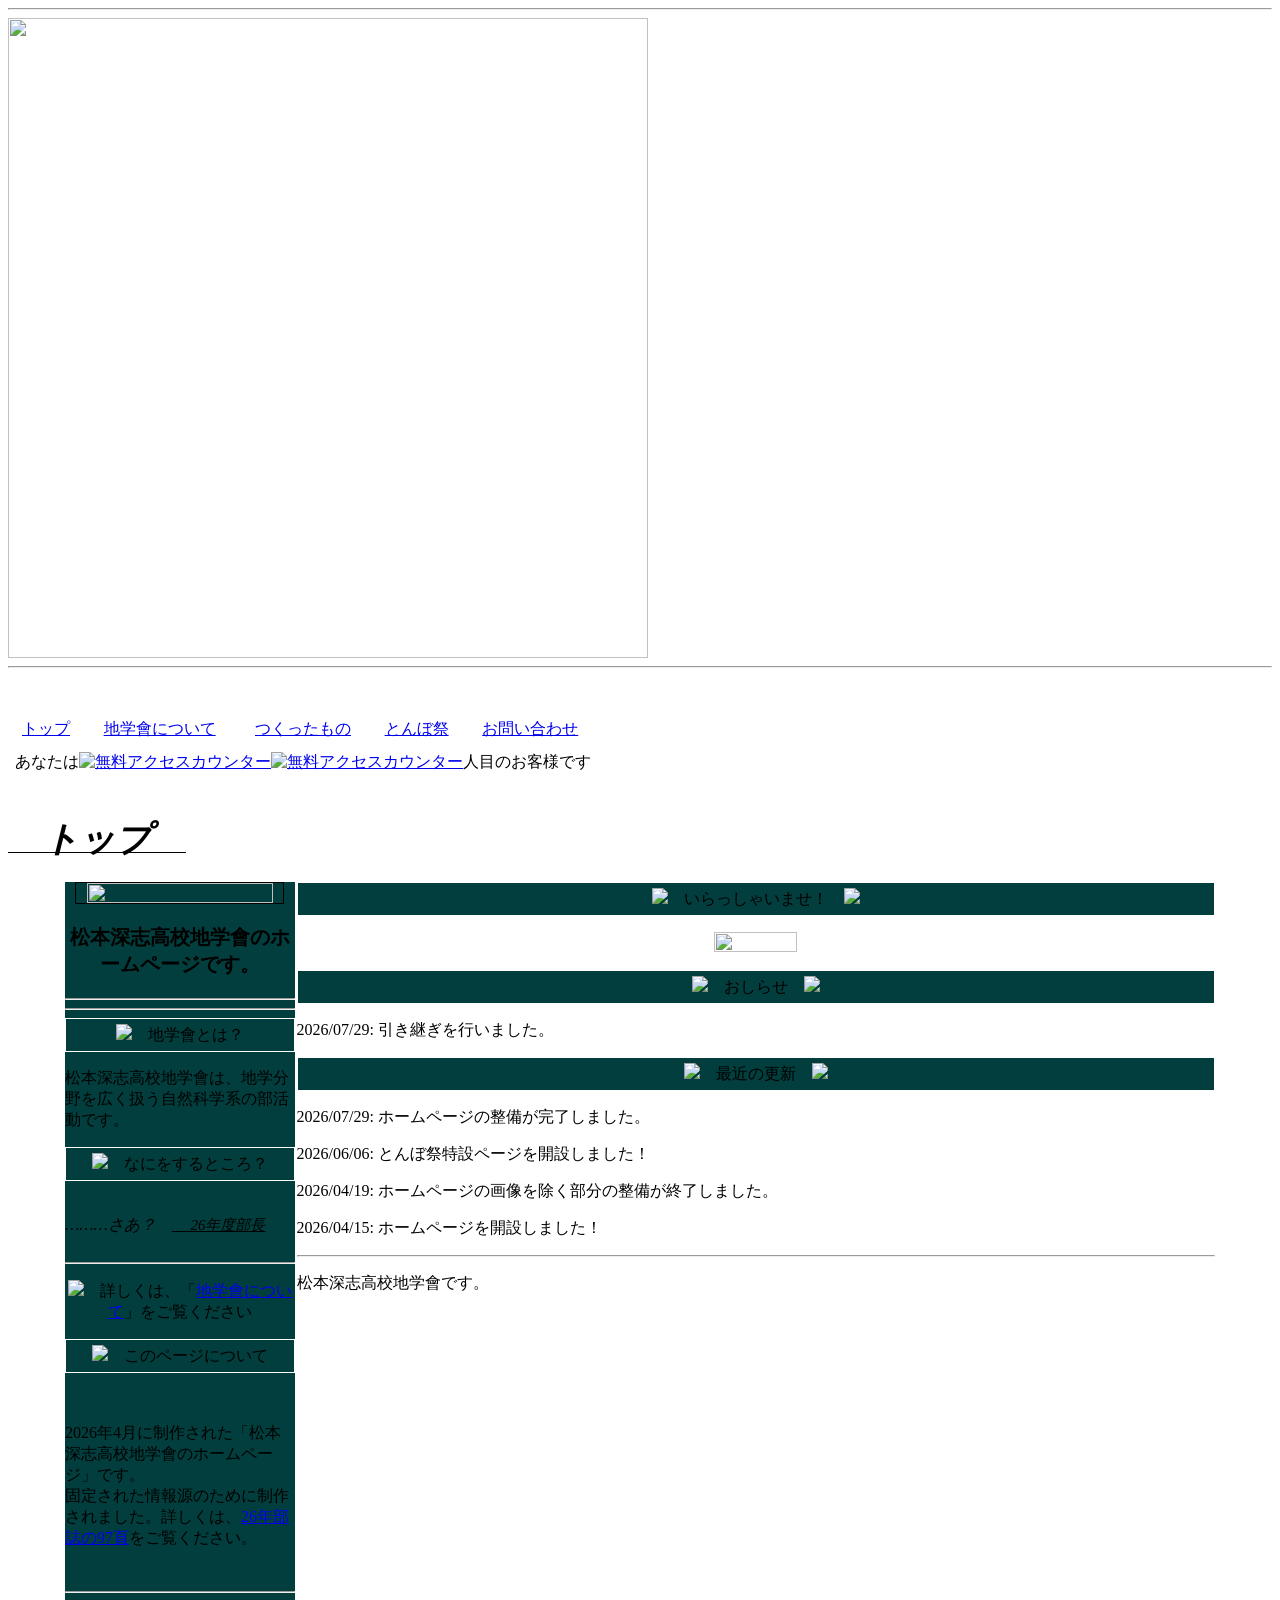
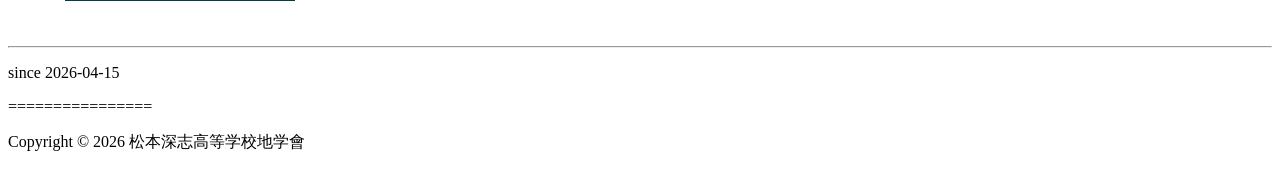
==== index.htm @ d639c9b3 "mark as inherited, add about "about this page"" ====
<!DOCTYPE htm>
<html lang="ja">
<head>
    <link rel="shortcut icon" href="favicon.png">
    <meta charset="UTF-8">
    <title>松本深志高校地学會のホームページ</title>
    <link rel="stylesheet" href="style.css" type="text/css">
</head>
<!-- Google tag (gtag.js) -->
<script async src="https://www.googletagmanager.com/gtag/js?id=G-NJ1BKL1EBQ"></script>
<script>
  window.dataLayer = window.dataLayer || [];
  function gtag(){dataLayer.push(arguments);}
  gtag('js', new Date());

  gtag('config', 'G-NJ1BKL1EBQ');
</script>
<body>
    <hr>
    <a href="./index.htm"><img src="./img/title.png" style="width:50vw;box-shadow"></a><br>


    <hr>
    <br><br>

    <table id="border_table">
        <tr>
            <td style="padding:5px;text-align:center;"><a href="./index.htm">トップ</a></td>
            <td style="padding:5px;text-align:center;"><a href="./about.htm">地学會について</a></td>
            <td style="padding:5px;text-align:center;"><a href="./result.htm">つくったもの</a></td>
            <td style="padding:5px;text-align:center;"><a href="./fes.htm">とんぼ祭</a></td>
            <td style="padding:5px;text-align:center;"><a href="./contact.htm">お問い合わせ</a></td>
        </tr>
        <tr>
            <td style="padding:5px;" colspan="6"><nobr style="display:inline;"><i><table id="noborder_table" cellspacing="0" cellpadding="0"><tbody><tr><td>あなたは<td><a href="https://ctr.stylemap.co.jp/"><img src="https://www.f-counter.net/ani1/67/1776341783/" alt="無料アクセスカウンター" border="0" style="margin:0px; padding:0px; border:0px; vertical-align:bottom"></a></td><td><a href="https://ctr.stylemap.co.jp/"><img src="https://www.f-counter.net/ani2/67/1776341783/" alt="無料アクセスカウンター" border="0" style="margin:0px; padding:0px; border:0px; vertical-align:bottom"></a></td><td>人目のお客様です</td></tr></tbody></table></nobr></i></td>


        </tr>
    </table>
    </div>

    <br><br>
    <u><i style="font-weight:900; font-size:35px">　トップ　</i></u><br><br>

    <div style="width:90vw; display:flex;align-items: flex-start;margin:auto;">
        <div style="border:1px solid #fff; width:20%; text-align: center; background-color:#013e3d;">
            <img src="./img/multi_cof.gif" style="width:90%" border="1px">
            <p style="font-weight:700;font-size:20px">松本深志高校地学會のホームページです。</p>
            <hr>
            <hr>
            <p style="background-color:#013e3d; border:1px solid #fff; padding:5px; margin-top:0px;" class="yellow"><img src="./img/star.png">　地学會とは？　</p>
            <div style="text-align:left;">
                <p>松本深志高校地学會は、地学分野を広く扱う自然科学系の部活動です。</p>
            </div>
            <p style="background-color:#013e3d; border:1px solid #fff; padding:5px; margin-top:0px;" class="yellow"><img src="./img/star.png">　なにをするところ？　</p>
            <div style="text-align:left;">
                <br>
                <i>………さあ？　<u  style="font-size:15px;">　 26年度部長</u></i>
                <br>
                <br>
            </div>
            <hr>
            <p class="yellow"><img src="./img/star.png">　詳しくは、「<a href="./about.htm">地学會について</a>」をご覧ください　</p>

            <p style="background-color:#013e3d; border:1px solid #fff; padding:5px; margin-top:0px;" class="yellow"><img src="./img/star.png">　このページについて　</p>
            <div style="text-align:left;">
                <br>
                <p>2026年4月に制作された「松本深志高校地学會のホームページ」です。<br>
                固定された情報源のために制作されました。詳しくは、<a href="./doc/m45_2026_2.pdf#page=98" target="_blank" rel="noopener">26年部誌の97頁</a>をご覧ください。</p>
                <br>
            </div>
            <hr>
            
        </div>


        <div style="border:1px solid #fff; width:80%; text-align: center;">
            <p style="background-color:#013e3d; border:1px solid #fff; padding:5px; margin-top:0px;" class="yellow">
            <img src="./img/star.gif">　いらっしゃいませ！　<img src="./img/star.gif"></p>

            <img src="./img/dome.png" style="width:30%"><br><br>


            <p style="background-color:#013e3d; border:1px solid #fff; padding:5px; margin-top:0px;" class="yellow">
            <img src="./img/star.gif">　おしらせ　<img src="./img/star.gif"></p>
            <div style="text-align:left;">
                <p class="yellow">2026/07/29: 引き継ぎを行いました。</p>
                <!-- p class="yellow" でかく -->
            </div>


            <p style="background-color:#013e3d; border:1px solid #fff; padding:5px;" class="yellow"><img src="./img/star.gif">　最近の更新　<img src="./img/star.gif"></p>
            <div style="text-align:left;">
                <p class="yellow">2026/07/29: ホームページの整備が完了しました。</p>
                <p class="yellow">2026/06/06: とんぼ祭特設ページを開設しました！</p>
                <p class="yellow">2026/04/19: ホームページの画像を除く部分の整備が終了しました。</p>
                <p class="yellow">2026/04/15: ホームページを開設しました！</p>
            <hr>

            <p> 松本深志高校地学會です。</p>
            </div>
        </div>
    </div>
    <br><br>

    <hr>
        <p>since 2026-04-15</p>

        <p>================</p>
        <p>Copyright © 2026 松本深志高等学校地学會</p>

    <script>
        console.log(" ");
        console.log(" ");
        console.log(" ");
        console.log(" ");
        console.log("[=======　こんにちは！入部してほしいなぁ　=======]");
        console.log(" ");
        console.log(" ");
        console.log(" ");
        console.log(" ");
    </script>

</body>
</html>
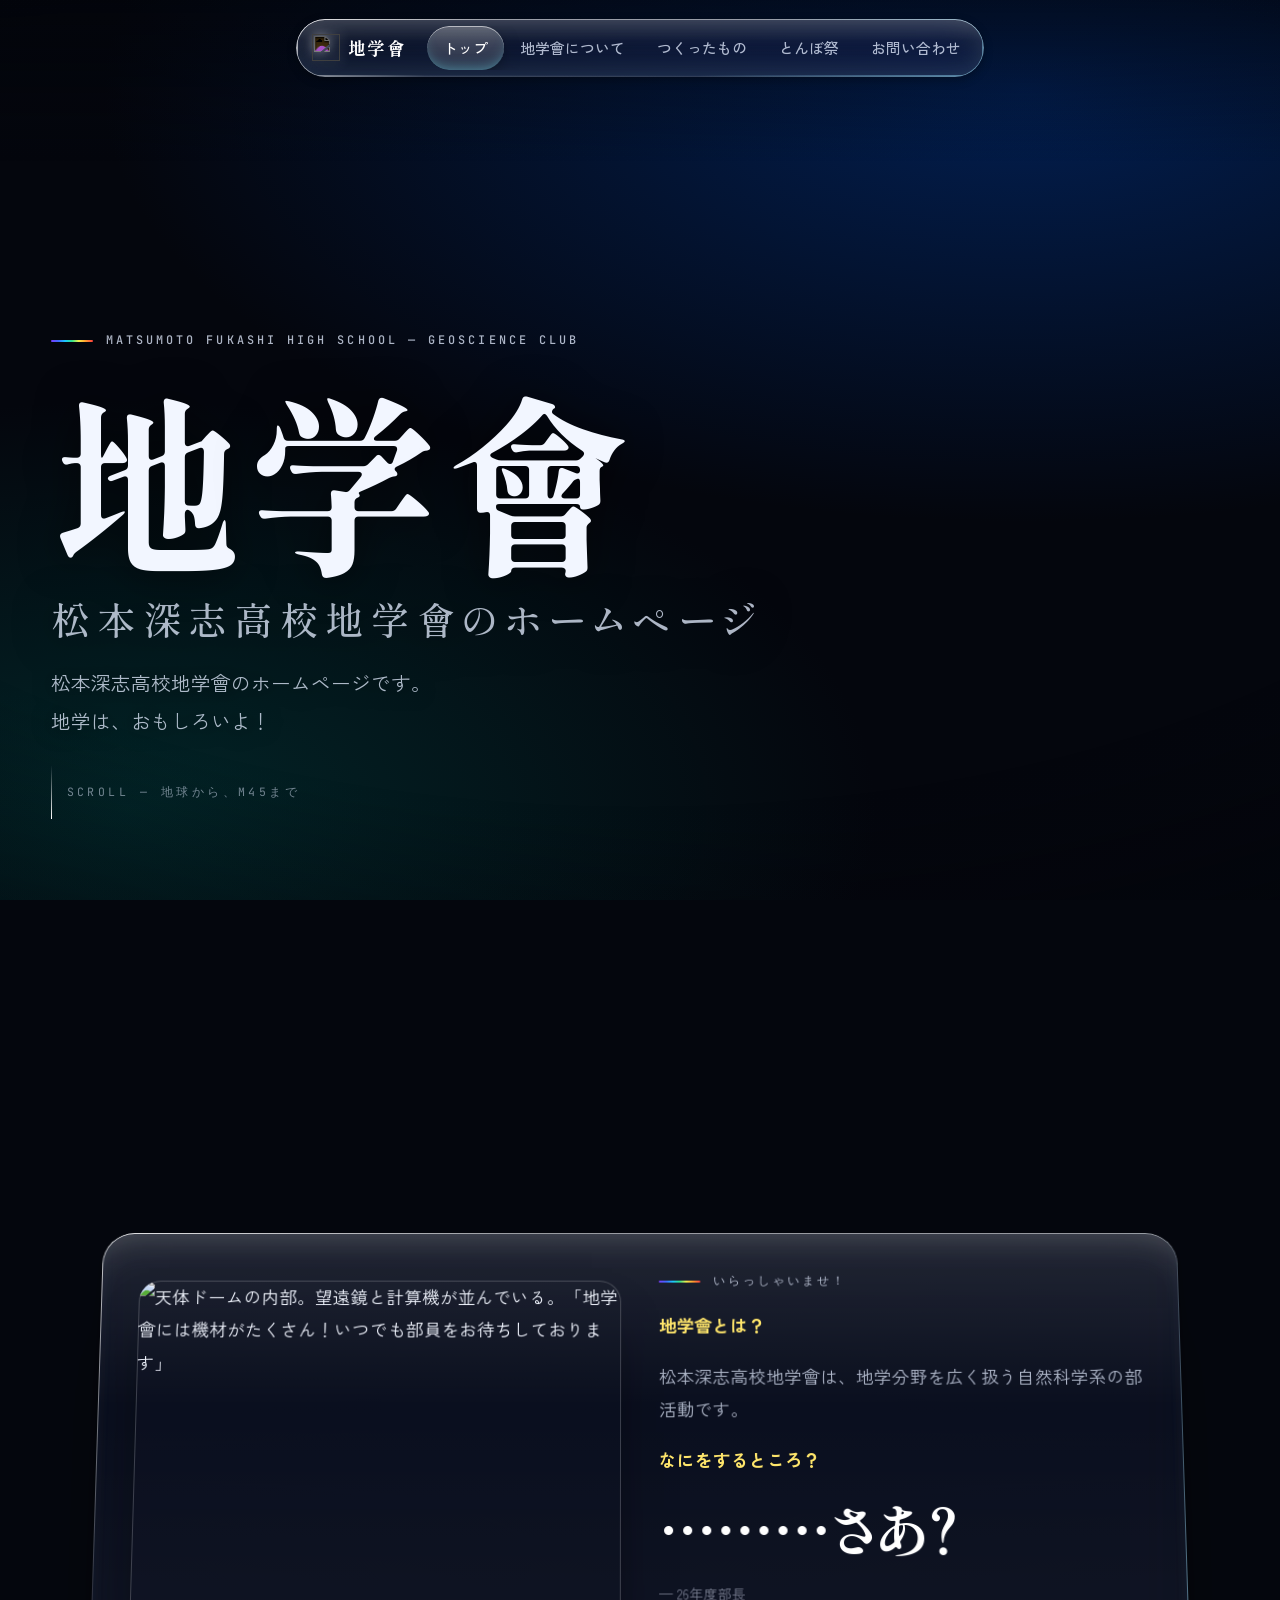
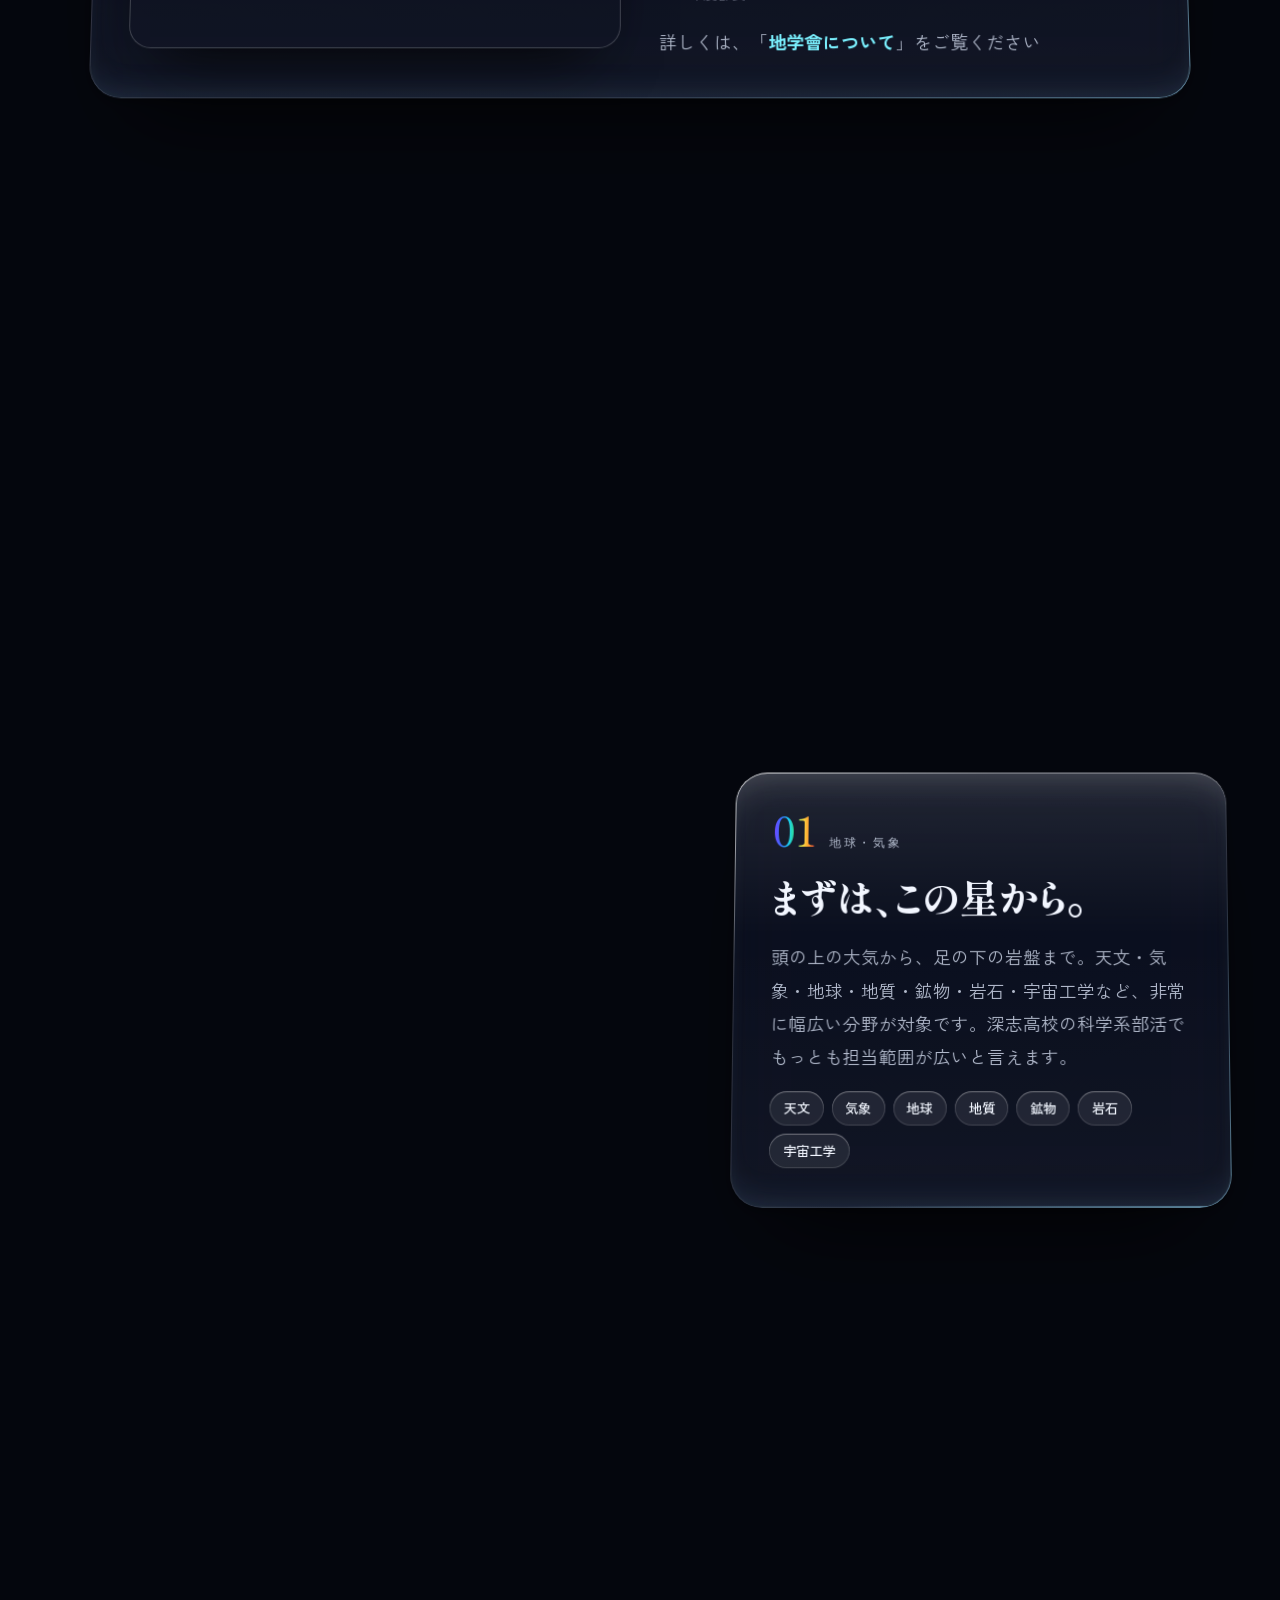
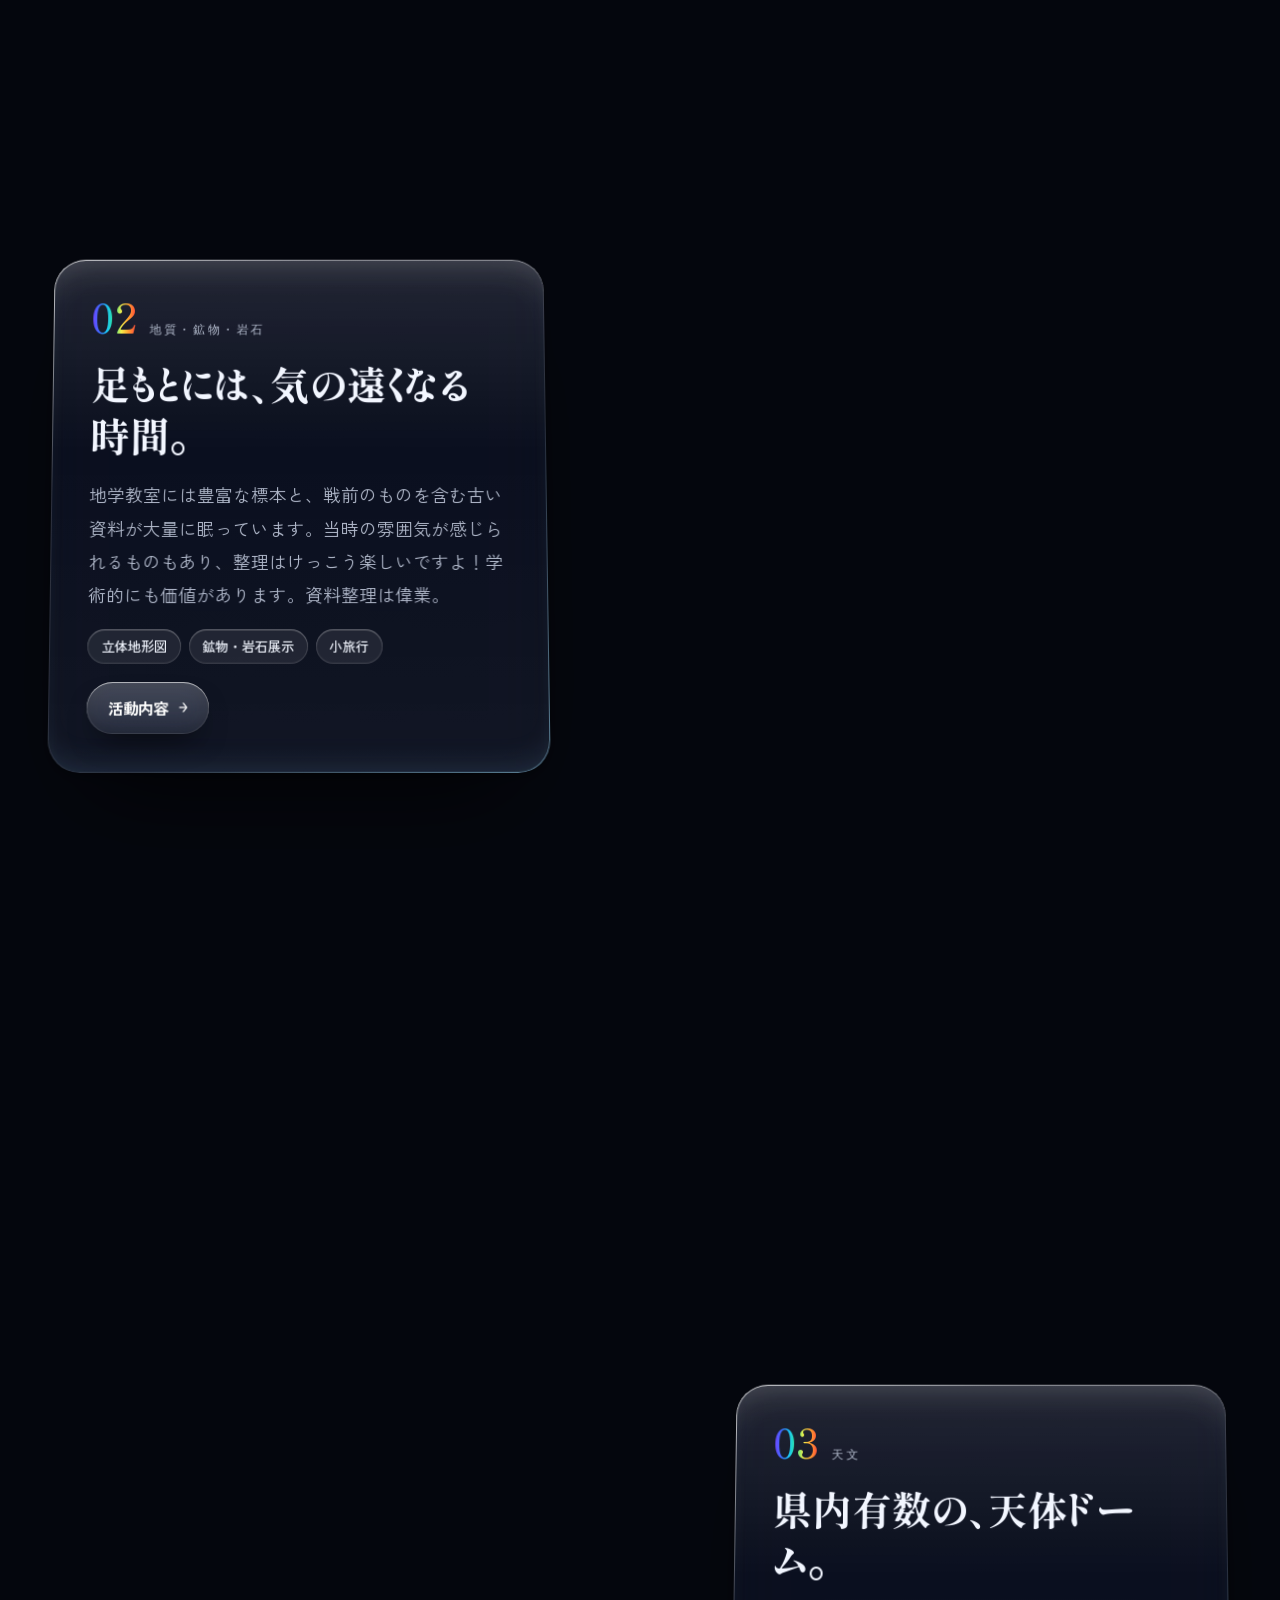
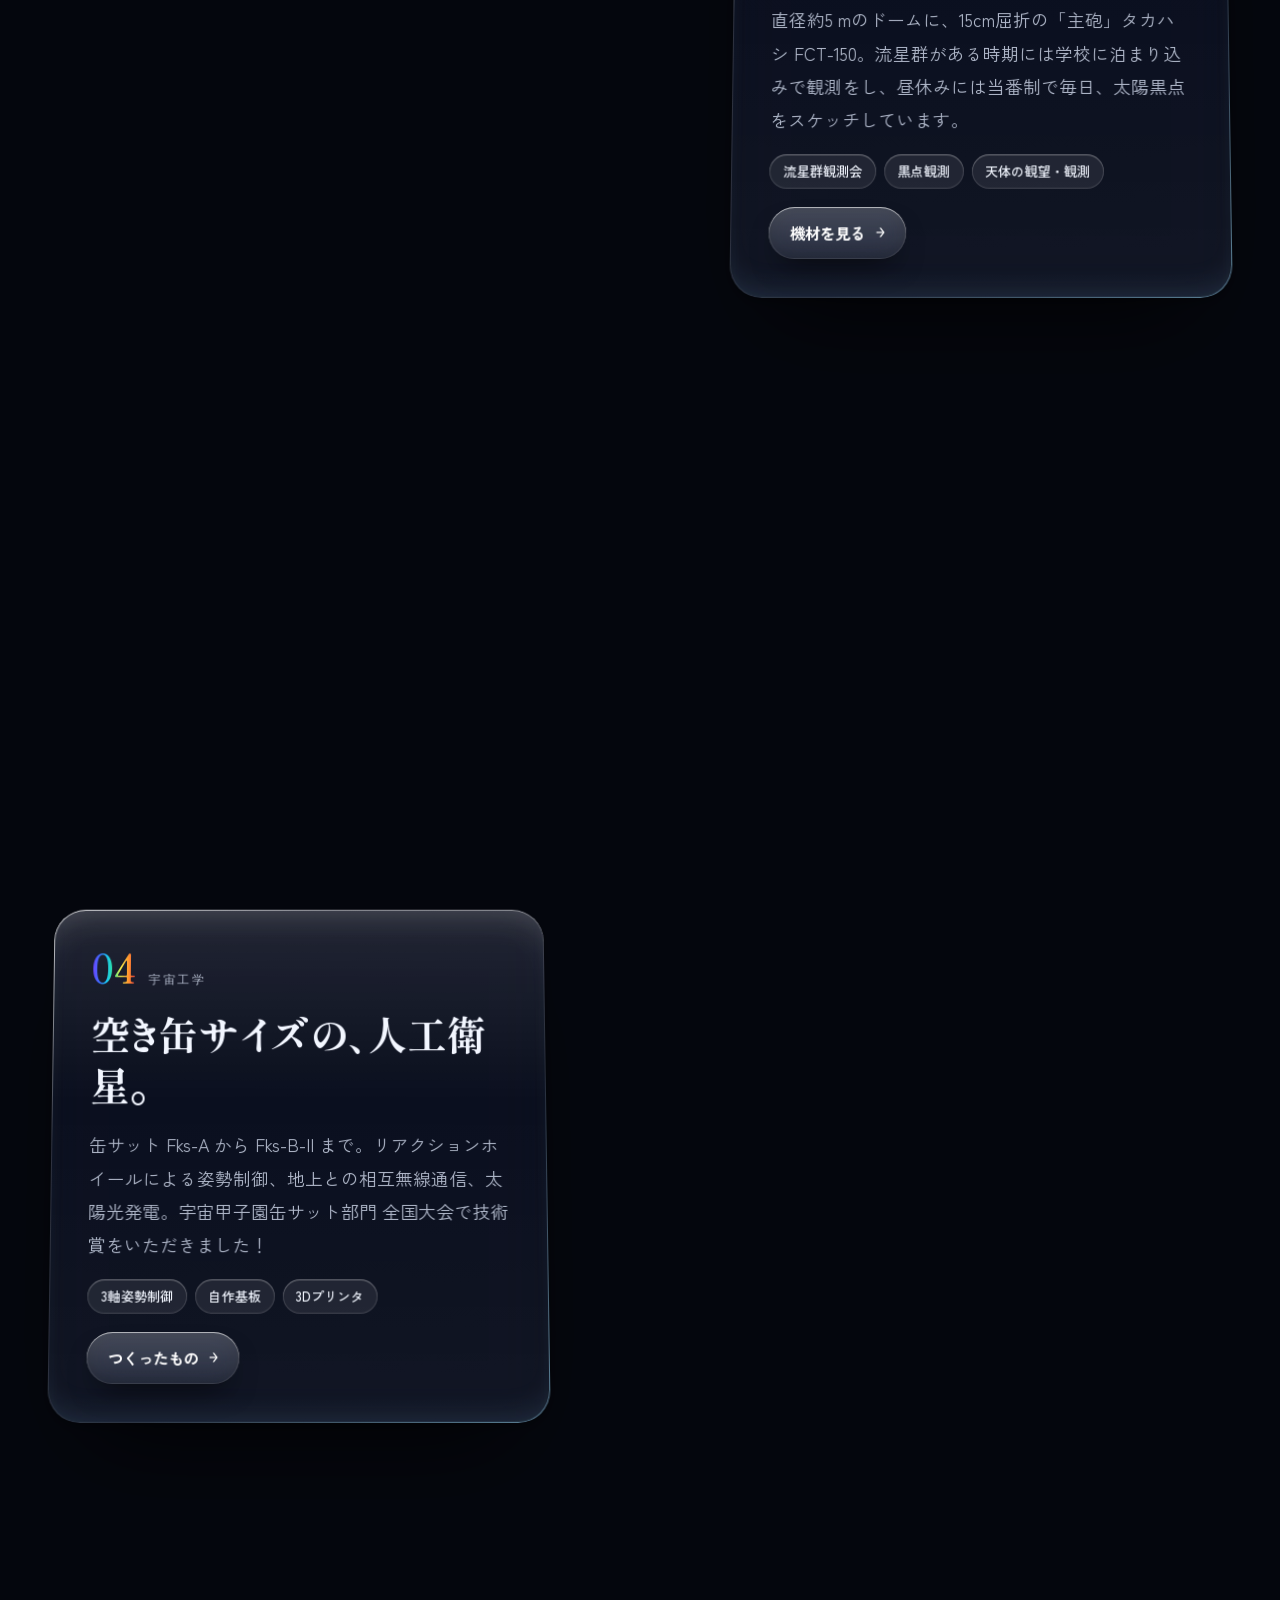
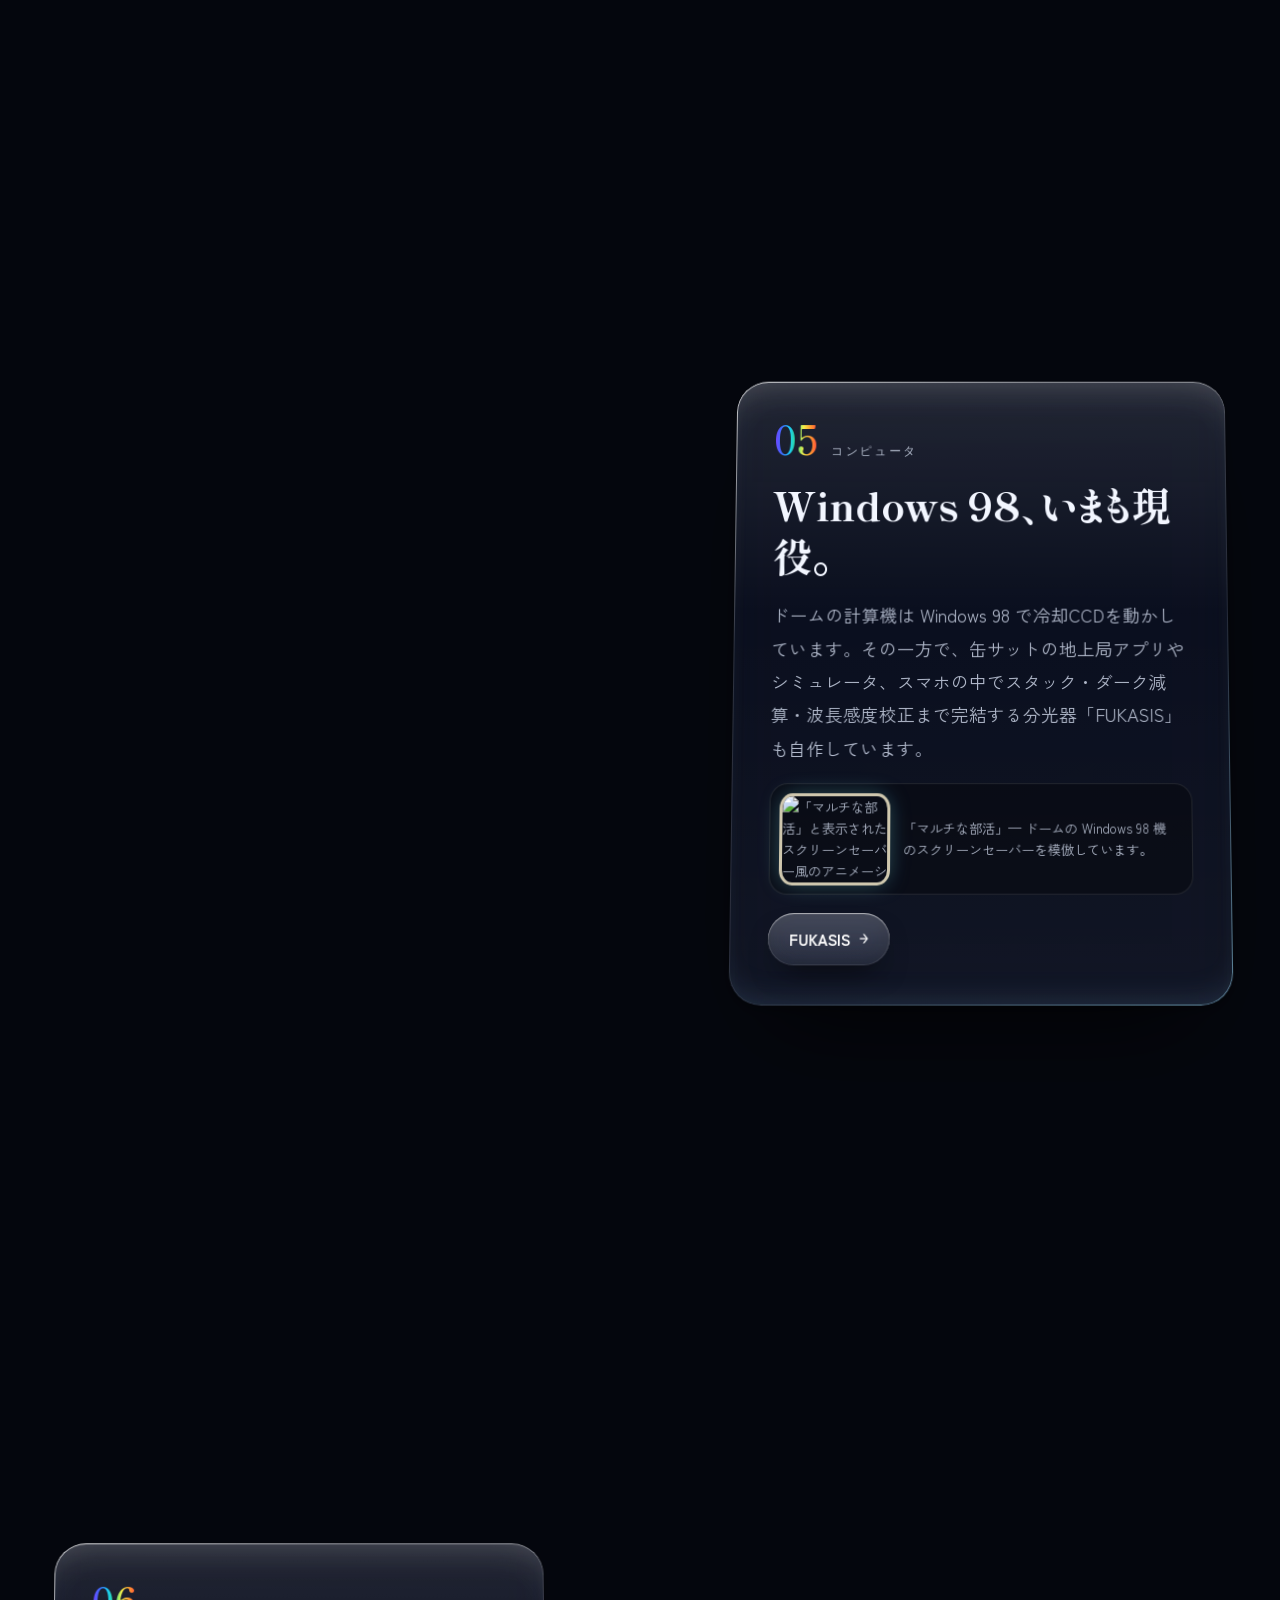
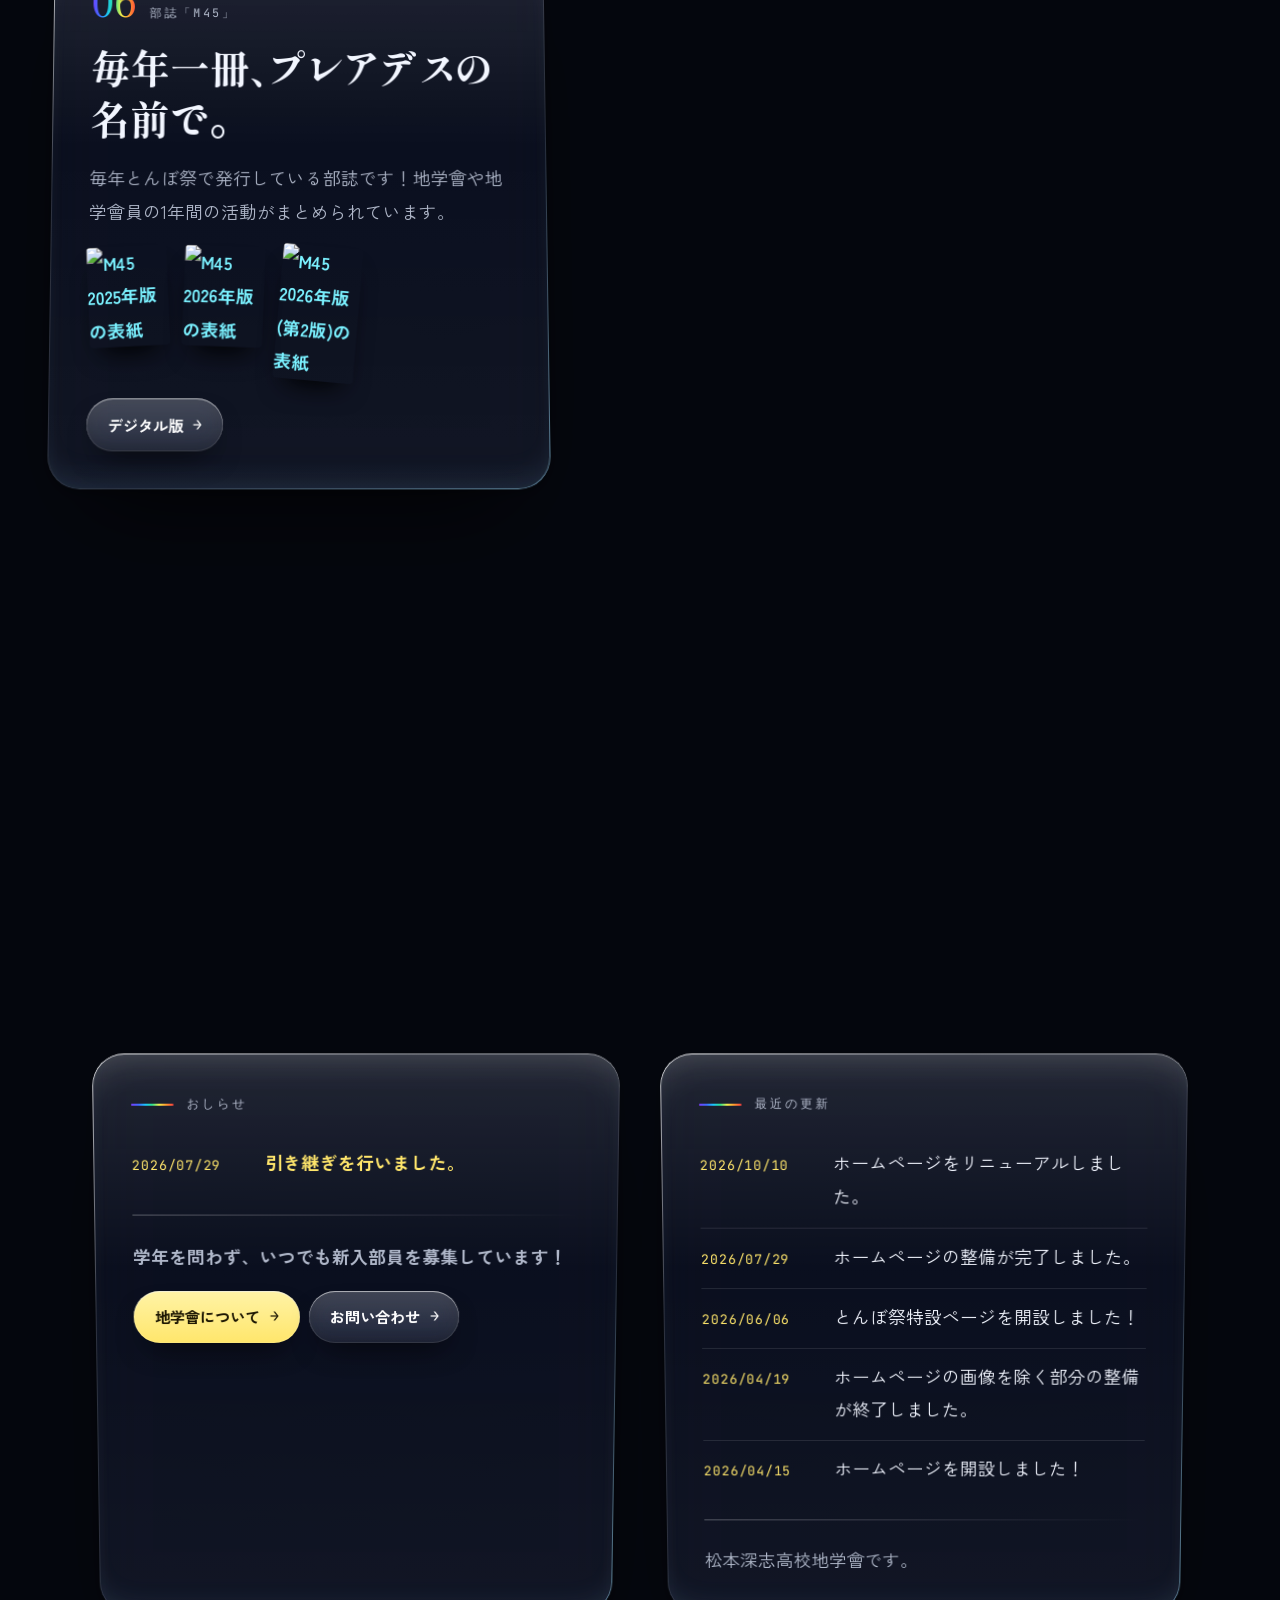
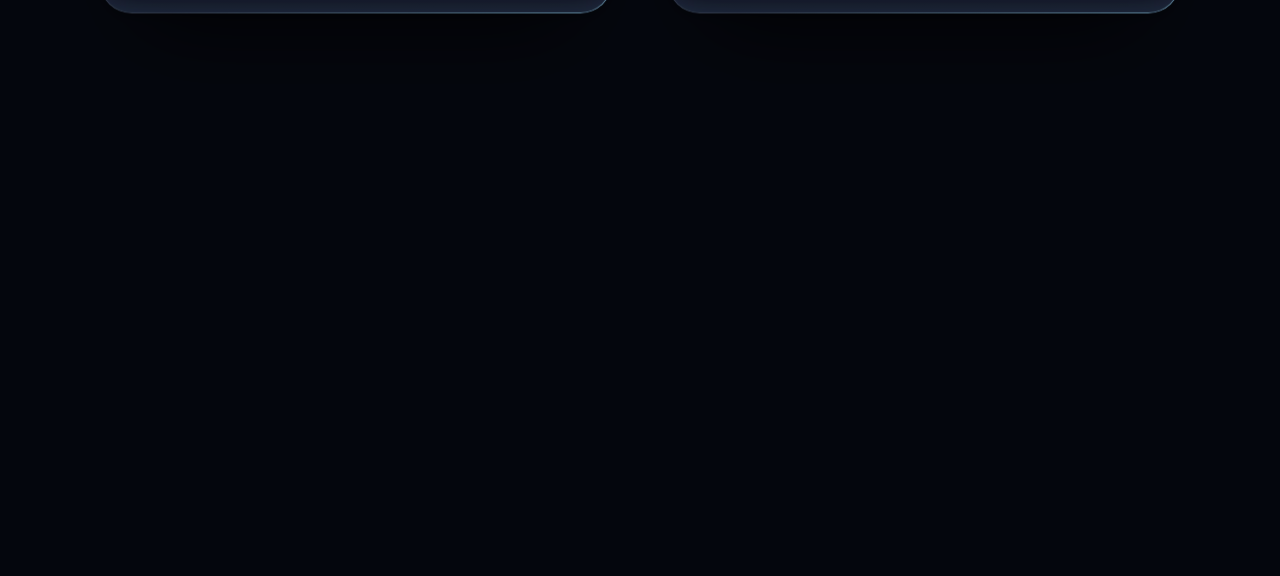
==== commit e71979d3: "サイトを3D・リキッドグラス調にリニューアル - 背景を Three.js の3D宇宙に変更（地球、地層と鉱物の浮島＋天体ドーム、   缶サット、Windows 98機、プリズム、十二面体投影機、M4" ====
--- a/index.htm
+++ b/index.htm
@@ -1,113 +1,206 @@
-<!DOCTYPE htm>
+<!DOCTYPE html>
 <html lang="ja">
 <head>
+    <meta charset="UTF-8">
+    <meta name="viewport" content="width=device-width, initial-scale=1">
+    <title>松本深志高校地学會のホームページ</title>
+    <meta name="description" content="松本深志高校地学會は、天文・気象・地球・地質・鉱物・岩石・宇宙工学まで、地学分野を広く扱う自然科学系の部活動です。">
+    <meta name="theme-color" content="#04060d">
     <link rel="shortcut icon" href="favicon.png">
-    <meta charset="UTF-8">
-    <title>松本深志高校地学會のホームページ</title>
+    <link rel="preconnect" href="https://fonts.googleapis.com">
+    <link rel="preconnect" href="https://fonts.gstatic.com" crossorigin>
+    <link href="https://fonts.googleapis.com/css2?family=JetBrains+Mono:wght@400;500&family=Shippori+Mincho+B1:wght@500;700;800&family=Zen+Kaku+Gothic+New:wght@400;500;700;900&display=swap" rel="stylesheet">
     <link rel="stylesheet" href="style.css" type="text/css">
+    <script>document.documentElement.classList.add('js');</script>
+    <!-- Google tag (gtag.js) -->
+    <script async src="https://www.googletagmanager.com/gtag/js?id=G-NJ1BKL1EBQ"></script>
+    <script>
+      window.dataLayer = window.dataLayer || [];
+      function gtag(){dataLayer.push(arguments);}
+      gtag('js', new Date());
+
+      gtag('config', 'G-NJ1BKL1EBQ');
+    </script>
+    <script type="importmap">
+    { "imports": {
+        "three": "https://cdn.jsdelivr.net/npm/three@0.170.0/build/three.module.js",
+        "three/addons/": "https://cdn.jsdelivr.net/npm/three@0.170.0/examples/jsm/"
+    } }
+    </script>
+    <script type="module" src="./js/sky.js"></script>
+    <script defer src="./js/site.js"></script>
 </head>
-<!-- Google tag (gtag.js) -->
-<script async src="https://www.googletagmanager.com/gtag/js?id=G-NJ1BKL1EBQ"></script>
-<script>
-  window.dataLayer = window.dataLayer || [];
-  function gtag(){dataLayer.push(arguments);}
-  gtag('js', new Date());
-
-  gtag('config', 'G-NJ1BKL1EBQ');
-</script>
 <body>
-    <hr>
-    <a href="./index.htm"><img src="./img/title.png" style="width:50vw;box-shadow"></a><br>
-
-
-    <hr>
-    <br><br>
-
-    <table id="border_table">
-        <tr>
-            <td style="padding:5px;text-align:center;"><a href="./index.htm">トップ</a></td>
-            <td style="padding:5px;text-align:center;"><a href="./about.htm">地学會について</a></td>
-            <td style="padding:5px;text-align:center;"><a href="./result.htm">つくったもの</a></td>
-            <td style="padding:5px;text-align:center;"><a href="./fes.htm">とんぼ祭</a></td>
-            <td style="padding:5px;text-align:center;"><a href="./contact.htm">お問い合わせ</a></td>
-        </tr>
-        <tr>
-            <td style="padding:5px;" colspan="6"><nobr style="display:inline;"><i><table id="noborder_table" cellspacing="0" cellpadding="0"><tbody><tr><td>あなたは<td><a href="https://ctr.stylemap.co.jp/"><img src="https://www.f-counter.net/ani1/67/1776341783/" alt="無料アクセスカウンター" border="0" style="margin:0px; padding:0px; border:0px; vertical-align:bottom"></a></td><td><a href="https://ctr.stylemap.co.jp/"><img src="https://www.f-counter.net/ani2/67/1776341783/" alt="無料アクセスカウンター" border="0" style="margin:0px; padding:0px; border:0px; vertical-align:bottom"></a></td><td>人目のお客様です</td></tr></tbody></table></nobr></i></td>
-
-
-        </tr>
-    </table>
-    </div>
-
-    <br><br>
-    <u><i style="font-weight:900; font-size:35px">　トップ　</i></u><br><br>
-
-    <div style="width:90vw; display:flex;align-items: flex-start;margin:auto;">
-        <div style="border:1px solid #fff; width:20%; text-align: center; background-color:#013e3d;">
-            <img src="./img/multi_cof.gif" style="width:90%" border="1px">
-            <p style="font-weight:700;font-size:20px">松本深志高校地学會のホームページです。</p>
-            <hr>
-            <hr>
-            <p style="background-color:#013e3d; border:1px solid #fff; padding:5px; margin-top:0px;" class="yellow"><img src="./img/star.png">　地学會とは？　</p>
-            <div style="text-align:left;">
+    <canvas id="sky" aria-hidden="true"></canvas>
+    <div class="veil" aria-hidden="true"></div>
+    <div class="progress" aria-hidden="true"><i></i></div>
+
+    <header class="nav glass">
+        <a class="nav__brand" href="./index.htm"><img src="./favicon.png" alt=""><span>地学會</span></a>
+        <nav class="nav__links" aria-label="メインメニュー">
+            <a href="./index.htm" aria-current="page">トップ</a>
+            <a href="./about.htm">地学會について</a>
+            <a href="./result.htm">つくったもの</a>
+            <a href="./fes.htm">とんぼ祭</a>
+            <a href="./contact.htm">お問い合わせ</a>
+        </nav>
+    </header>
+
+    <main>
+        <section class="hero" data-shot="earth-hero">
+            <p class="eyebrow">Matsumoto Fukashi High School — Geoscience Club</p>
+            <h1 class="display"><span data-split>地学會</span><small>松本深志高校地学會のホームページ</small></h1>
+            <p class="hero__copy lead">松本深志高校地学會のホームページです。<br>地学は、おもしろいよ！</p>
+            <p class="hero__scroll">SCROLL — 地球から、M45まで</p>
+        </section>
+
+        <!-- いらっしゃいませ -->
+        <section class="stage stage--center" data-shot="earth-rise">
+            <article class="glass card intro" data-tilt data-reveal>
+                <figure class="photo"><img src="./img/dome.png" alt="天体ドームの内部。望遠鏡と計算機が並んでいる。「地学會には機材がたくさん！いつでも部員をお待ちしております」" width="980" height="744"></figure>
+                <div class="card" style="padding:0">
+                    <p class="eyebrow">いらっしゃいませ！</p>
+                    <h3>地学會とは？</h3>
+                    <p>松本深志高校地学會は、地学分野を広く扱う自然科学系の部活動です。</p>
+                    <h3>なにをするところ？</h3>
+                    <blockquote class="quote">………さあ？</blockquote>
+                    <cite>26年度部長</cite>
+                    <p>詳しくは、「<a href="./about.htm">地学會について</a>」をご覧ください</p>
+                </div>
+            </article>
+        </section>
+
+        <!-- 01 -->
+        <section class="stage stage--right" data-shot="earth-limb">
+            <article class="glass card" data-tilt data-reveal="right">
+                <p class="card__no"><b>01</b>地球・気象</p>
+                <h2>まずは、この星から。</h2>
+                <p>頭の上の大気から、足の下の岩盤まで。天文・気象・地球・地質・鉱物・岩石・宇宙工学など、非常に幅広い分野が対象です。深志高校の科学系部活でもっとも担当範囲が広いと言えます。</p>
+                <ul class="chips">
+                    <li>天文</li><li>気象</li><li>地球</li><li>地質</li><li>鉱物</li><li>岩石</li><li>宇宙工学</li>
+                </ul>
+            </article>
+        </section>
+
+        <!-- 02 -->
+        <section class="stage" data-shot="strata">
+            <article class="glass card" data-tilt data-reveal="left">
+                <p class="card__no"><b>02</b>地質・鉱物・岩石</p>
+                <h2>足もとには、気の遠くなる時間。</h2>
+                <p>地学教室には豊富な標本と、戦前のものを含む古い資料が大量に眠っています。当時の雰囲気が感じられるものもあり、整理はけっこう楽しいですよ！学術的にも価値があります。資料整理は偉業。</p>
+                <ul class="chips">
+                    <li>立体地形図</li><li>鉱物・岩石展示</li><li>小旅行</li>
+                </ul>
+                <div class="btns"><a class="btn" href="./about.htm#activity">活動内容</a></div>
+            </article>
+        </section>
+
+        <!-- 03 -->
+        <section class="stage stage--right" data-shot="dome">
+            <article class="glass card" data-tilt data-reveal="right">
+                <p class="card__no"><b>03</b>天文</p>
+                <h2>県内有数の、天体ドーム。</h2>
+                <p>直径約5 mのドームに、15cm屈折の「主砲」タカハシ FCT-150。流星群がある時期には学校に泊まり込みで観測をし、昼休みには当番制で毎日、太陽黒点をスケッチしています。</p>
+                <ul class="chips">
+                    <li>流星群観測会</li><li>黒点観測</li><li>天体の観望・観測</li>
+                </ul>
+                <div class="btns"><a class="btn" href="./about.htm#equipment">機材を見る</a></div>
+            </article>
+        </section>
+
+        <!-- 04 -->
+        <section class="stage" data-shot="cansat">
+            <article class="glass card" data-tilt data-reveal="left">
+                <p class="card__no"><b>04</b>宇宙工学</p>
+                <h2>空き缶サイズの、人工衛星。</h2>
+                <p>缶サット Fks-A から Fks-B-II まで。リアクションホイールによる姿勢制御、地上との相互無線通信、太陽光発電。宇宙甲子園缶サット部門 全国大会で技術賞をいただきました！</p>
+                <ul class="chips">
+                    <li>3軸姿勢制御</li><li>自作基板</li><li>3Dプリンタ</li>
+                </ul>
+                <div class="btns"><a class="btn" href="./result.htm#fks-a">つくったもの</a></div>
+            </article>
+        </section>
+
+        <!-- 05 -->
+        <section class="stage stage--right" data-shot="crt">
+            <article class="glass card" data-tilt data-reveal="right">
+                <p class="card__no"><b>05</b>コンピュータ</p>
+                <h2>Windows 98、いまも現役。</h2>
+                <p>ドームの計算機は Windows 98 で冷却CCDを動かしています。その一方で、缶サットの地上局アプリやシミュレータ、スマホの中でスタック・ダーク減算・波長感度校正まで完結する分光器「FUKASIS」も自作しています。</p>
+                <div class="crt">
+                    <img src="./img/multi_cof.gif" alt="「マルチな部活」と表示されたスクリーンセーバー風のアニメーション" width="352" height="288" loading="lazy">
+                    <span>「マルチな部活」— ドームの Windows 98 機のスクリーンセーバーを模倣しています。</span>
+                </div>
+                <div class="btns"><a class="btn" href="./result.htm#fukasis">FUKASIS</a></div>
+            </article>
+        </section>
+
+        <!-- 06 -->
+        <section class="stage" data-shot="m45">
+            <article class="glass card" data-tilt data-reveal="left">
+                <p class="card__no"><b>06</b>部誌「M45」</p>
+                <h2>毎年一冊、プレアデスの名前で。</h2>
+                <p>毎年とんぼ祭で発行している部誌です！地学會や地学會員の1年間の活動がまとめられています。</p>
+                <div class="covers">
+                    <a href="./doc/m45_2025.pdf" target="_blank" rel="noopener"><img src="./img/m45_2025.png" alt="M45 2025年版の表紙" loading="lazy"></a>
+                    <a href="./doc/m45_2026.pdf" target="_blank" rel="noopener"><img src="./img/m45_2026.png" alt="M45 2026年版の表紙" loading="lazy"></a>
+                    <a href="./doc/m45_2026_2.pdf" target="_blank" rel="noopener"><img src="./img/m45_2026_2.png" alt="M45 2026年版(第2版)の表紙" loading="lazy"></a>
+                </div>
+                <div class="btns"><a class="btn" href="./result.htm#m45">デジタル版</a></div>
+            </article>
+        </section>
+
+        <!-- おしらせ -->
+        <section class="stage stage--center" data-shot="far">
+            <div class="split">
+                <article class="glass card" data-tilt data-reveal style="--i:0">
+                    <p class="eyebrow">おしらせ</p>
+                    <ul class="log">
+                        <li><time datetime="2026-07-29">2026/07/29</time><span class="hl">引き継ぎを行いました。</span></li>
+                        <!-- <li><time>日付</time><span class="hl">本文</span></li> でかく -->
+                    </ul>
+                    <hr class="rule">
+                    <p class="hl">学年を問わず、いつでも新入部員を募集しています！</p>
+                    <div class="btns">
+                        <a class="btn btn--star" href="./about.htm">地学會について</a>
+                        <a class="btn" href="./contact.htm">お問い合わせ</a>
+                    </div>
+                </article>
+                <article class="glass card" data-tilt data-reveal style="--i:1">
+                    <p class="eyebrow">最近の更新</p>
+                    <ul class="log">
+                        <li><time datetime="2026-10-10">2026/10/10</time><span>ホームページをリニューアルしました。</span></li>
+                        <li><time datetime="2026-07-29">2026/07/29</time><span>ホームページの整備が完了しました。</span></li>
+                        <li><time datetime="2026-06-06">2026/06/06</time><span>とんぼ祭特設ページを開設しました！</span></li>
+                        <li><time datetime="2026-04-19">2026/04/19</time><span>ホームページの画像を除く部分の整備が終了しました。</span></li>
+                        <li><time datetime="2026-04-15">2026/04/15</time><span>ホームページを開設しました！</span></li>
+                    </ul>
+                    <hr class="rule">
+                    <p>松本深志高校地学會です。</p>
+                </article>
+            </div>
+        </section>
+    </main>
+
+    <footer class="footer">
+        <div class="footer__inner glass" data-reveal>
+            <div>
+                <h2>地学會とは？</h2>
                 <p>松本深志高校地学會は、地学分野を広く扱う自然科学系の部活動です。</p>
-            </div>
-            <p style="background-color:#013e3d; border:1px solid #fff; padding:5px; margin-top:0px;" class="yellow"><img src="./img/star.png">　なにをするところ？　</p>
-            <div style="text-align:left;">
-                <br>
-                <i>………さあ？　<u  style="font-size:15px;">　 26年度部長</u></i>
-                <br>
-                <br>
-            </div>
-            <hr>
-            <p class="yellow"><img src="./img/star.png">　詳しくは、「<a href="./about.htm">地学會について</a>」をご覧ください　</p>
-
-            <p style="background-color:#013e3d; border:1px solid #fff; padding:5px; margin-top:0px;" class="yellow"><img src="./img/star.png">　このページについて　</p>
-            <div style="text-align:left;">
-                <br>
+                <p>詳しくは、「<a href="./about.htm">地学會について</a>」をご覧ください</p>
+            </div>
+            <div>
+                <h2>このページについて</h2>
                 <p>2026年4月に制作された「松本深志高校地学會のホームページ」です。<br>
                 固定された情報源のために制作されました。詳しくは、<a href="./doc/m45_2026_2.pdf#page=98" target="_blank" rel="noopener">26年部誌の97頁</a>をご覧ください。</p>
-                <br>
-            </div>
-            <hr>
-            
+            </div>
+            <div>
+                <h2>VISITOR</h2>
+                <p class="counter">あなたは<a href="https://ctr.stylemap.co.jp/"><img src="https://www.f-counter.net/ani1/67/1776341783/" alt="無料アクセスカウンター"></a><a href="https://ctr.stylemap.co.jp/"><img src="https://www.f-counter.net/ani2/67/1776341783/" alt="無料アクセスカウンター"></a>人目のお客様です</p>
+                <p class="footer__meta"><span>since 2026-04-15</span><span>Copyright © 2026 松本深志高等学校地学會</span></p>
+            </div>
         </div>
-
-
-        <div style="border:1px solid #fff; width:80%; text-align: center;">
-            <p style="background-color:#013e3d; border:1px solid #fff; padding:5px; margin-top:0px;" class="yellow">
-            <img src="./img/star.gif">　いらっしゃいませ！　<img src="./img/star.gif"></p>
-
-            <img src="./img/dome.png" style="width:30%"><br><br>
-
-
-            <p style="background-color:#013e3d; border:1px solid #fff; padding:5px; margin-top:0px;" class="yellow">
-            <img src="./img/star.gif">　おしらせ　<img src="./img/star.gif"></p>
-            <div style="text-align:left;">
-                <p class="yellow">2026/07/29: 引き継ぎを行いました。</p>
-                <!-- p class="yellow" でかく -->
-            </div>
-
-
-            <p style="background-color:#013e3d; border:1px solid #fff; padding:5px;" class="yellow"><img src="./img/star.gif">　最近の更新　<img src="./img/star.gif"></p>
-            <div style="text-align:left;">
-                <p class="yellow">2026/07/29: ホームページの整備が完了しました。</p>
-                <p class="yellow">2026/06/06: とんぼ祭特設ページを開設しました！</p>
-                <p class="yellow">2026/04/19: ホームページの画像を除く部分の整備が終了しました。</p>
-                <p class="yellow">2026/04/15: ホームページを開設しました！</p>
-            <hr>
-
-            <p> 松本深志高校地学會です。</p>
-            </div>
-        </div>
-    </div>
-    <br><br>
-
-    <hr>
-        <p>since 2026-04-15</p>
-
-        <p>================</p>
-        <p>Copyright © 2026 松本深志高等学校地学會</p>
+    </footer>
 
     <script>
         console.log(" ");
--- a/style.css
+++ b/style.css
@@ -0,0 +1,520 @@
+@charset "utf-8";
+
+/* ============================================================
+   松本深志高校 地学會
+   宇宙空間に浮かぶガラスの窓、というつくりです。
+   背景の3Dは js/sky.js、動きは js/site.js が担当します。
+   ============================================================ */
+
+:root{
+    --bg: #04060d;
+    --ink: #f2f6ff;
+    --ink-2: rgb(228 236 255 / .76);
+    --ink-3: rgb(228 236 255 / .5);
+    --star: #ffe66b;
+    --cyan: #7af1ff;
+    --teal: #19b3a6;
+    --tint: 9 16 36;
+
+    --font-display: "Shippori Mincho B1", "Hiragino Mincho ProN", "Yu Mincho", serif;
+    --font-body: "Zen Kaku Gothic New", "Hiragino Kaku Gothic ProN", "Yu Gothic", Meiryo, sans-serif;
+    --font-mono: "JetBrains Mono", ui-monospace, "SF Mono", Menlo, monospace;
+
+    /* 太陽スペクトル。分光器「FUKASIS」にちなんだアクセントです */
+    --spectrum: linear-gradient(90deg, #7a3cff, #3d6bff 18%, #19c8ff 34%, #2fe38a 50%, #f4ef4a 66%, #ff9d2e 82%, #ff3d3d);
+
+    --r: 32px;
+    --pad: clamp(1.1rem, 4vw, 4.5rem);
+    --ease: cubic-bezier(.2, .8, .2, 1);
+}
+
+*, *::before, *::after{ box-sizing: border-box; }
+
+html{
+    background: var(--bg);
+    color-scheme: dark;
+    scroll-behavior: smooth;
+    scroll-padding-top: 6.5rem;
+    -webkit-text-size-adjust: 100%;
+}
+
+body{
+    margin: 0;
+    min-height: 100vh;
+    color: var(--ink);
+    font-family: var(--font-body);
+    font-size: clamp(1rem, .95rem + .2vw, 1.1rem);
+    line-height: 1.9;
+    font-feature-settings: "palt";
+    -webkit-font-smoothing: antialiased;
+    overflow-x: hidden;
+    /* WebGLが使えないときの夜空 */
+    background:
+        radial-gradient(120% 80% at 80% 10%, rgb(2 33 87 / .9), transparent 60%),
+        radial-gradient(90% 70% at 10% 90%, rgb(1 62 61 / .55), transparent 65%),
+        var(--bg);
+    background-attachment: fixed;
+}
+
+img{ max-width: 100%; height: auto; display: block; }
+h1, h2, h3, h4, p, ul, ol, dl, dd, figure, blockquote{ margin: 0; padding: 0; }
+ul, ol{ list-style: none; }
+
+a{
+    color: var(--cyan);
+    text-decoration: none;
+    font-weight: 700;
+    text-underline-offset: .25em;
+    transition: color .25s, text-shadow .25s;
+}
+a:hover{ color: #fff; text-shadow: 0 0 18px rgb(122 241 255 / .8); }
+:focus-visible{ outline: 2px solid var(--star); outline-offset: 4px; border-radius: 8px; }
+
+strong{ font-weight: 700; color: #fff; }
+::selection{ background: var(--star); color: #111; }
+
+.sr-only{
+    position: absolute; width: 1px; height: 1px; overflow: hidden;
+    clip-path: inset(50%); white-space: nowrap;
+}
+
+/* ---------- 背景 ---------- */
+
+#sky{
+    position: fixed; inset: 0;
+    width: 100%; height: 100%;
+    z-index: 0;
+    opacity: 0;
+    transition: opacity 1.6s ease;
+}
+#sky.is-ready{ opacity: 1; }
+
+.veil{
+    position: fixed; inset: 0; z-index: 1; pointer-events: none;
+    background:
+        radial-gradient(130% 90% at 50% 40%, transparent 55%, rgb(2 4 10 / .7)),
+        linear-gradient(180deg, rgb(2 4 10 / .55), transparent 18%);
+}
+
+.progress{
+    position: fixed; inset: 0 0 auto 0; height: 3px; z-index: 60; pointer-events: none;
+}
+.progress i{
+    display: block; height: 100%;
+    background:
+        /* フラウンホーファー線 */
+        linear-gradient(90deg, transparent 0 16.5%, #000 16.5% 16.9%, transparent 16.9% 38.2%, #000 38.2% 38.5%, transparent 38.5% 52%, #000 52% 52.5%, transparent 52.5% 71.6%, #000 71.6% 72.1%, transparent 72.1% 88%, #000 88% 88.3%, transparent 88.3%),
+        var(--spectrum);
+    transform-origin: 0 50%;
+    transform: scaleX(var(--scroll, 0));
+    box-shadow: 0 0 18px rgb(122 241 255 / .5);
+}
+
+/* ---------- リキッドグラス ---------- */
+
+.glass{
+    position: relative;
+    isolation: isolate;
+    border-radius: var(--r);
+    background:
+        linear-gradient(180deg, rgb(255 255 255 / .11), rgb(255 255 255 / .015) 38%, rgb(255 255 255 / .045)),
+        rgb(var(--tint) / .46);
+    -webkit-backdrop-filter: blur(26px) saturate(175%) brightness(1.06);
+    backdrop-filter: blur(26px) saturate(175%) brightness(1.06);
+    box-shadow:
+        inset 0 1px 0 0 rgb(255 255 255 / .42),
+        inset 0 0 0 1px rgb(255 255 255 / .08),
+        inset 0 26px 44px -32px rgb(255 255 255 / .3),
+        inset 0 -22px 36px -26px rgb(140 200 255 / .22),
+        0 50px 90px -40px rgb(0 0 0 / .85),
+        0 3px 10px rgb(0 0 0 / .3);
+}
+/* ポインタを追う光沢 */
+.glass::before{
+    content: ""; position: absolute; inset: 0; z-index: -1;
+    border-radius: inherit; pointer-events: none;
+    background: radial-gradient(34rem circle at var(--mx, 50%) var(--my, 0%), rgb(255 255 255 / .17), transparent 55%);
+    opacity: var(--sheen, 0);
+    transition: opacity .5s;
+}
+/* ふちの屈折っぽいハイライト */
+.glass::after{
+    content: ""; position: absolute; inset: 0;
+    border-radius: inherit; padding: 1.2px; pointer-events: none;
+    background: linear-gradient(140deg, rgb(255 255 255 / .75), rgb(255 255 255 / .06) 26%, rgb(255 255 255 / .02) 62%, rgb(150 225 255 / .5));
+    -webkit-mask: linear-gradient(#000 0 0) content-box, linear-gradient(#000 0 0);
+    -webkit-mask-composite: xor;
+    mask: linear-gradient(#000 0 0) content-box, linear-gradient(#000 0 0);
+    mask-composite: exclude;
+}
+
+[data-tilt]{
+    transform:
+        perspective(1500px)
+        rotateX(calc(var(--sy, 0) * var(--amp, 1) * -5deg + var(--rx, 0deg)))
+        rotateY(var(--ry, 0deg));
+    transition: transform .6s var(--ease);
+    will-change: transform;
+}
+
+/* 出現アニメーション（transformとは別プロパティで動かす） */
+.js [data-reveal]{
+    opacity: 0;
+    translate: 0 3.5rem;
+    scale: .94;
+    transition: opacity 1s var(--ease), translate 1.2s var(--ease), scale 1.2s var(--ease);
+    transition-delay: calc(var(--i, 0) * 90ms);
+}
+.js [data-reveal="left"]{ translate: -4rem 0; }
+.js [data-reveal="right"]{ translate: 4rem 0; }
+.js [data-reveal].is-in{ opacity: 1; translate: 0 0; scale: 1; }
+
+/* ---------- ナビ ---------- */
+
+.nav{
+    position: fixed; z-index: 50;
+    top: clamp(.6rem, 1.6vw, 1.2rem); left: 0; right: 0;
+    margin-inline: auto;
+    width: fit-content;
+    max-width: calc(100vw - 1.2rem);
+    display: flex; align-items: center; gap: .4rem;
+    padding: .4rem;
+    --r: 999px;
+    --tint: 14 22 46;
+    transition: scale .5s var(--ease), background .4s;
+}
+.is-scrolled .nav{ scale: .96; }
+.nav__brand{
+    display: flex; align-items: center; gap: .55rem;
+    padding: .35rem .95rem .35rem .6rem;
+    font-family: var(--font-display); font-weight: 800; font-size: 1.1rem;
+    color: #fff; white-space: nowrap; letter-spacing: .06em;
+}
+.nav__brand img{ width: 1.7rem; height: 1.7rem; filter: invert(1) drop-shadow(0 0 6px rgb(255 255 255 / .5)); }
+.nav__links{
+    position: relative;
+    display: flex; align-items: center;
+    overflow-x: auto; scrollbar-width: none;
+    border-radius: 999px;
+}
+.nav__links::-webkit-scrollbar{ display: none; }
+.nav__links a{
+    position: relative; z-index: 1;
+    padding: .5rem 1rem;
+    border-radius: 999px;
+    font-size: .92rem; font-weight: 500; white-space: nowrap;
+    color: var(--ink-2);
+    transition: color .3s;
+}
+.nav__links a:hover, .nav__links a[aria-current="page"]{ color: #fff; text-shadow: none; }
+.nav__blob{
+    position: absolute; z-index: 0; top: 0; left: 0; height: 100%;
+    width: var(--bw, 0); translate: var(--bx, 0) 0;
+    border-radius: 999px;
+    background: linear-gradient(180deg, rgb(255 255 255 / .26), rgb(255 255 255 / .1));
+    box-shadow: inset 0 1px 0 rgb(255 255 255 / .55), inset 0 -8px 14px -8px rgb(122 241 255 / .5), 0 6px 20px -6px rgb(0 0 0 / .6);
+    opacity: var(--bo, 0);
+    transition: translate .55s var(--ease), width .55s var(--ease), opacity .3s;
+    pointer-events: none;
+}
+
+/* ---------- 共通パーツ ---------- */
+
+main, .footer{ position: relative; z-index: 2; }
+
+.eyebrow{
+    display: flex; align-items: center; gap: .8rem;
+    font-family: var(--font-mono); font-size: .74rem; font-weight: 500;
+    letter-spacing: .26em; text-transform: uppercase;
+    color: var(--ink-2);
+}
+.eyebrow::before{
+    content: ""; flex: none; width: 2.6rem; height: 2px; border-radius: 2px;
+    background: var(--spectrum);
+}
+
+.display{
+    font-family: var(--font-display); font-weight: 800;
+    line-height: 1.05; letter-spacing: .02em;
+    text-shadow: 0 2px 40px rgb(0 0 0 / .6);
+}
+.lead{ font-size: 1.12em; color: var(--ink); }
+.dim{ color: var(--ink-2); }
+.hl{ color: var(--star); font-weight: 700; }
+.mono{ font-family: var(--font-mono); letter-spacing: .04em; }
+
+.btn{
+    display: inline-flex; align-items: center; gap: .6rem;
+    padding: .7rem 1.3rem;
+    border-radius: 999px;
+    font-size: .95rem; font-weight: 700; color: #fff;
+    background: linear-gradient(180deg, rgb(255 255 255 / .22), rgb(255 255 255 / .07));
+    box-shadow: inset 0 1px 0 rgb(255 255 255 / .55), inset 0 0 0 1px rgb(255 255 255 / .1), 0 14px 30px -14px rgb(0 0 0 / .8);
+    -webkit-backdrop-filter: blur(14px) saturate(160%);
+    backdrop-filter: blur(14px) saturate(160%);
+    transition: translate .35s var(--ease), box-shadow .35s, background .35s;
+}
+.btn::after{ content: "→"; font-family: var(--font-mono); transition: translate .35s var(--ease); }
+.btn[target="_blank"]::after{ content: "↗"; }
+.btn:hover{
+    translate: 0 -3px; text-shadow: none;
+    background: linear-gradient(180deg, rgb(255 255 255 / .34), rgb(255 255 255 / .12));
+    box-shadow: inset 0 1px 0 rgb(255 255 255 / .7), inset 0 -10px 18px -10px rgb(122 241 255 / .6), 0 22px 40px -16px rgb(0 0 0 / .9);
+}
+.btn:hover::after{ translate: 4px 0; }
+.btn--star{ color: #1a1400; background: linear-gradient(180deg, #fff3a6, var(--star)); }
+.btn--star:hover{ color: #1a1400; background: linear-gradient(180deg, #fff9cf, #ffe98a); }
+.btn--sm{ padding: .35rem .85rem; font-size: .8rem; font-weight: 500; }
+.btn--sm::after{ content: none; }
+.btn--photo::after{ content: "＋"; font-size: .9em; }
+.btn--photo:hover::after{ translate: 0 0; rotate: 90deg; }
+.btns{ display: flex; flex-wrap: wrap; align-items: center; gap: .6rem; }
+
+.chips{ display: flex; flex-wrap: wrap; gap: .5rem; }
+.chips li{
+    padding: .28rem .85rem; border-radius: 999px;
+    font-size: .82rem; font-weight: 500; color: var(--ink);
+    background: rgb(255 255 255 / .08);
+    box-shadow: inset 0 0 0 1px rgb(255 255 255 / .14), inset 0 1px 0 rgb(255 255 255 / .25);
+}
+
+.bullets{ display: grid; gap: .55rem; }
+.bullets li{ position: relative; padding-left: 1.5rem; color: var(--ink-2); }
+.bullets li.hl{ color: var(--star); }
+.bullets li::before{
+    content: ""; position: absolute; left: .2rem; top: .78em;
+    width: .45rem; height: .45rem; rotate: 45deg;
+    background: var(--star); box-shadow: 0 0 10px var(--star);
+}
+
+/* ---------- ヒーロー ---------- */
+
+.hero{
+    min-height: 100vh; min-height: 100svh;
+    display: grid; align-content: end;
+    padding: 8rem var(--pad) clamp(3rem, 9vh, 6rem);
+    gap: 1.6rem;
+}
+.hero--sub{ min-height: 78vh; min-height: 78svh; }
+.hero h1{ font-size: clamp(3.6rem, 15vw, 12rem); }
+.hero--sub h1{ font-size: clamp(2.6rem, 8.5vw, 6.5rem); }
+.hero h1 small{
+    display: block; margin-top: .5em;
+    font-size: .2em; font-weight: 500; letter-spacing: .2em;
+    color: var(--ink-2);
+}
+.hero h1 .char{ display: inline-block; }
+.js .hero h1 .char{
+    opacity: 0; translate: 0 .5em; rotate: x 70deg; filter: blur(12px);
+    animation: char-in 1.3s var(--ease) forwards;
+    animation-delay: calc(.25s + var(--i) * 110ms);
+}
+@keyframes char-in{ to{ opacity: 1; translate: 0 0; rotate: x 0deg; filter: blur(0); } }
+.hero__copy{ max-width: 34rem; color: var(--ink-2); text-shadow: 0 1px 20px rgb(0 0 0 / .8); }
+.hero__scroll{
+    display: inline-flex; align-items: center; gap: .9rem;
+    font-family: var(--font-mono); font-size: .72rem; letter-spacing: .3em; color: var(--ink-3);
+}
+.hero__scroll::before{
+    content: ""; width: 1px; height: 3.4rem;
+    background: linear-gradient(180deg, transparent, #fff);
+    animation: drip 2.2s ease-in-out infinite;
+    transform-origin: top;
+}
+@keyframes drip{ 0%{ scale: 1 0; } 50%{ scale: 1 1; } 100%{ scale: 1 1; opacity: 0; } }
+
+/* ---------- トップ：分野ツアー ---------- */
+
+.stage{
+    min-height: 125vh;
+    display: grid; align-items: center;
+    padding: 12vh var(--pad);
+}
+.stage > *{ width: min(100%, 31rem); }
+.stage--right > *{ justify-self: end; }
+.stage--center > *{ justify-self: center; width: min(100%, 68rem); }
+
+.card{ padding: clamp(1.5rem, 3vw, 2.4rem); display: grid; gap: 1.1rem; align-content: start; }
+.card h2{ font-family: var(--font-display); font-weight: 800; font-size: clamp(1.7rem, 3.4vw, 2.5rem); line-height: 1.3; }
+.card h3{ font-size: 1.1rem; color: var(--star); }
+.card__no{
+    display: flex; align-items: baseline; gap: .8rem;
+    font-family: var(--font-mono); font-size: .74rem; letter-spacing: .22em; color: var(--ink-2);
+}
+.card__no b{
+    font-family: var(--font-display); font-size: 2.6rem; font-weight: 500; letter-spacing: 0; line-height: 1;
+    background: var(--spectrum); -webkit-background-clip: text; background-clip: text; color: transparent;
+}
+.card p{ color: var(--ink-2); }
+
+.intro{ display: grid; gap: clamp(1.5rem, 3vw, 2.5rem); grid-template-columns: repeat(auto-fit, minmax(min(100%, 19rem), 1fr)); align-items: center; }
+.photo{ border-radius: calc(var(--r) - 10px); overflow: hidden; box-shadow: 0 30px 60px -30px #000, inset 0 0 0 1px rgb(255 255 255 / .2); }
+.photo img{ width: 100%; }
+
+.quote{
+    font-family: var(--font-display); font-weight: 700;
+    font-size: clamp(2.2rem, 5vw, 3.6rem); line-height: 1.2; color: #fff;
+}
+.quote + cite{ font-style: normal; font-size: .85rem; color: var(--ink-3); }
+.quote + cite::before{ content: "— "; }
+
+.crt{
+    display: flex; gap: 1rem; align-items: center;
+    padding: .8rem; border-radius: 18px;
+    background: rgb(0 0 0 / .35); box-shadow: inset 0 0 0 1px rgb(255 255 255 / .1);
+    font-size: .82rem; color: var(--ink-2); line-height: 1.6;
+}
+.crt img{ width: 6.5rem; flex: none; border-radius: 10px / 12px; box-shadow: 0 0 0 3px #cfc7ae, 0 0 22px rgb(122 241 255 / .35); }
+
+.covers{ display: flex; gap: .9rem; }
+.covers img{ width: 5rem; border-radius: 4px; box-shadow: 0 16px 26px -12px #000; rotate: -3deg; transition: rotate .4s var(--ease), translate .4s var(--ease); }
+.covers a:nth-child(2) img{ rotate: 2deg; }
+.covers a:nth-child(3) img{ rotate: 5deg; }
+.covers a:hover img{ rotate: 0deg; translate: 0 -8px; }
+
+.log{ display: grid; gap: .2rem; }
+.log li{
+    display: grid; grid-template-columns: 7.2rem 1fr; gap: 1rem; align-items: baseline;
+    padding: .7rem 0; border-top: 1px solid rgb(255 255 255 / .1);
+}
+.log li:first-child{ border-top: 0; }
+.log time{ font-family: var(--font-mono); font-size: .82rem; color: var(--star); letter-spacing: .06em; }
+.split{ display: grid; gap: clamp(1.5rem, 4vw, 3rem); grid-template-columns: repeat(auto-fit, minmax(min(100%, 20rem), 1fr)); }
+
+/* ---------- 下層ページ ---------- */
+
+.column{
+    display: grid; gap: clamp(2rem, 9vh, 6rem);
+    width: min(100% - var(--pad) * 2, 47rem);
+    margin-inline: var(--pad) auto;
+    padding-bottom: 14vh;
+}
+.window{ padding: clamp(1.4rem, 3.4vw, 2.6rem); display: grid; gap: 1.2rem; scroll-margin-top: 6.5rem; }
+.window > h2{
+    display: flex; flex-wrap: wrap; align-items: baseline; gap: .4rem 1rem;
+    font-family: var(--font-display); font-weight: 800;
+    font-size: clamp(1.6rem, 3.2vw, 2.3rem); line-height: 1.35;
+}
+.window > h2 .mono{ font-size: .74rem; font-weight: 500; color: var(--ink-3); letter-spacing: .2em; }
+.window h3{ font-size: 1.08rem; font-weight: 700; color: var(--star); display: flex; flex-wrap: wrap; align-items: center; gap: .5rem .9rem; }
+.window p{ color: var(--ink-2); }
+.window p.hl{ color: var(--star); }
+.rule{ height: 1px; border: 0; margin: .4rem 0; background: linear-gradient(90deg, rgb(255 255 255 / .3), transparent); }
+
+.tiles{ display: grid; gap: .8rem; grid-template-columns: repeat(auto-fit, minmax(min(100%, 12rem), 1fr)); }
+.tile{
+    display: grid; gap: .3rem; padding: 1.1rem 1.2rem;
+    border-radius: 22px; color: var(--ink);
+    background: rgb(255 255 255 / .06);
+    box-shadow: inset 0 0 0 1px rgb(255 255 255 / .12), inset 0 1px 0 rgb(255 255 255 / .3);
+    transition: translate .4s var(--ease), background .4s, box-shadow .4s;
+}
+a.tile:hover{
+    translate: 0 -5px; color: #fff; text-shadow: none;
+    background: rgb(255 255 255 / .13);
+    box-shadow: inset 0 0 0 1px rgb(255 255 255 / .25), inset 0 1px 0 rgb(255 255 255 / .6), 0 24px 40px -22px #000;
+}
+.tile small{ font-family: var(--font-mono); font-size: .68rem; letter-spacing: .2em; color: var(--ink-3); font-weight: 500; }
+.tile b{ font-size: 1.05rem; }
+.tile span{ font-size: .88rem; font-weight: 400; color: var(--ink-2); line-height: 1.7; }
+
+.mascots{ display: grid; gap: 1.2rem; grid-template-columns: repeat(auto-fit, minmax(min(100%, 14rem), 1fr)); }
+.mascot{ display: grid; gap: .8rem; align-content: start; font-size: .88rem; font-weight: 700; text-align: center; color: var(--ink); }
+.mascot img{ width: 100%; aspect-ratio: 1; object-fit: contain; background: #fff; border-radius: 24px; box-shadow: 0 30px 50px -28px #000; }
+.mascot a{ font-size: inherit; }
+
+.spec{ display: grid; gap: .1rem; }
+.spec > div{ padding: .85rem 0; border-top: 1px solid rgb(255 255 255 / .1); display: grid; gap: .15rem; }
+.spec > div:first-child{ border-top: 0; }
+.spec dt{ font-weight: 700; color: #fff; }
+.spec dd{ color: var(--ink-2); font-size: .95em; }
+
+.mission{
+    display: grid; gap: .2rem; padding: 1rem 1.2rem; border-radius: 20px;
+    background: linear-gradient(120deg, rgb(255 230 107 / .16), rgb(255 230 107 / .04));
+    box-shadow: inset 0 0 0 1px rgb(255 230 107 / .35);
+}
+.mission small{ font-family: var(--font-mono); font-size: .68rem; letter-spacing: .22em; color: var(--star); }
+.mission b{ color: var(--star); }
+
+.banner{
+    padding: 1.1rem 1.5rem; text-align: center;
+    --r: 999px; font-weight: 700; color: var(--star);
+}
+
+/* 部誌：CSS 3D の本 */
+.books{ display: flex; flex-wrap: wrap; gap: 2.2rem 2.6rem; padding: 1.2rem .6rem .4rem; perspective: 1400px; }
+.book{ display: grid; gap: 1.1rem; justify-items: center; font-size: .9rem; color: var(--ink); }
+.book__3d{
+    position: relative; display: block; width: 8.6rem;
+    transform-style: preserve-3d;
+    transform: rotateY(-28deg) rotateX(4deg);
+    transition: transform .8s var(--ease);
+}
+.book__3d img{ position: relative; width: 100%; border-radius: 2px 5px 5px 2px; transform: translateZ(.55rem); box-shadow: inset 0 0 0 1px rgb(255 255 255 / .2); }
+.book__3d::before{ /* 小口 */
+    content: ""; position: absolute; top: 1.5%; bottom: 1.5%; right: 0; width: 1.1rem;
+    background: repeating-linear-gradient(90deg, #f4f1e6 0 1px, #cfcab8 1px 2px);
+    transform: translateX(50%) rotateY(90deg);
+}
+.book__3d::after{ /* 裏表紙と影 */
+    content: ""; position: absolute; inset: 0; border-radius: 2px 5px 5px 2px;
+    background: #1b2233; transform: translateZ(-.55rem);
+    box-shadow: -24px 28px 40px -8px rgb(0 0 0 / .75);
+}
+.book:hover .book__3d{ transform: rotateY(-8deg) rotateX(2deg) translateY(-.6rem) translateZ(1.5rem); }
+
+.poster{ border-radius: 20px; overflow: hidden; background: #fff; box-shadow: 0 30px 50px -30px #000; }
+.poster--key{ width: min(100%, 30rem); justify-self: center; }
+.ascii-sky{ font-family: var(--font-body); line-height: 1.7; color: #fff; text-shadow: 0 0 10px rgb(160 200 255 / .9); overflow-x: auto; white-space: nowrap; }
+.ascii-sky b{ color: var(--star); }
+
+.mail{ font-family: var(--font-mono); font-size: clamp(1rem, 3.6vw, 1.5rem); font-weight: 500; color: var(--star); word-break: break-all; }
+
+/* ---------- フッター ---------- */
+
+.footer{ padding: 0 var(--pad) 2.5rem; }
+.footer__inner{ padding: clamp(1.4rem, 3vw, 2.4rem); display: grid; gap: 1.6rem 3rem; grid-template-columns: repeat(auto-fit, minmax(min(100%, 17rem), 1fr)); font-size: .88rem; color: var(--ink-2); }
+.footer h2{ font-size: .74rem; font-family: var(--font-mono); font-weight: 500; letter-spacing: .22em; color: var(--ink-3); margin-bottom: .6rem; }
+.footer a{ font-size: inherit; }
+.counter{ display: inline-flex; align-items: center; gap: .5rem; font-style: italic; color: var(--ink); }
+.counter a{ display: inline-flex; }
+.counter img{ display: inline-block; vertical-align: bottom; }
+.footer__meta{ font-family: var(--font-mono); font-size: .74rem; letter-spacing: .08em; color: var(--ink-3); display: grid; gap: .3rem; margin-top: .9rem; }
+
+/* ---------- 画像ビューア ---------- */
+
+.lightbox{
+    border: 0; padding: 0; margin: auto;
+    max-width: min(92vw, 70rem); max-height: 90vh;
+    background: transparent; color: var(--ink);
+    overflow: visible;
+}
+.lightbox::backdrop{ background: rgb(2 4 10 / .6); -webkit-backdrop-filter: blur(18px) saturate(140%); backdrop-filter: blur(18px) saturate(140%); }
+.lightbox figure{ padding: .7rem; display: grid; gap: .5rem; --r: 28px; }
+.lightbox img{ max-height: 78vh; width: auto; margin: auto; border-radius: 20px; }
+.lightbox figcaption{ display: flex; justify-content: space-between; align-items: center; gap: 1rem; padding: 0 .7rem .2rem; font-size: .88rem; }
+.lightbox button{ font: inherit; color: #fff; cursor: pointer; border: 0; }
+.lightbox[open]{ animation: pop .5s var(--ease); }
+@keyframes pop{ from{ opacity: 0; scale: .92; translate: 0 2rem; } }
+
+/* ---------- 画面幅 ---------- */
+
+@media (max-width: 860px){
+    .nav__brand span{ display: none; }
+    .nav__brand{ padding: .35rem .5rem; }
+    .nav__links a{ padding: .5rem .75rem; font-size: .85rem; }
+    .stage{ min-height: 115vh; align-items: end; }
+    .stage > *, .stage--right > *{ justify-self: center; }
+    .column{ margin-inline: auto; }
+    .log li{ grid-template-columns: 1fr; gap: 0; }
+    .glass{ --r: 26px; }
+}
+
+@media (prefers-reduced-motion: reduce){
+    html{ scroll-behavior: auto; }
+    .js [data-reveal]{ opacity: 1; translate: none; scale: none; transition: none; }
+    .js .hero h1 .char{ animation: none; opacity: 1; translate: none; rotate: none; filter: none; }
+    [data-tilt]{ transform: none; }
+    .hero__scroll::before{ animation: none; }
+}
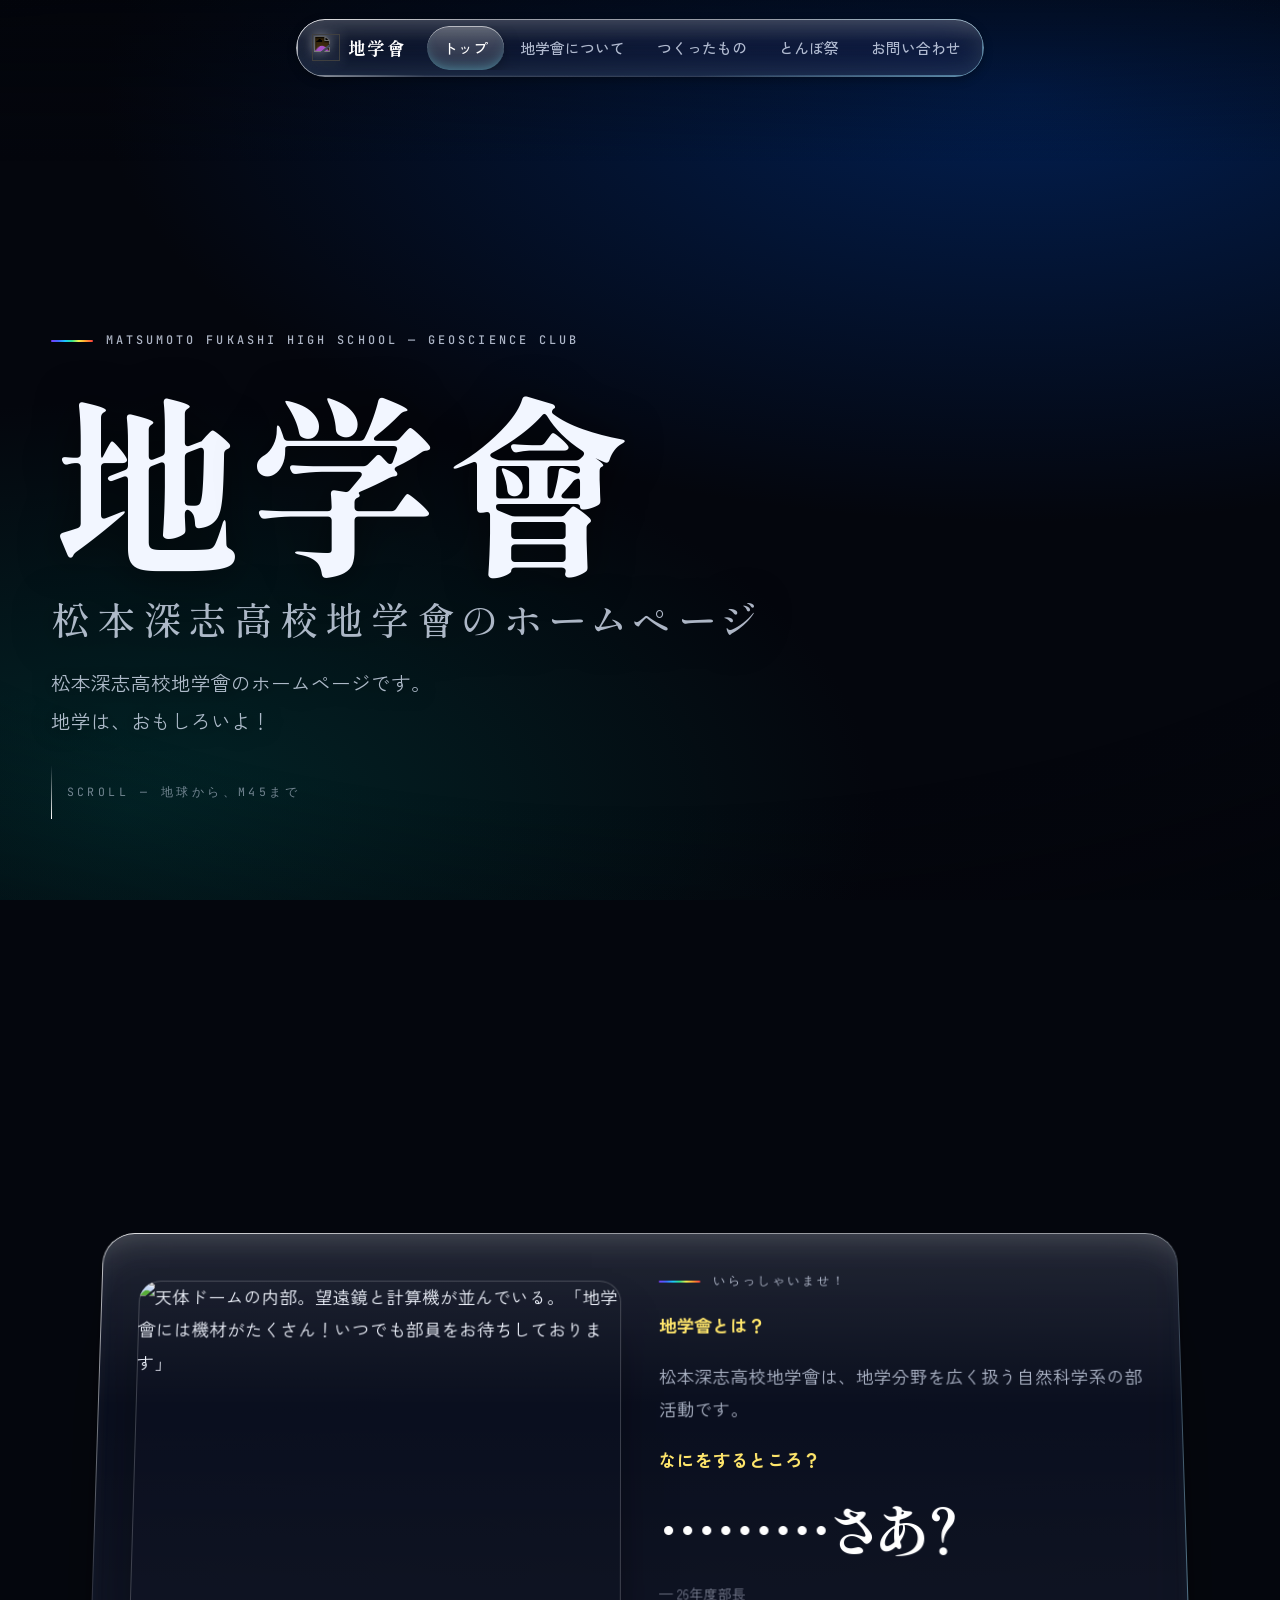
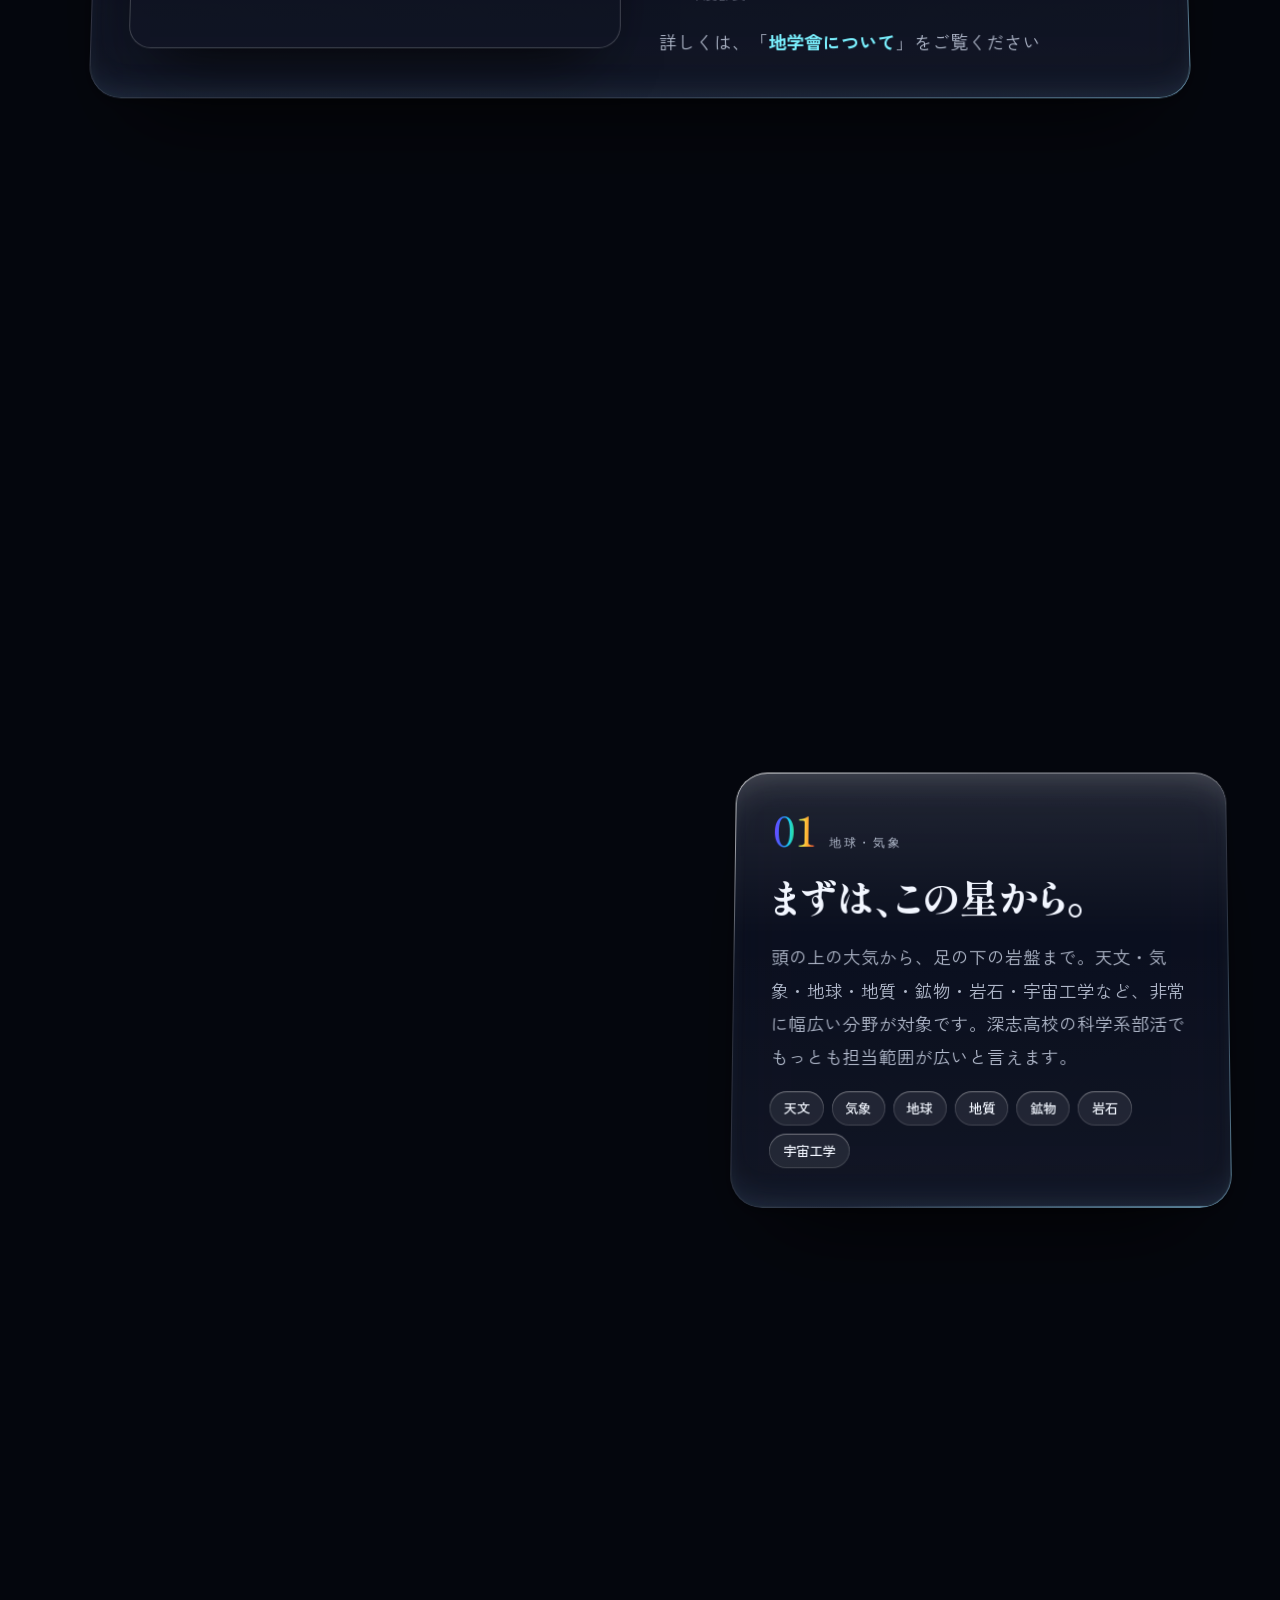
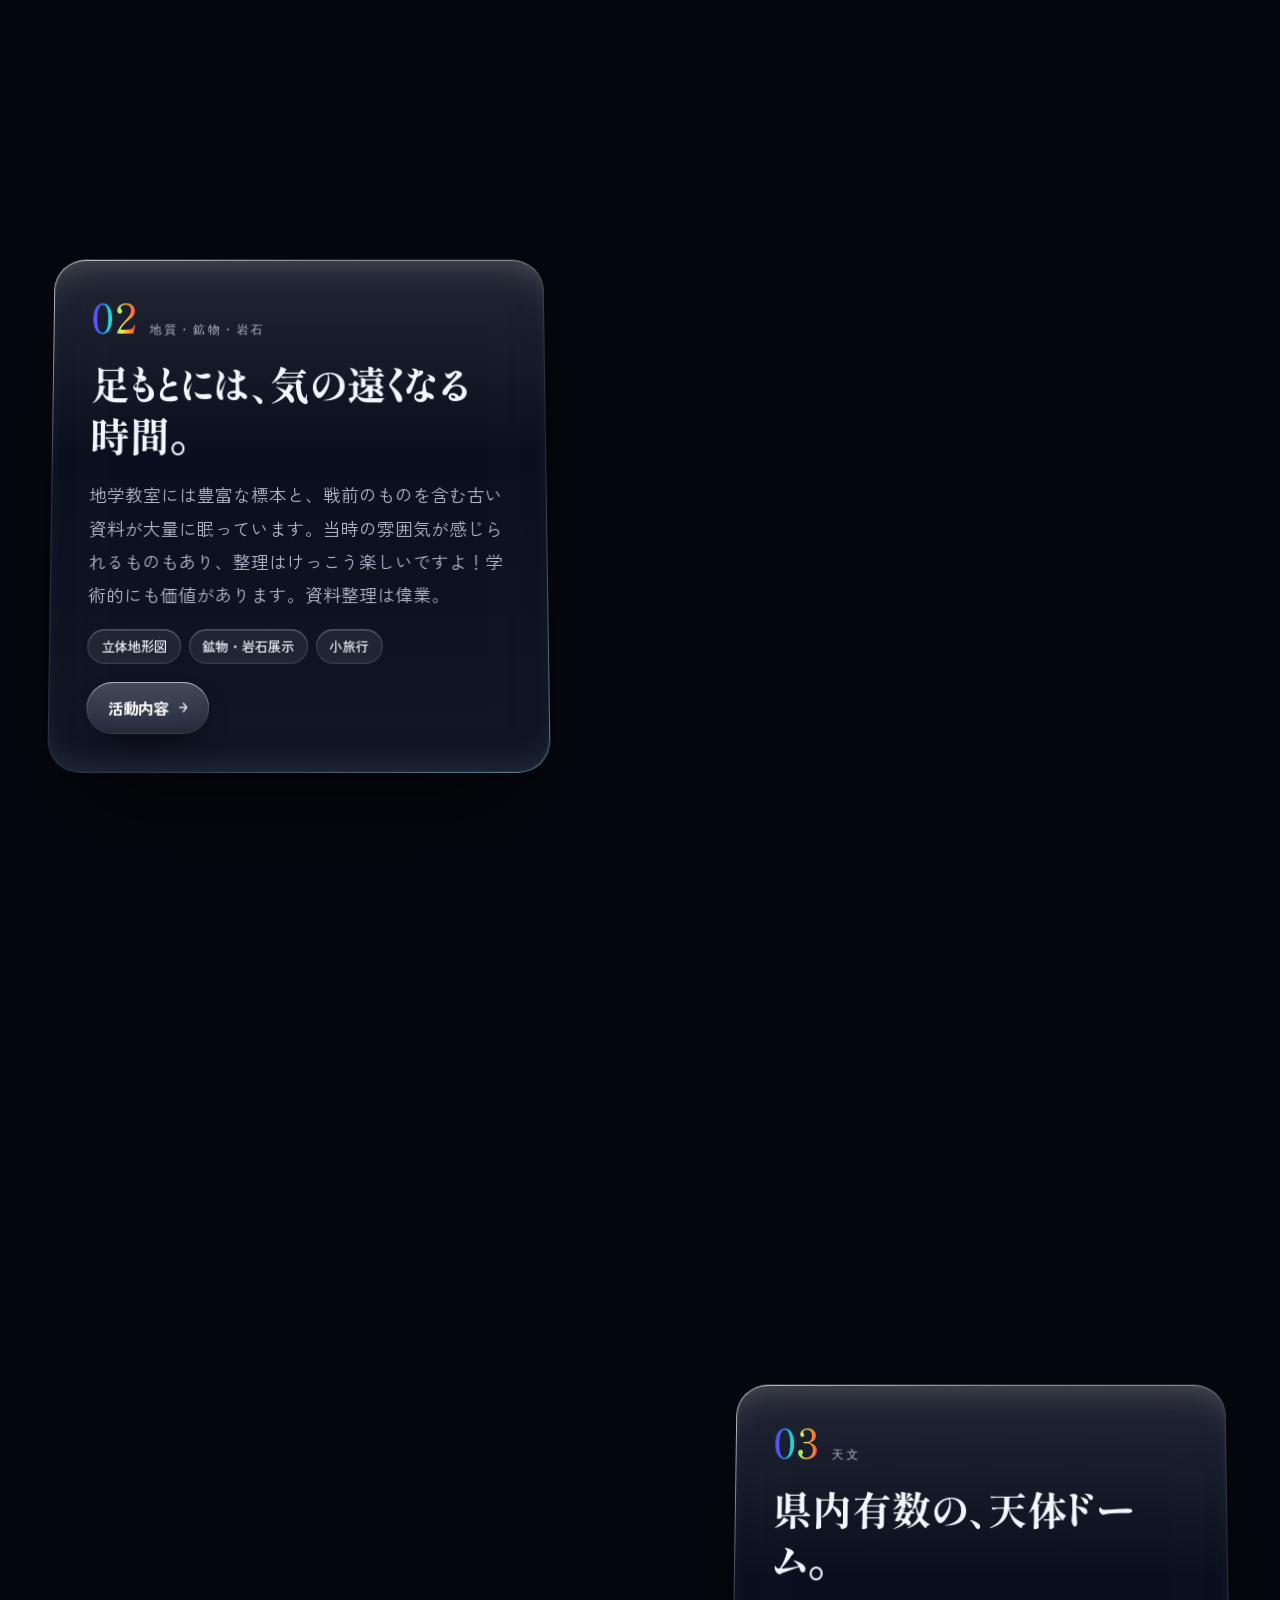
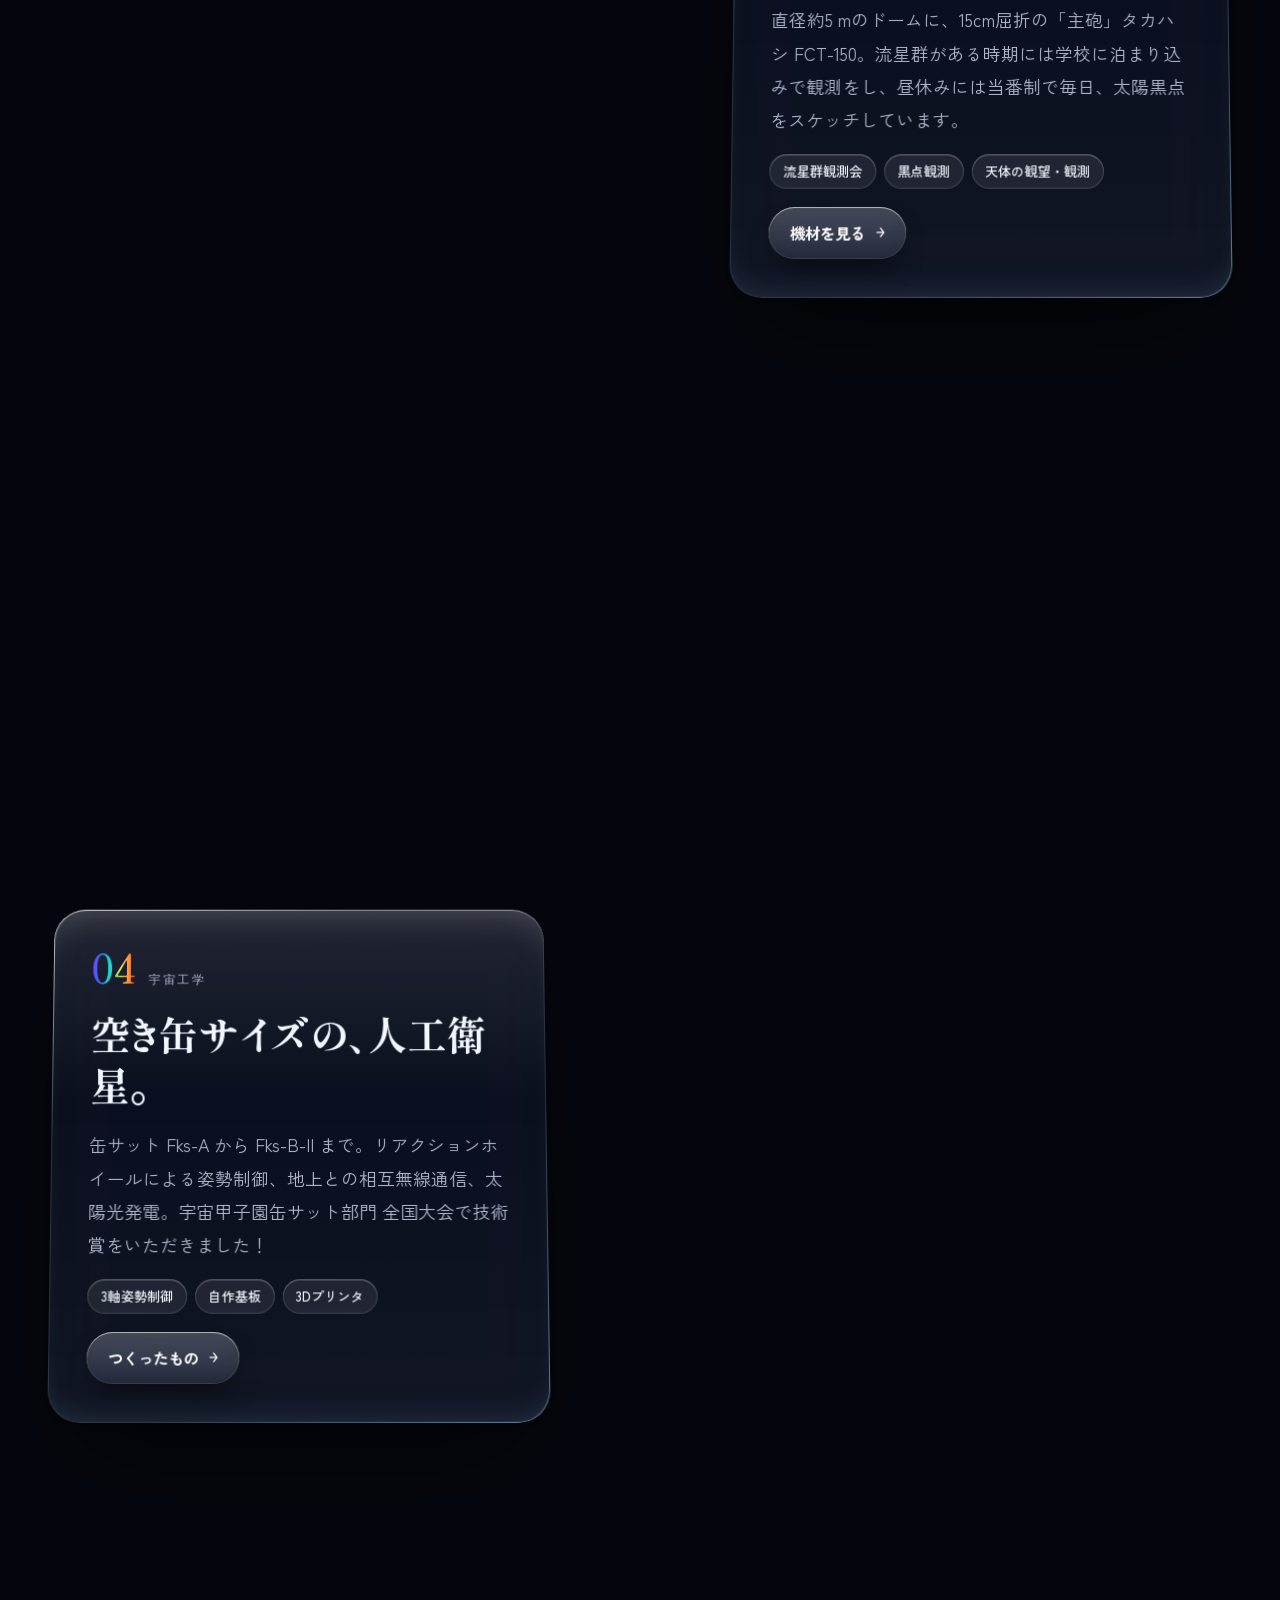
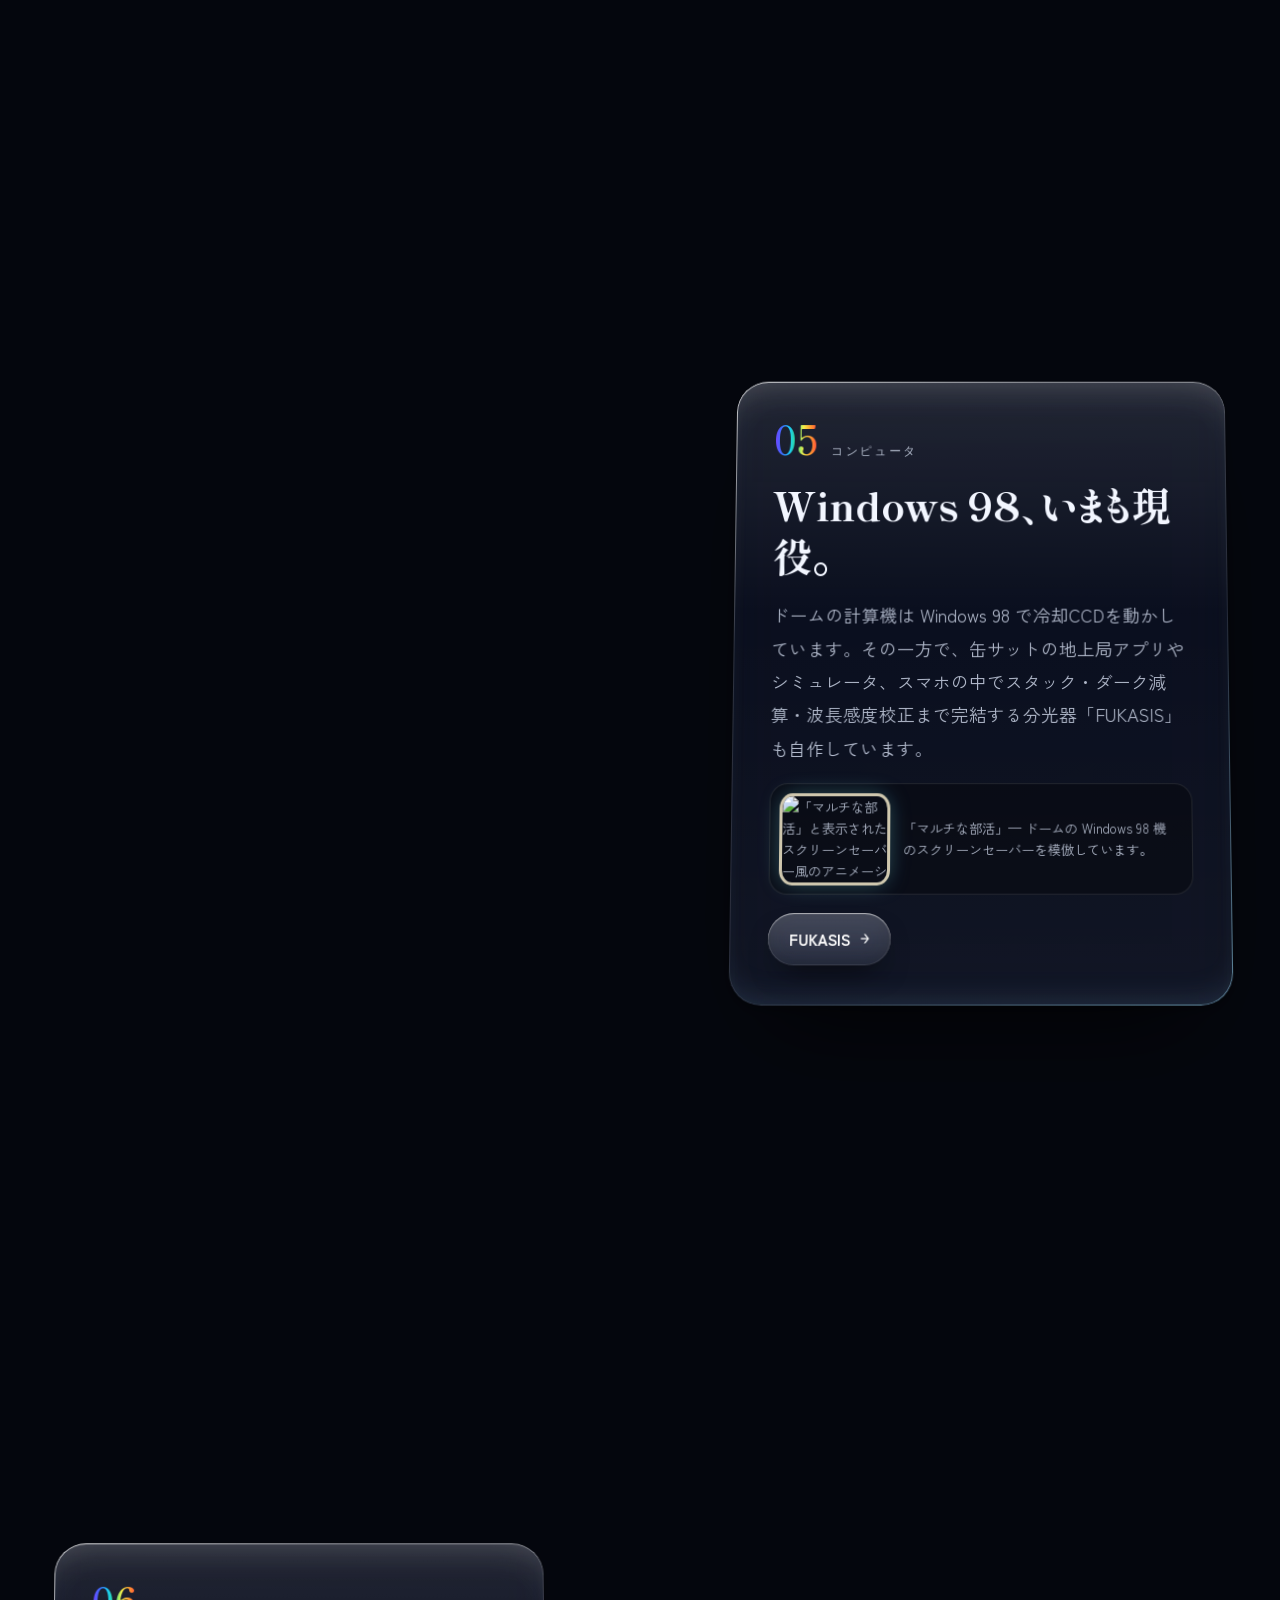
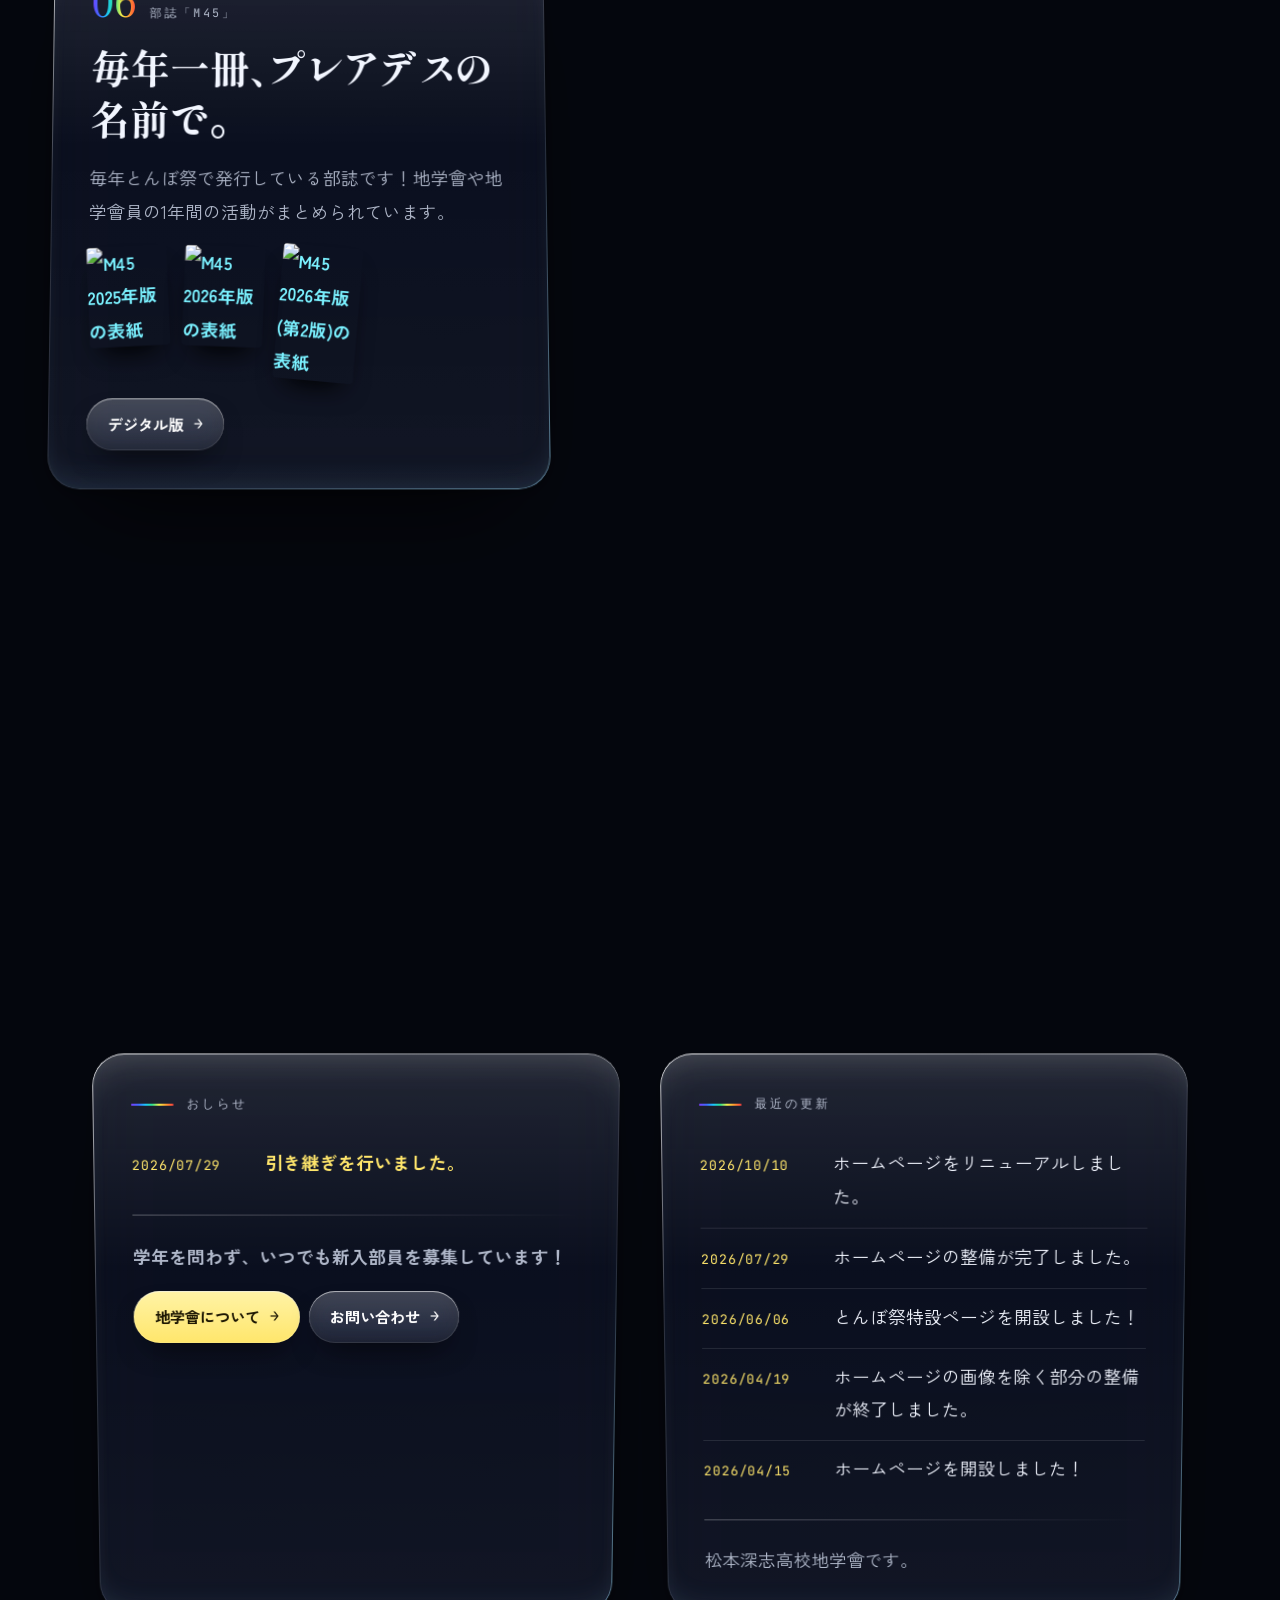
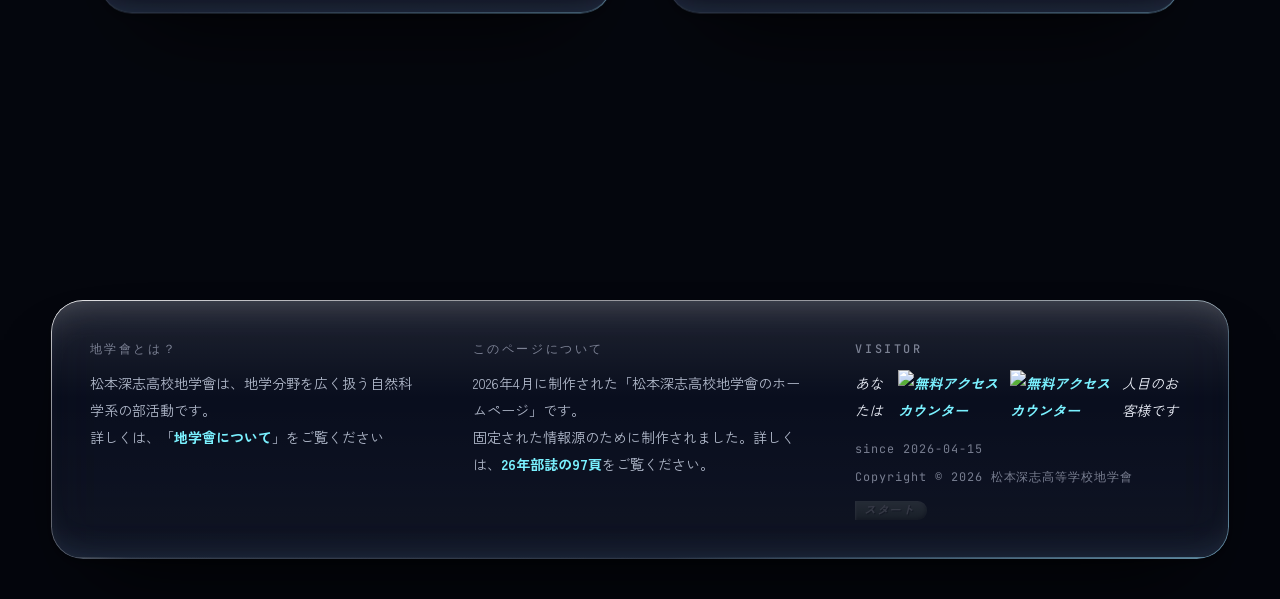
==== commit 8373564c: "3Dモデルを高精細化し、隠しモード「地学會 XP」を追加 3D背景 - 浮島・岩・缶サット・Windows 98機を、平面シェーディングの低ポリゴンから   滑らかな高分割メッシュ＋ピクセル単位の質感" ====
--- a/index.htm
+++ b/index.htm
@@ -11,7 +11,11 @@
     <link rel="preconnect" href="https://fonts.gstatic.com" crossorigin>
     <link href="https://fonts.googleapis.com/css2?family=JetBrains+Mono:wght@400;500&family=Shippori+Mincho+B1:wght@500;700;800&family=Zen+Kaku+Gothic+New:wght@400;500;700;900&display=swap" rel="stylesheet">
     <link rel="stylesheet" href="style.css" type="text/css">
-    <script>document.documentElement.classList.add('js');</script>
+    <script>
+      document.documentElement.classList.add('js');
+      // XPモードから戻ってきたら、まず起動画面を出す（js/site.js が続きを担当）
+      try { if (sessionStorage.getItem('fks-boot')) { sessionStorage.removeItem('fks-boot'); document.documentElement.classList.add('booting'); } } catch (e) {}
+    </script>
     <!-- Google tag (gtag.js) -->
     <script async src="https://www.googletagmanager.com/gtag/js?id=G-NJ1BKL1EBQ"></script>
     <script>
@@ -209,6 +213,8 @@
         console.log(" ");
         console.log("[=======　こんにちは！入部してほしいなぁ　=======]");
         console.log(" ");
+        console.log("[ ヒント: ページのいちばん下に、なつかしい入口があります ]");
+        console.log(" ");
         console.log(" ");
         console.log(" ");
         console.log(" ");
--- a/style.css
+++ b/style.css
@@ -498,6 +498,55 @@
 .lightbox[open]{ animation: pop .5s var(--ease); }
 @keyframes pop{ from{ opacity: 0; scale: .92; translate: 0 2rem; } }
 
+/* ---------- 隠しモードへの入口と、切り替えの演出 ---------- */
+
+.egg{
+    justify-self: start; margin-top: .5rem; padding: .22rem .8rem .26rem .55rem;
+    border: 0; border-radius: 0 999px 999px 0; cursor: pointer;
+    font: italic 700 .72rem/1 var(--font-body); letter-spacing: .04em; color: #fff;
+    background: linear-gradient(#3f9c3f, #5fbe5a 12%, #2f8a2e 70%, #1f611f);
+    box-shadow: inset 1px 1px 2px rgb(255 255 255 / .45), inset -2px -1px 3px rgb(0 0 0 / .35);
+    text-shadow: 1px 1px 1px #153f15;
+    opacity: .16; filter: saturate(.2);
+    transition: opacity .4s, filter .4s, translate .4s var(--ease);
+}
+.egg:hover, .egg:focus-visible{ opacity: 1; filter: none; translate: 0 -2px; }
+.crt img{ cursor: pointer; transition: scale .3s var(--ease); }
+.crt img:hover{ scale: 1.05; }
+
+/* モダン → XP：ブラウン管の電源を切る */
+.crtoff{ position: fixed; inset: 0; z-index: 9999; }
+.crtoff::before, .crtoff::after{
+    content: ""; position: absolute; left: 0; right: 0; height: 50.2%; background: #000;
+    animation: crt-close .4s cubic-bezier(.7, 0, .9, .5) both;
+}
+.crtoff::before{ top: 0; transform-origin: 50% 0; }
+.crtoff::after{ bottom: 0; transform-origin: 50% 100%; }
+.crtoff i{
+    position: absolute; left: 0; right: 0; top: 50%; height: 2px; margin-top: -1px;
+    background: #fff; box-shadow: 0 0 20px 5px #fff; opacity: 0;
+    animation: crt-line .45s .32s both;
+}
+@keyframes crt-close{ from{ transform: scaleY(0); } to{ transform: scaleY(1); } }
+@keyframes crt-line{ 0%{ opacity: 1; transform: scaleX(1); } 100%{ opacity: 0; transform: scaleX(0); } }
+
+/* XP → モダン：起動画面 */
+html.booting::before{ content: ""; position: fixed; inset: 0; z-index: 9998; background: #000; }
+.mboot{
+    position: fixed; inset: 0; z-index: 9999;
+    display: grid; place-items: center;
+    background: #000; color: #fff;
+}
+.mboot__inner{ display: grid; justify-items: center; gap: 2.6rem; }
+.mboot__logo{ width: 4.5rem; height: 4.5rem; filter: invert(1); opacity: 0; animation: mboot-logo .9s .15s var(--ease) forwards; }
+.mboot__bar{ width: 11rem; height: 4px; border-radius: 4px; background: rgb(255 255 255 / .2); overflow: hidden; opacity: 0; animation: mboot-logo .5s .5s forwards; }
+.mboot__bar i{ display: block; height: 100%; border-radius: inherit; background: #fff; transform-origin: 0 50%; transform: scaleX(0); animation: mboot-fill 1.6s .6s cubic-bezier(.3, .1, .2, 1) forwards; }
+.mboot.is-done{ animation: mboot-out 1s var(--ease) forwards; }
+@keyframes mboot-logo{ from{ opacity: 0; scale: .9; } to{ opacity: 1; scale: 1; } }
+@keyframes mboot-fill{ 0%{ transform: scaleX(0); } 30%{ transform: scaleX(.34); } 55%{ transform: scaleX(.42); } 100%{ transform: scaleX(1); } }
+@keyframes mboot-out{ to{ opacity: 0; scale: 1.3; filter: blur(20px); visibility: hidden; } }
+.mbooting .hero h1 .char{ animation-play-state: paused; }
+
 /* ---------- 画面幅 ---------- */
 
 @media (max-width: 860px){
@@ -517,4 +566,5 @@
     .js .hero h1 .char{ animation: none; opacity: 1; translate: none; rotate: none; filter: none; }
     [data-tilt]{ transform: none; }
     .hero__scroll::before{ animation: none; }
-}
+    .crtoff::before, .crtoff::after, .crtoff i, .mboot__logo, .mboot__bar, .mboot__bar i{ animation-duration: .01s; animation-delay: 0s; }
+}
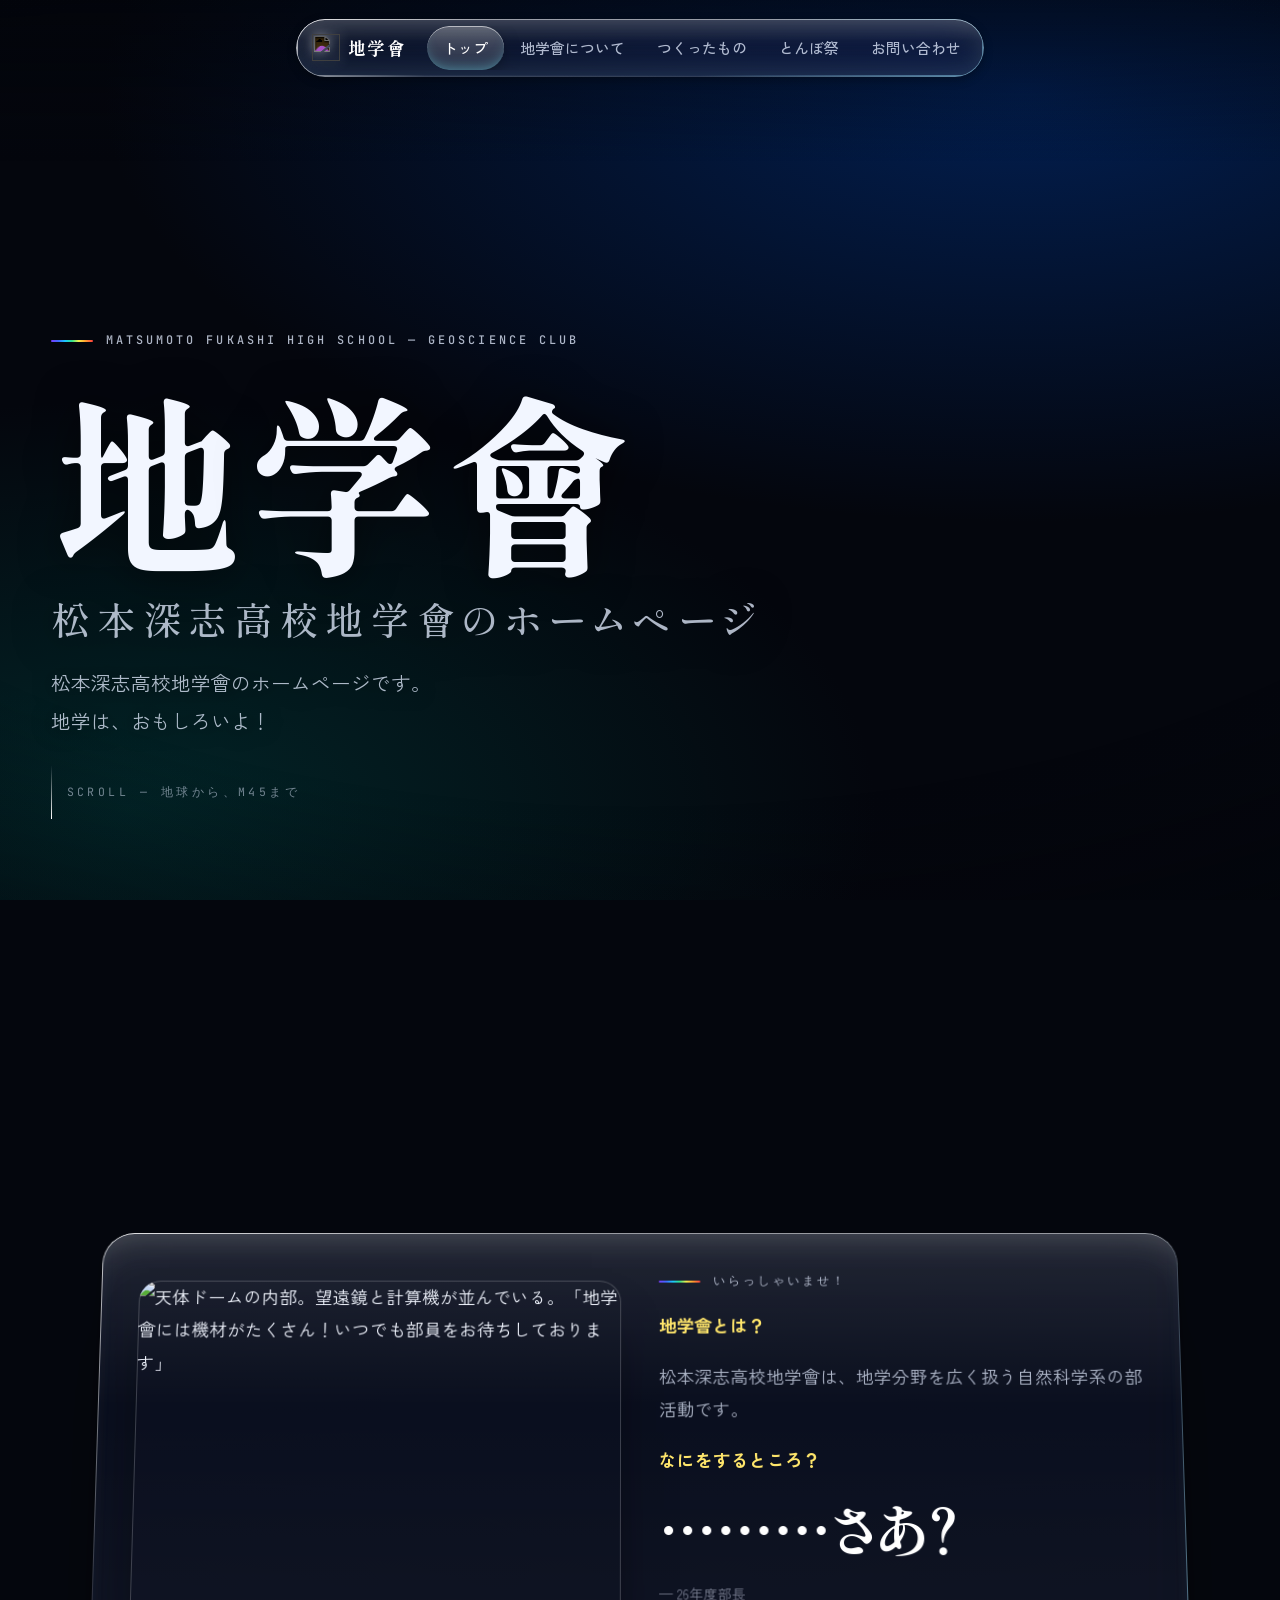
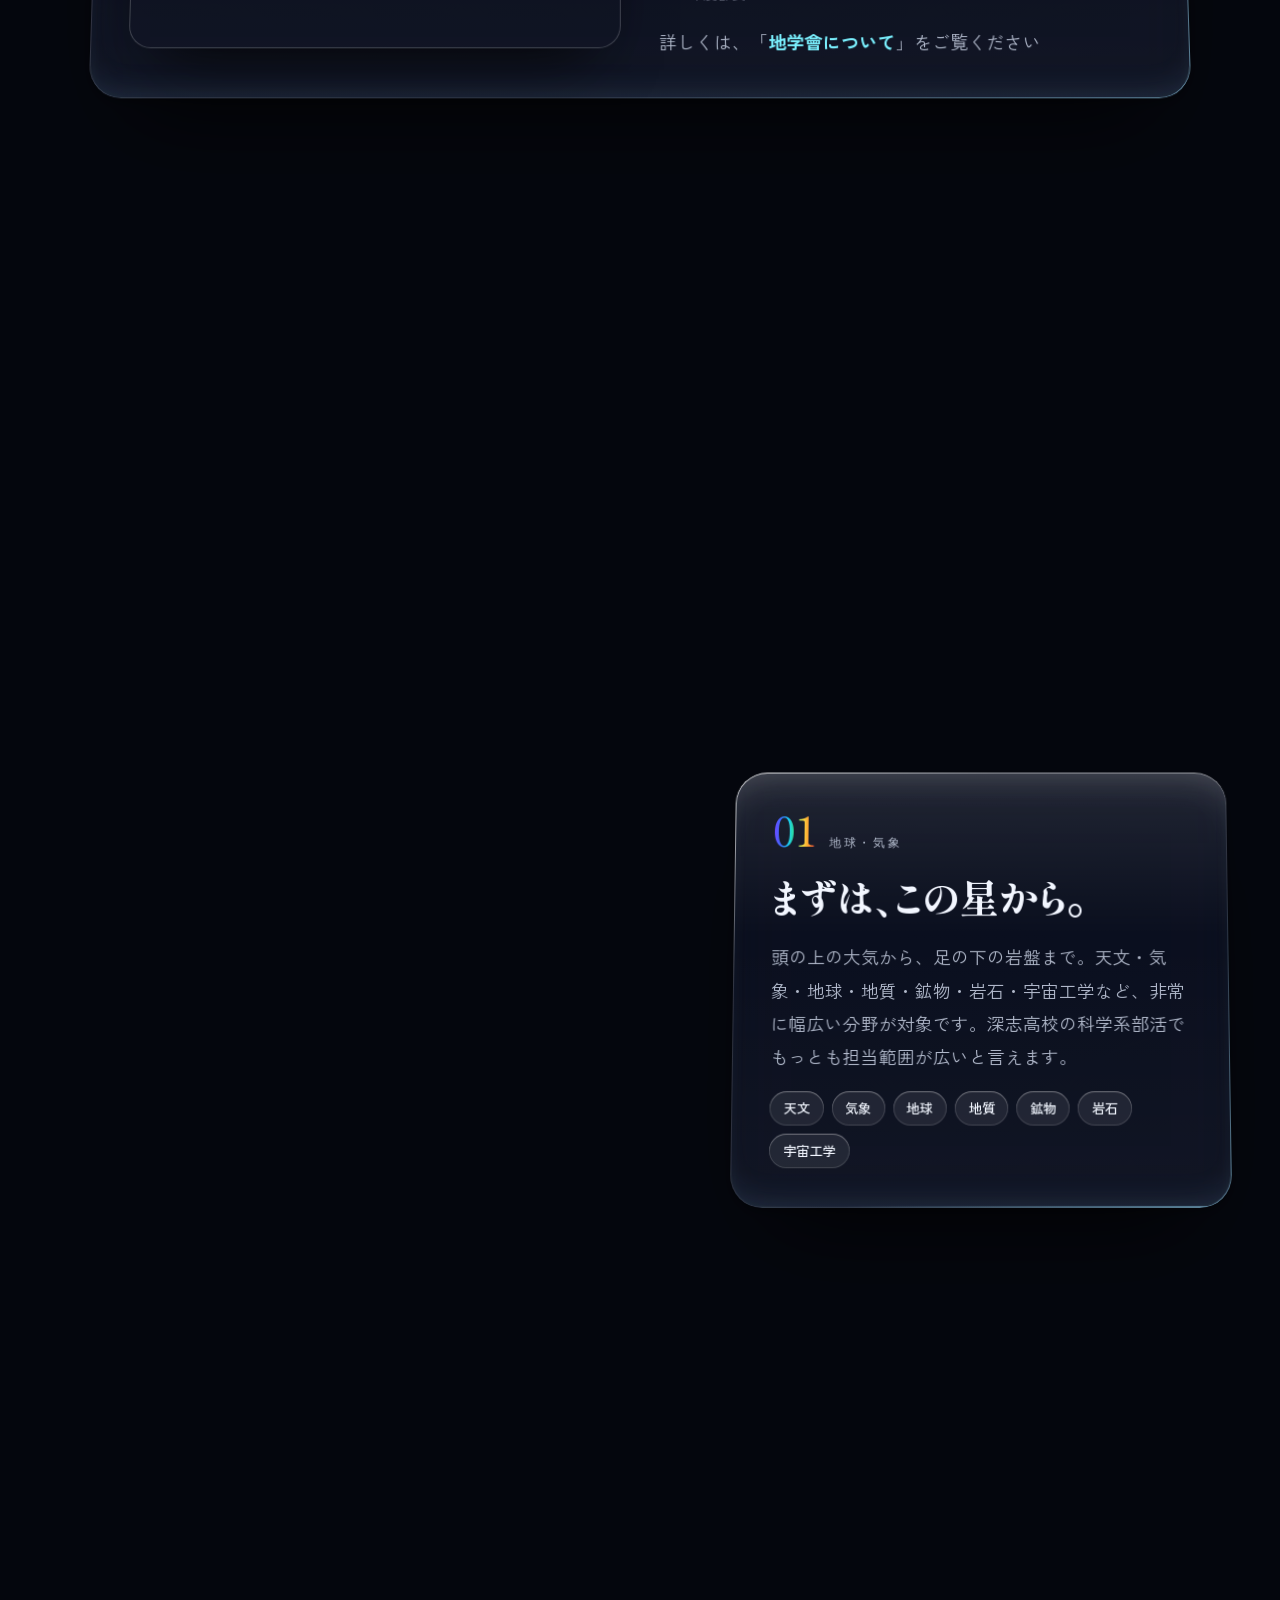
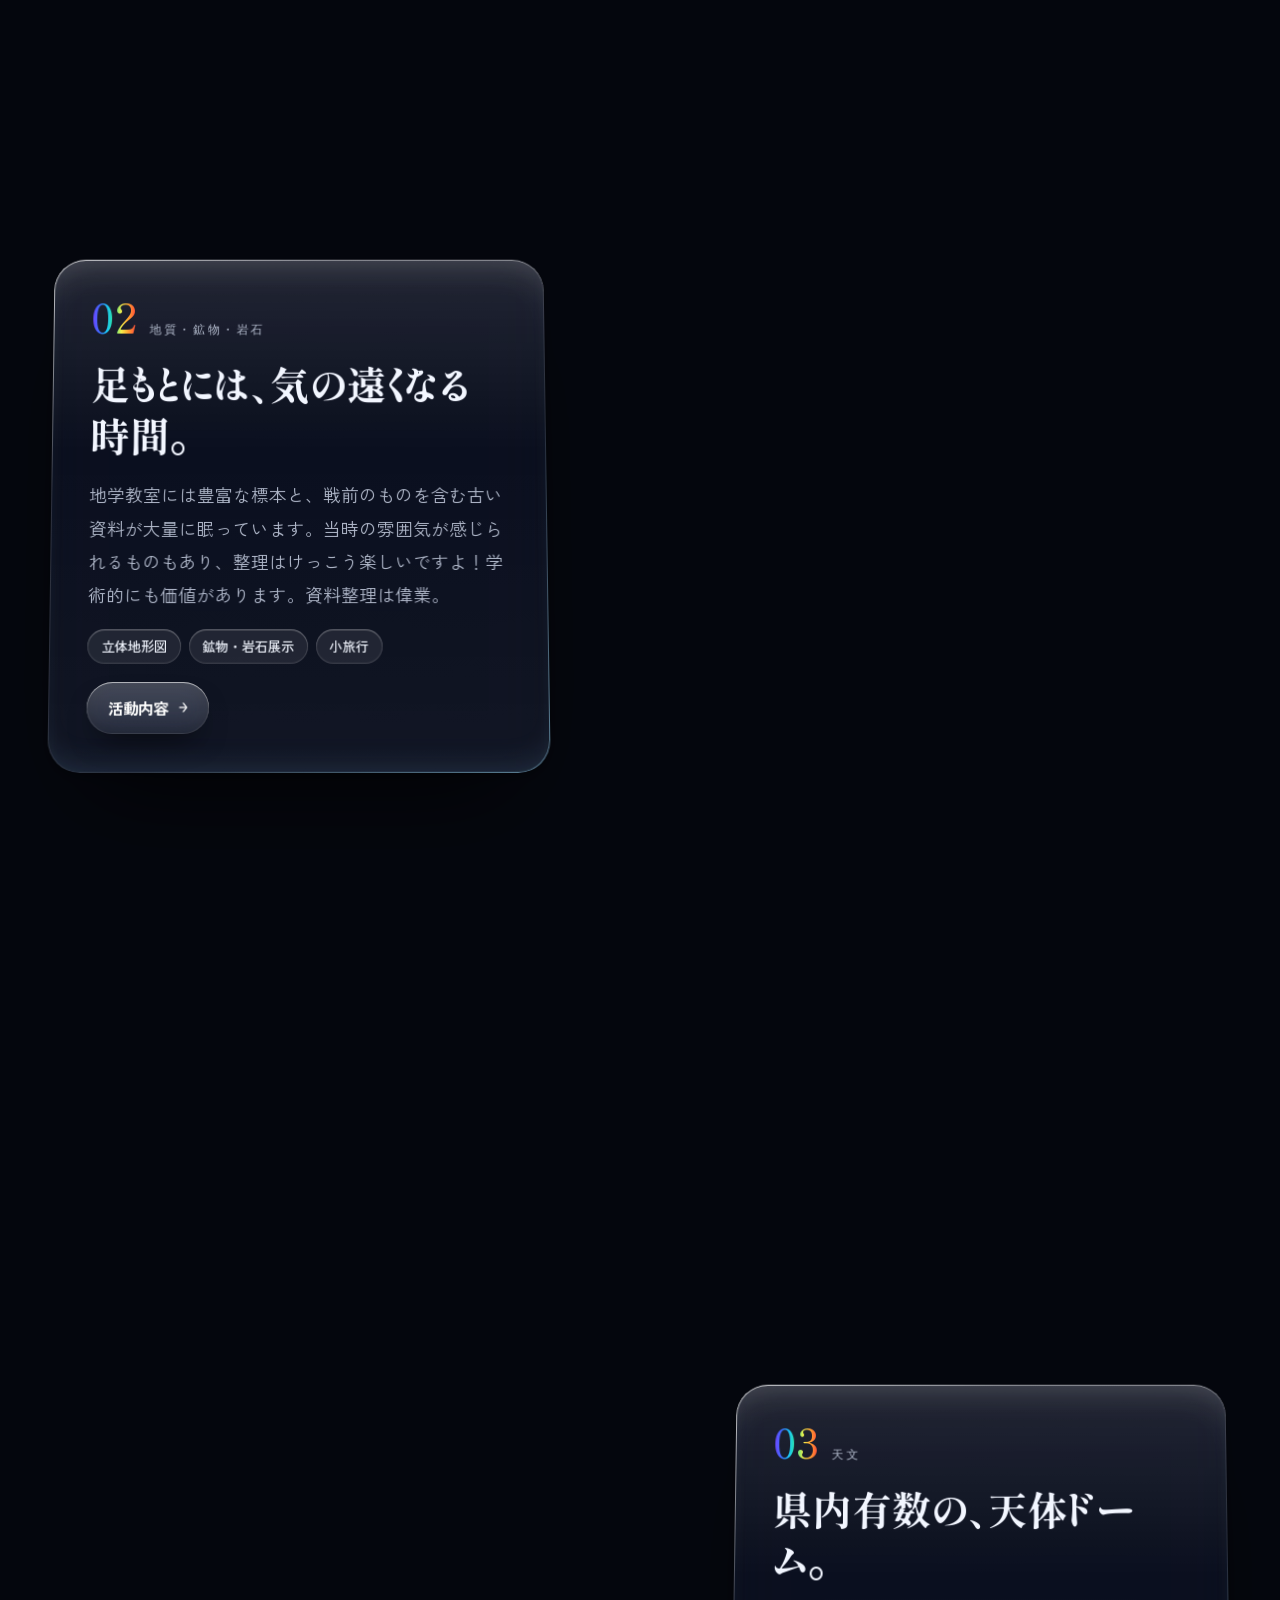
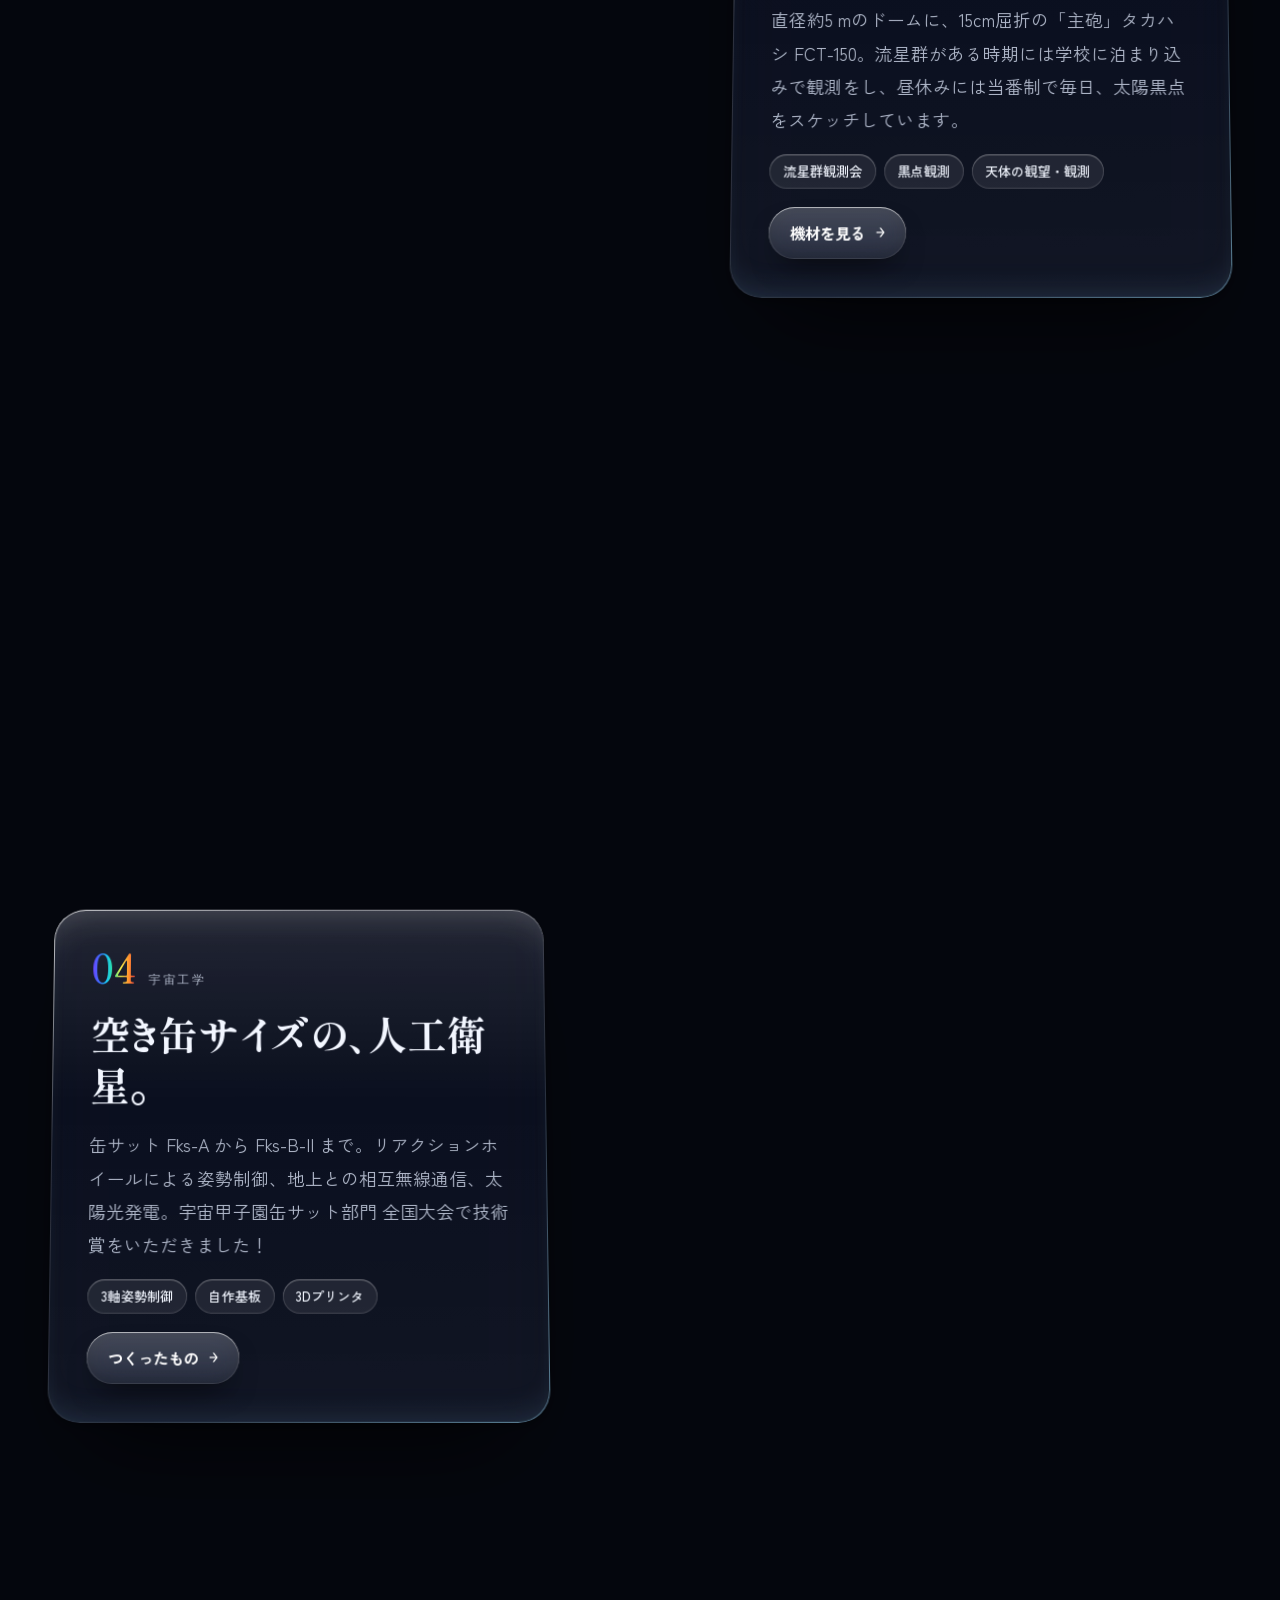
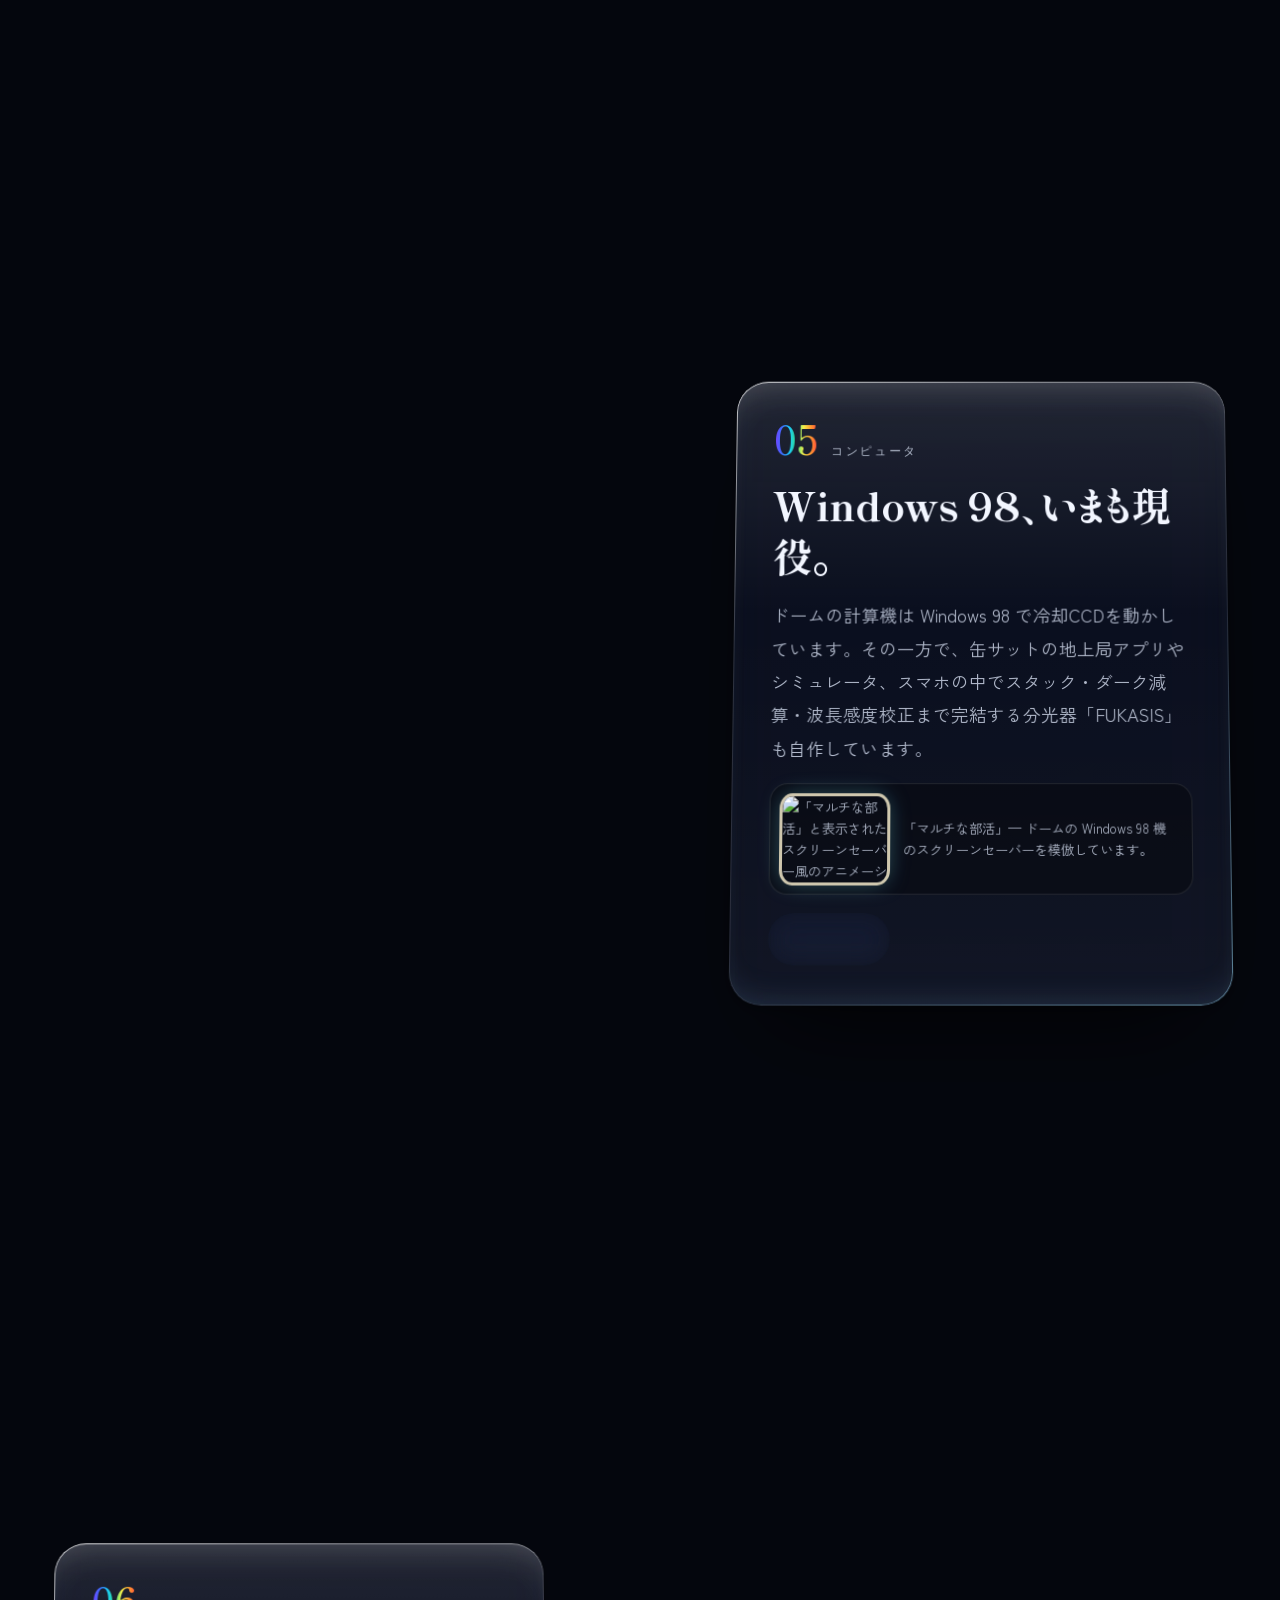
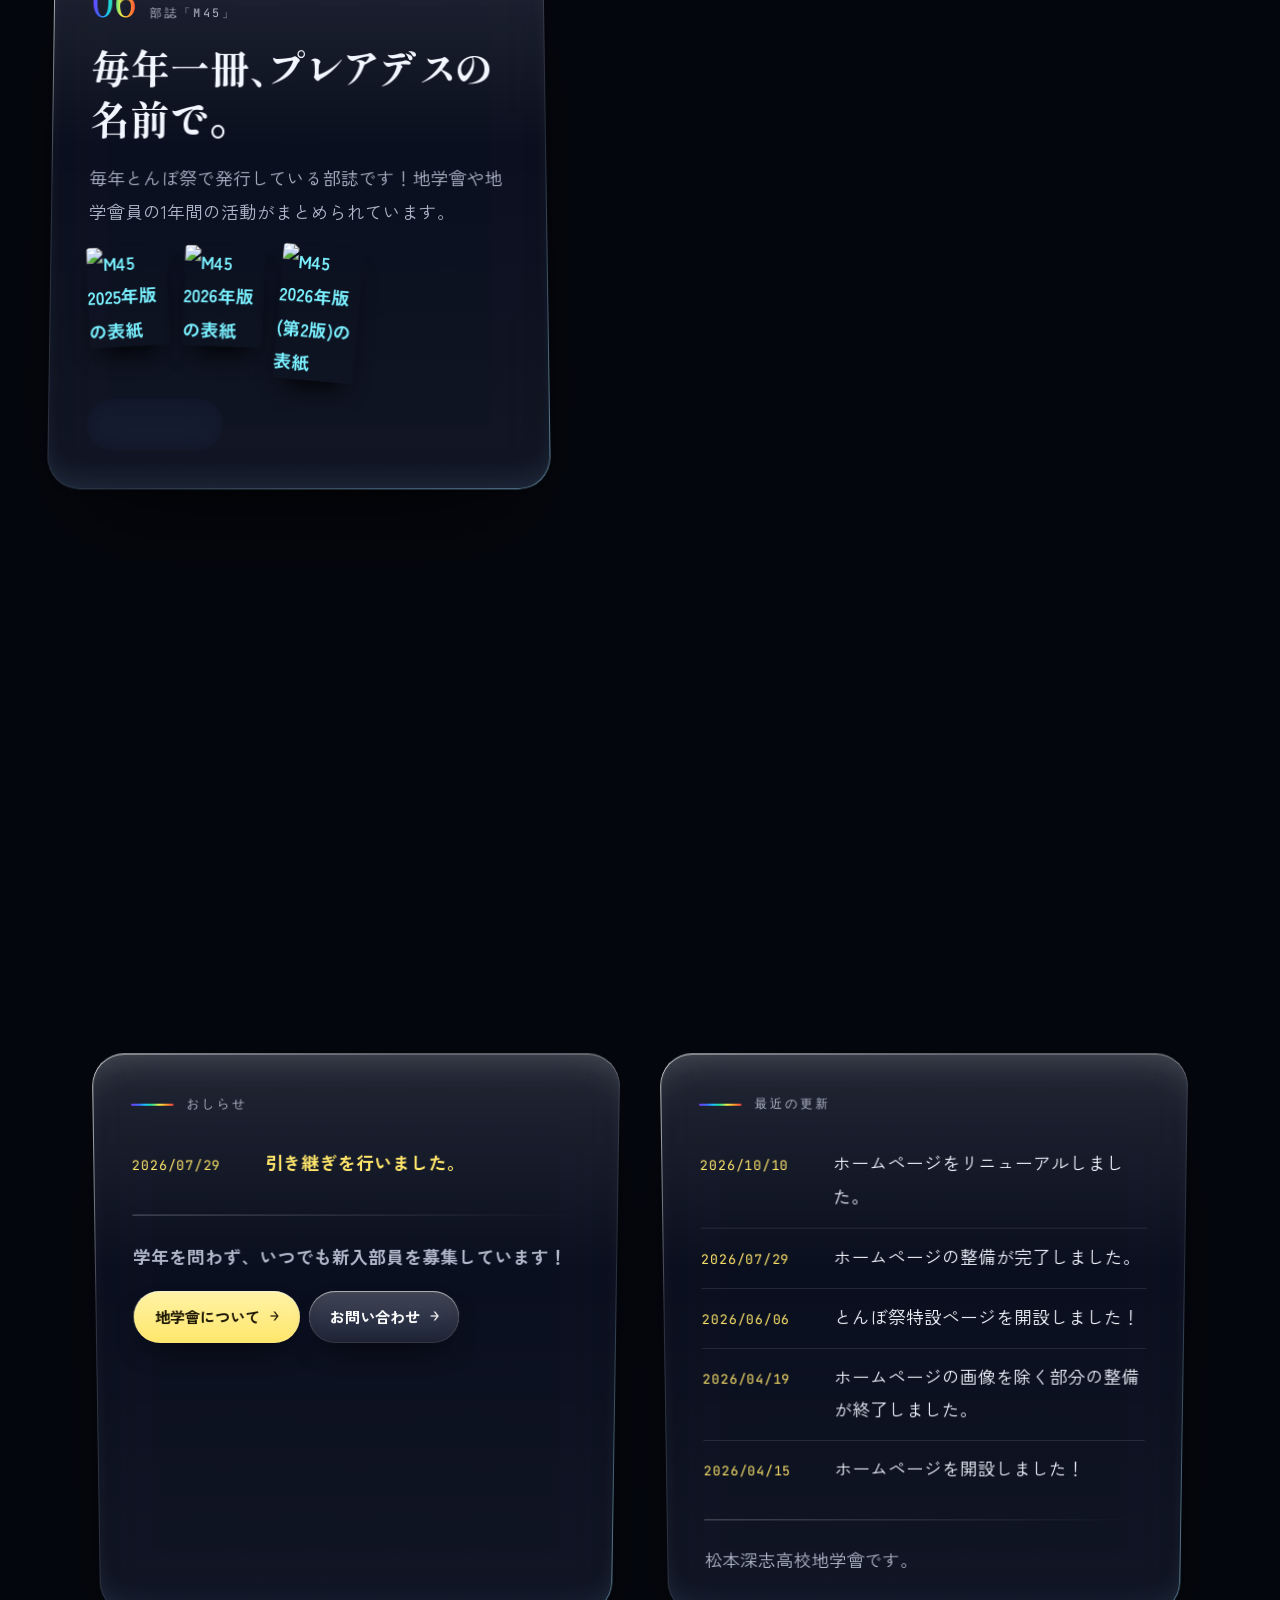
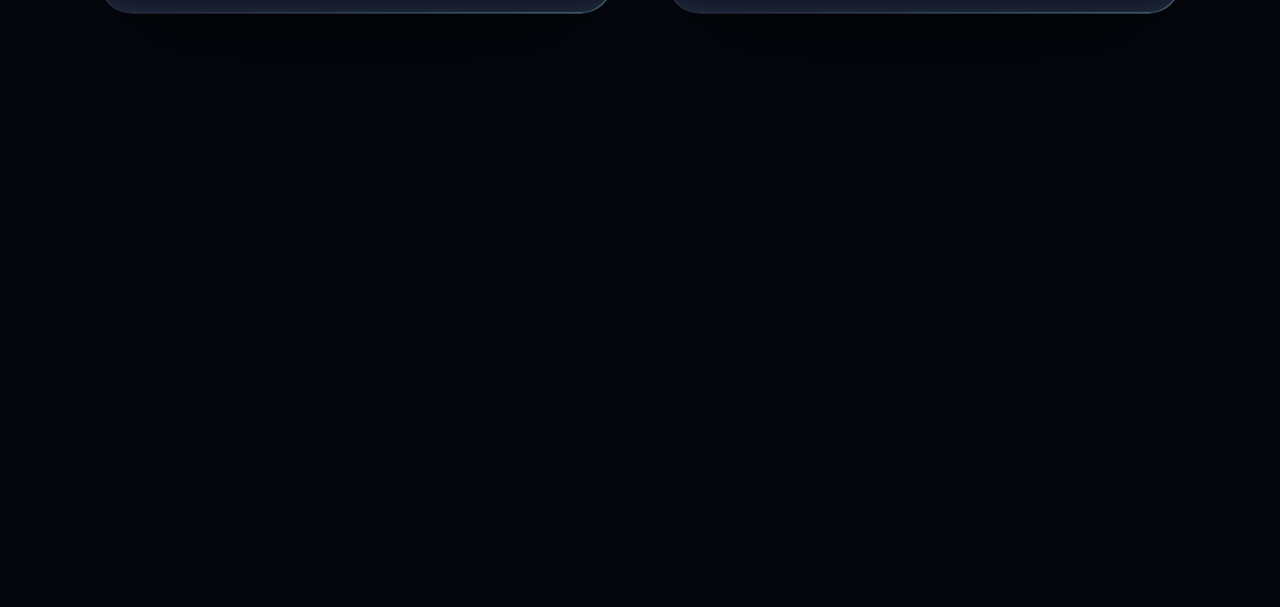
==== commit 0ad0bdf8: "スマホでスクロール位置が飛ぶ不具合を修正 iPhone の Firefox では、ツールバーが出入りするたびに表示領域の高さ（vh）が 変わる。各節の高さと余白を vh で決めていたため、そのたびに全" ====
--- a/index.htm
+++ b/index.htm
@@ -13,6 +13,8 @@
     <link rel="stylesheet" href="style.css" type="text/css">
     <script>
       document.documentElement.classList.add('js');
+      // スマホではツールバーの出し入れで画面の高さが変わる。余白がそれに引きずられないよう、最初の高さを覚えておく
+      document.documentElement.style.setProperty('--vh', window.innerHeight * 0.01 + 'px');
       // XPモードから戻ってきたら、まず起動画面を出す（js/site.js が続きを担当）
       try { if (sessionStorage.getItem('fks-boot')) { sessionStorage.removeItem('fks-boot'); document.documentElement.classList.add('booting'); } } catch (e) {}
     </script>
--- a/style.css
+++ b/style.css
@@ -24,6 +24,9 @@
     --spectrum: linear-gradient(90deg, #7a3cff, #3d6bff 18%, #19c8ff 34%, #2fe38a 50%, #f4ef4a 66%, #ff9d2e 82%, #ff3d3d);
 
     --r: 32px;
+    /* 画面高さの1%。スマホのブラウザはツールバーの出し入れで高さが変わるので、
+       読み込み時の値をスクリプトで固定して使う（未設定なら 1vh） */
+    --vh: 1vh;
     --pad: clamp(1.1rem, 4vw, 4.5rem);
     --ease: cubic-bezier(.2, .8, .2, 1);
 }
@@ -290,12 +293,12 @@
 /* ---------- ヒーロー ---------- */
 
 .hero{
-    min-height: 100vh; min-height: 100svh;
+    min-height: calc(var(--vh) * 100);
     display: grid; align-content: end;
-    padding: 8rem var(--pad) clamp(3rem, 9vh, 6rem);
+    padding: 8rem var(--pad) clamp(3rem, calc(var(--vh) * 9), 6rem);
     gap: 1.6rem;
 }
-.hero--sub{ min-height: 78vh; min-height: 78svh; }
+.hero--sub{ min-height: calc(var(--vh) * 78); }
 .hero h1{ font-size: clamp(3.6rem, 15vw, 12rem); }
 .hero--sub h1{ font-size: clamp(2.6rem, 8.5vw, 6.5rem); }
 .hero h1 small{
@@ -326,9 +329,9 @@
 /* ---------- トップ：分野ツアー ---------- */
 
 .stage{
-    min-height: 125vh;
+    min-height: calc(var(--vh) * 125);
     display: grid; align-items: center;
-    padding: 12vh var(--pad);
+    padding: calc(var(--vh) * 12) var(--pad);
 }
 .stage > *{ width: min(100%, 31rem); }
 .stage--right > *{ justify-self: end; }
@@ -384,10 +387,10 @@
 /* ---------- 下層ページ ---------- */
 
 .column{
-    display: grid; gap: clamp(2rem, 9vh, 6rem);
+    display: grid; gap: clamp(2rem, calc(var(--vh) * 9), 6rem);
     width: min(100% - var(--pad) * 2, 47rem);
     margin-inline: var(--pad) auto;
-    padding-bottom: 14vh;
+    padding-bottom: calc(var(--vh) * 14);
 }
 .window{ padding: clamp(1.4rem, 3.4vw, 2.6rem); display: grid; gap: 1.2rem; scroll-margin-top: 6.5rem; }
 .window > h2{
@@ -553,7 +556,7 @@
     .nav__brand span{ display: none; }
     .nav__brand{ padding: .35rem .5rem; }
     .nav__links a{ padding: .5rem .75rem; font-size: .85rem; }
-    .stage{ min-height: 115vh; align-items: end; }
+    .stage{ min-height: calc(var(--vh) * 115); align-items: end; }
     .stage > *, .stage--right > *{ justify-self: center; }
     .column{ margin-inline: auto; }
     .log li{ grid-template-columns: 1fr; gap: 0; }
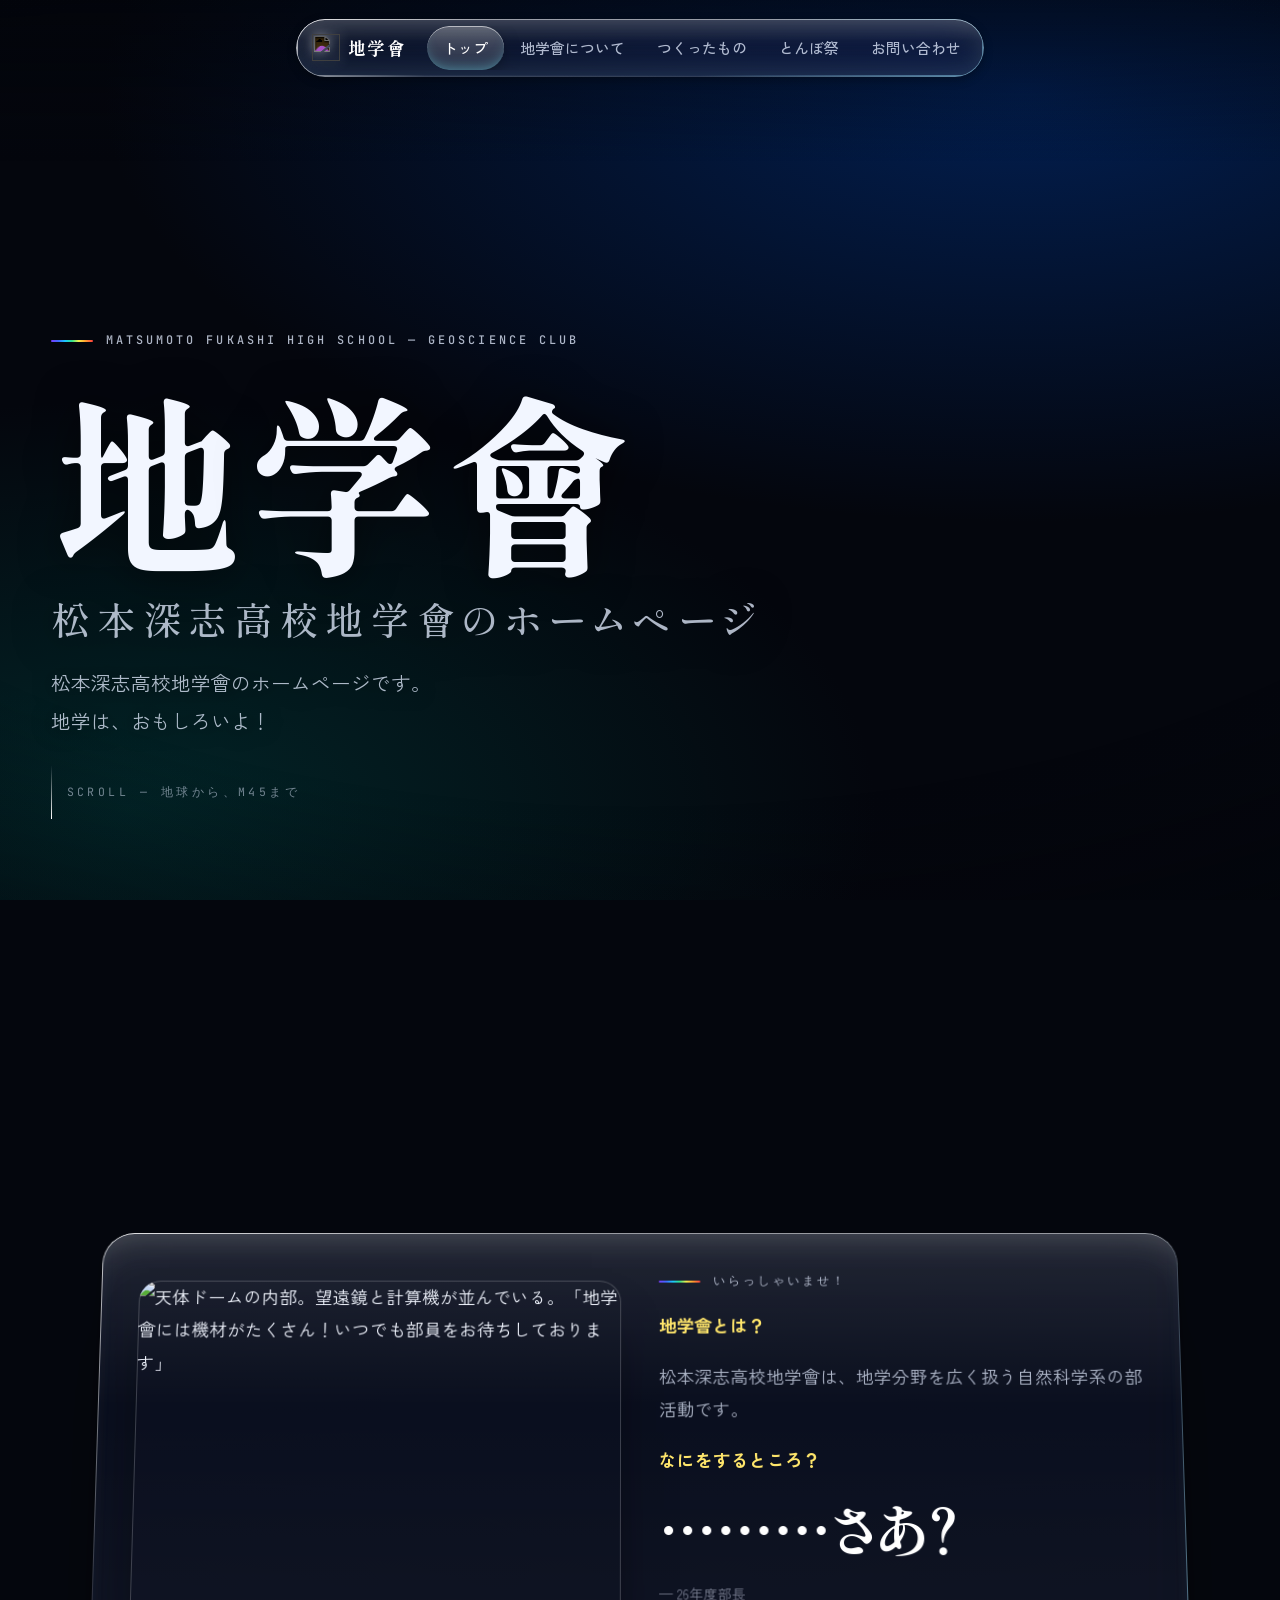
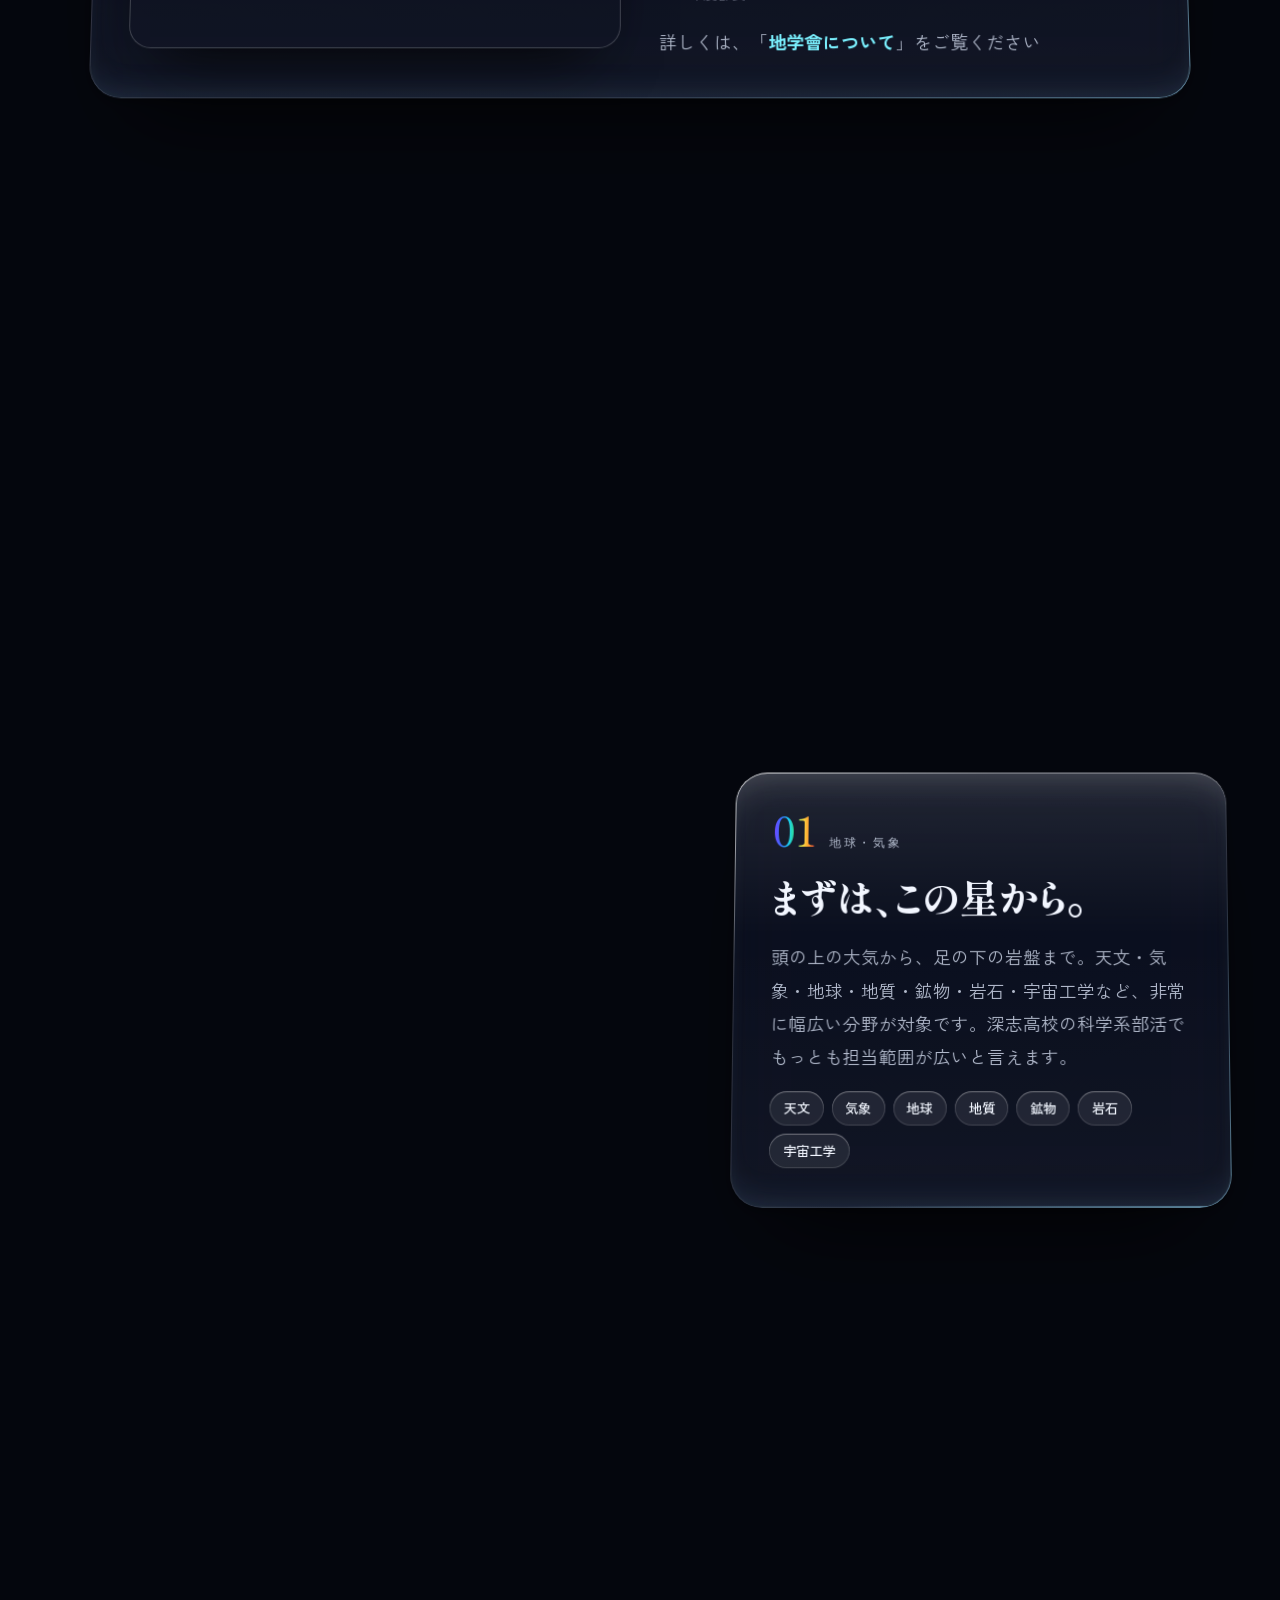
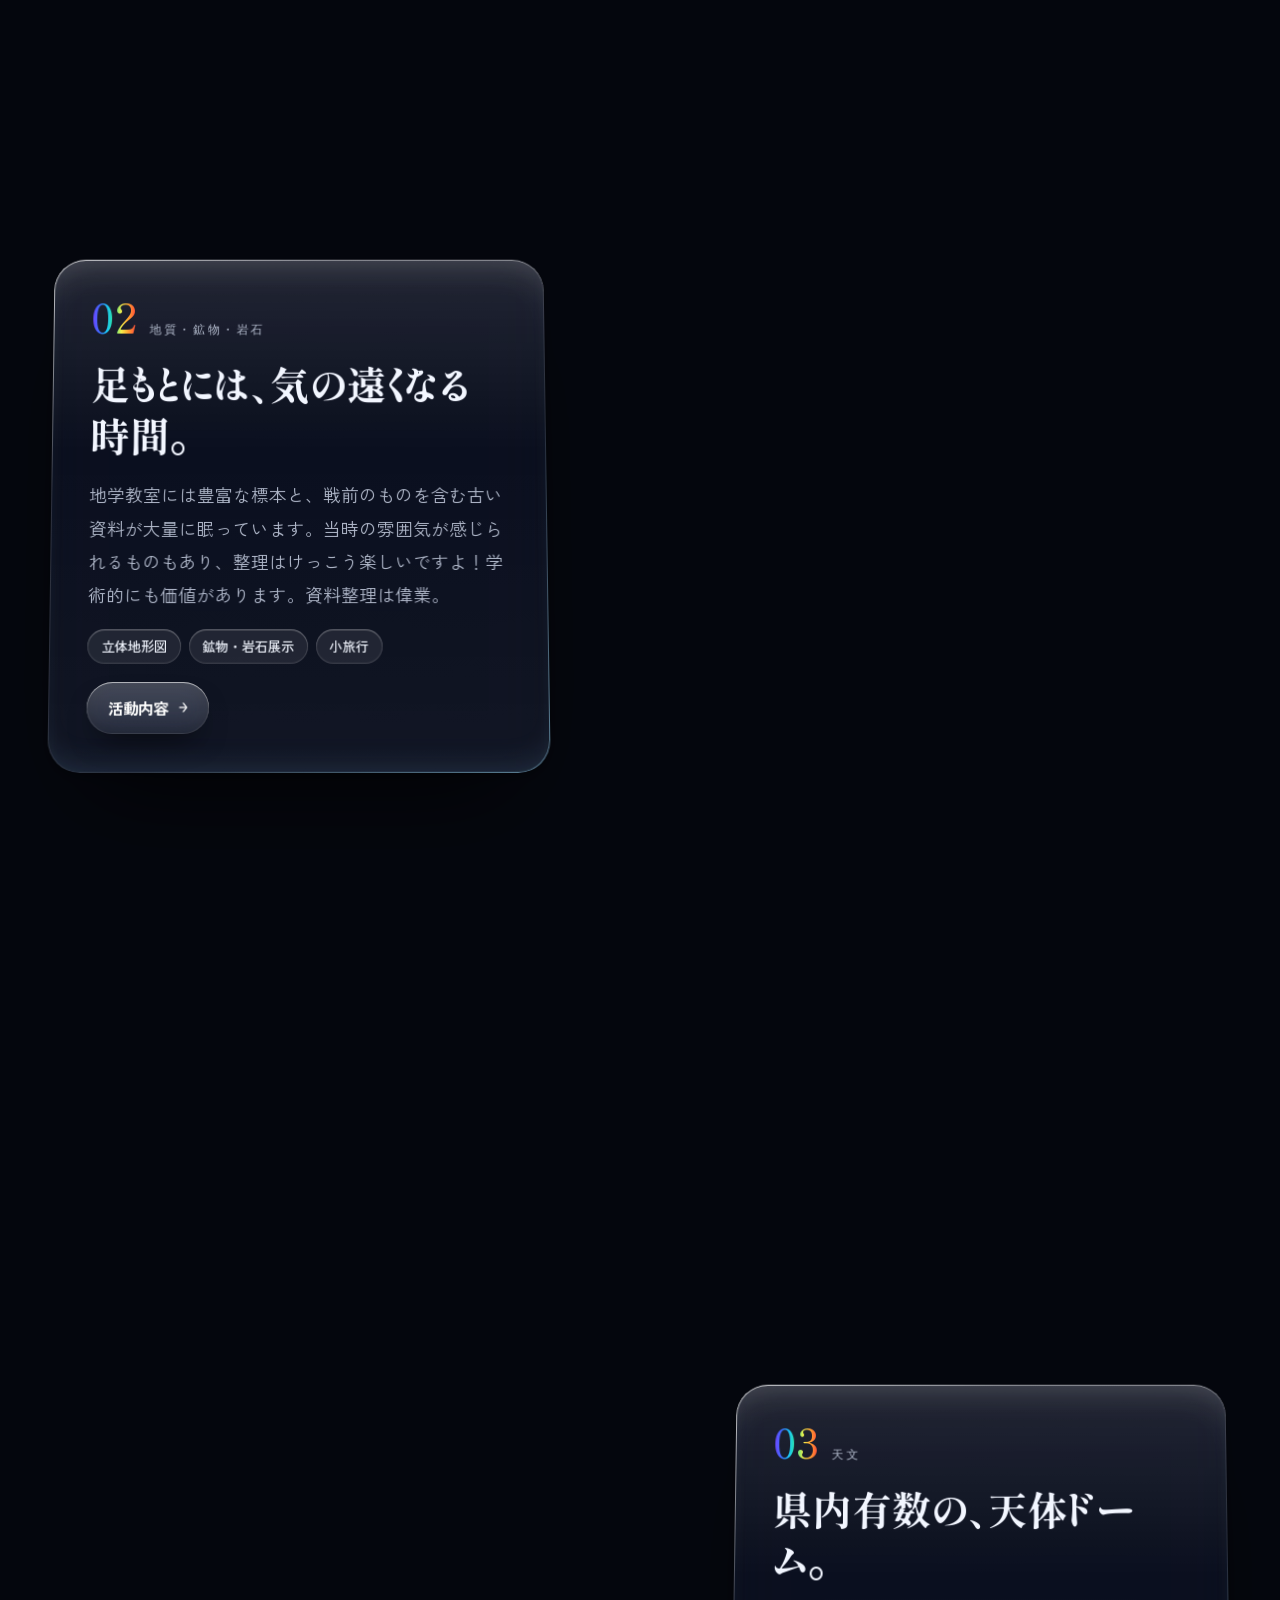
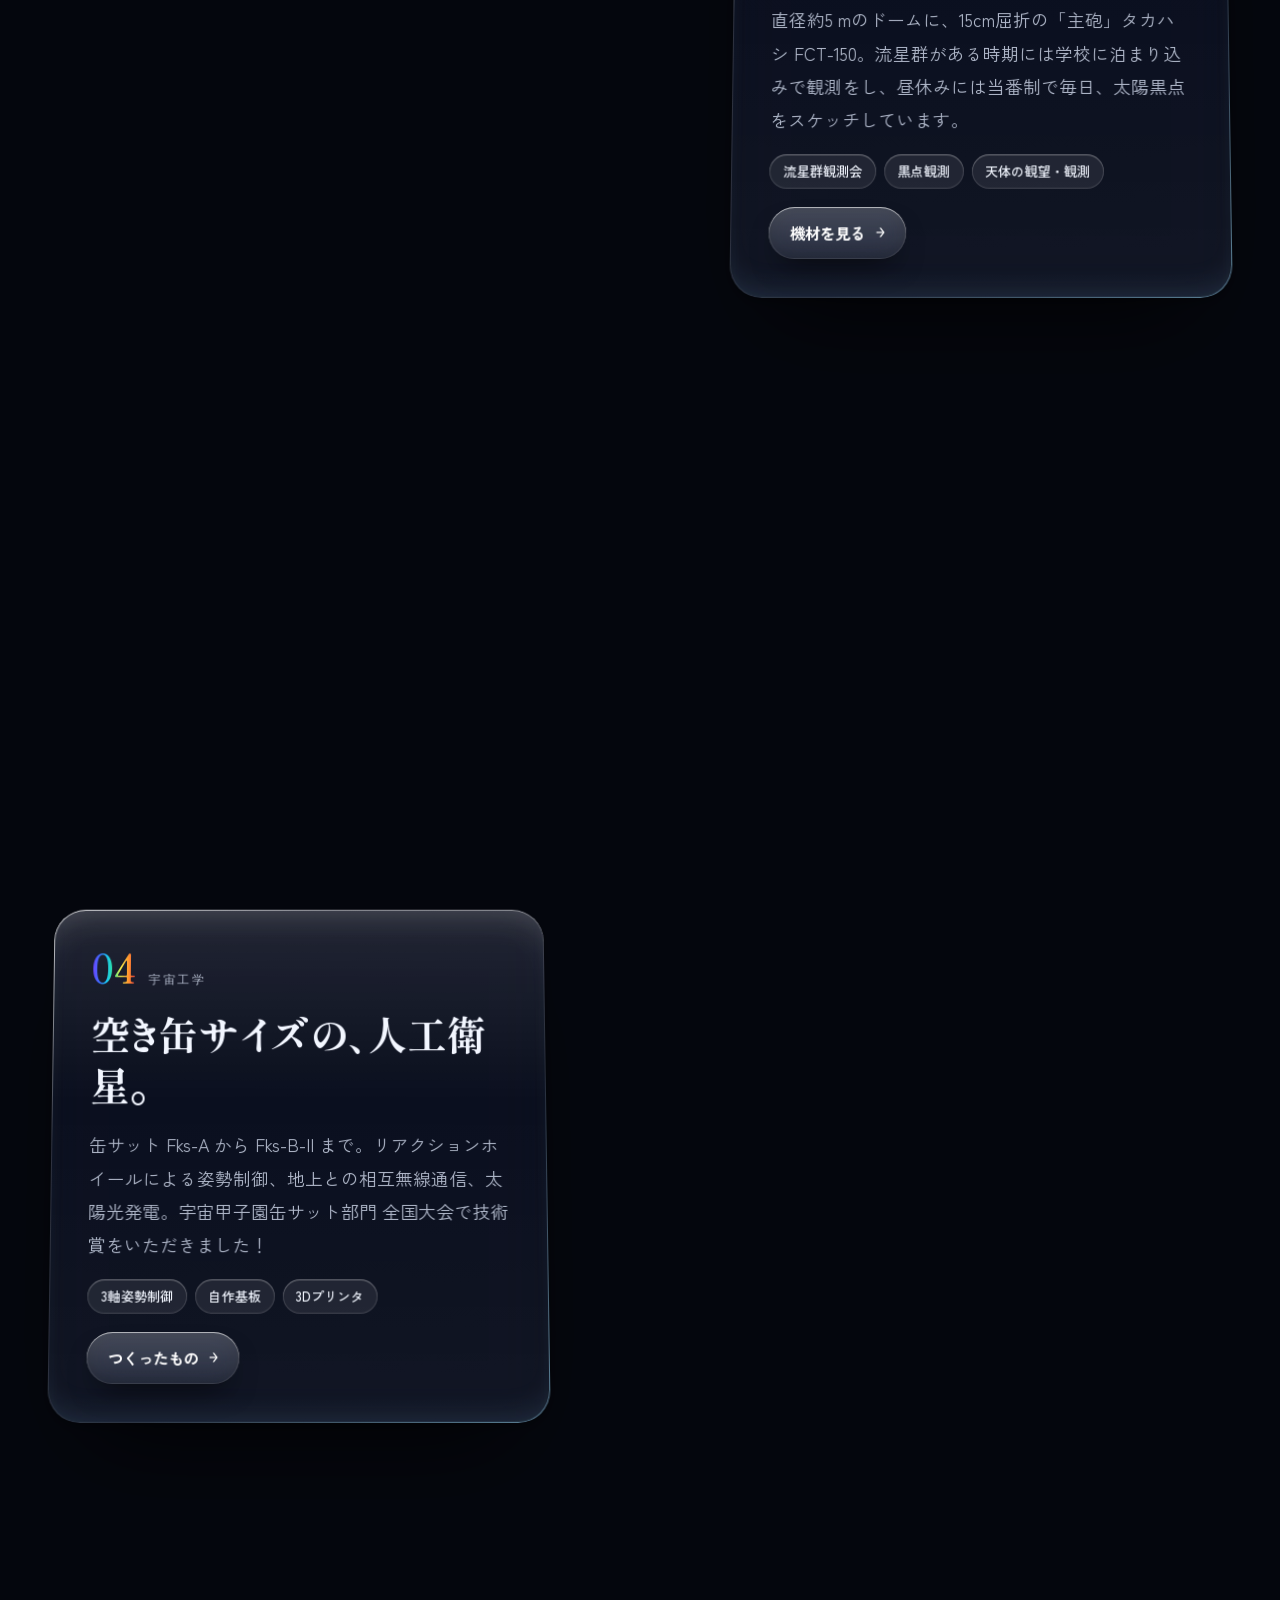
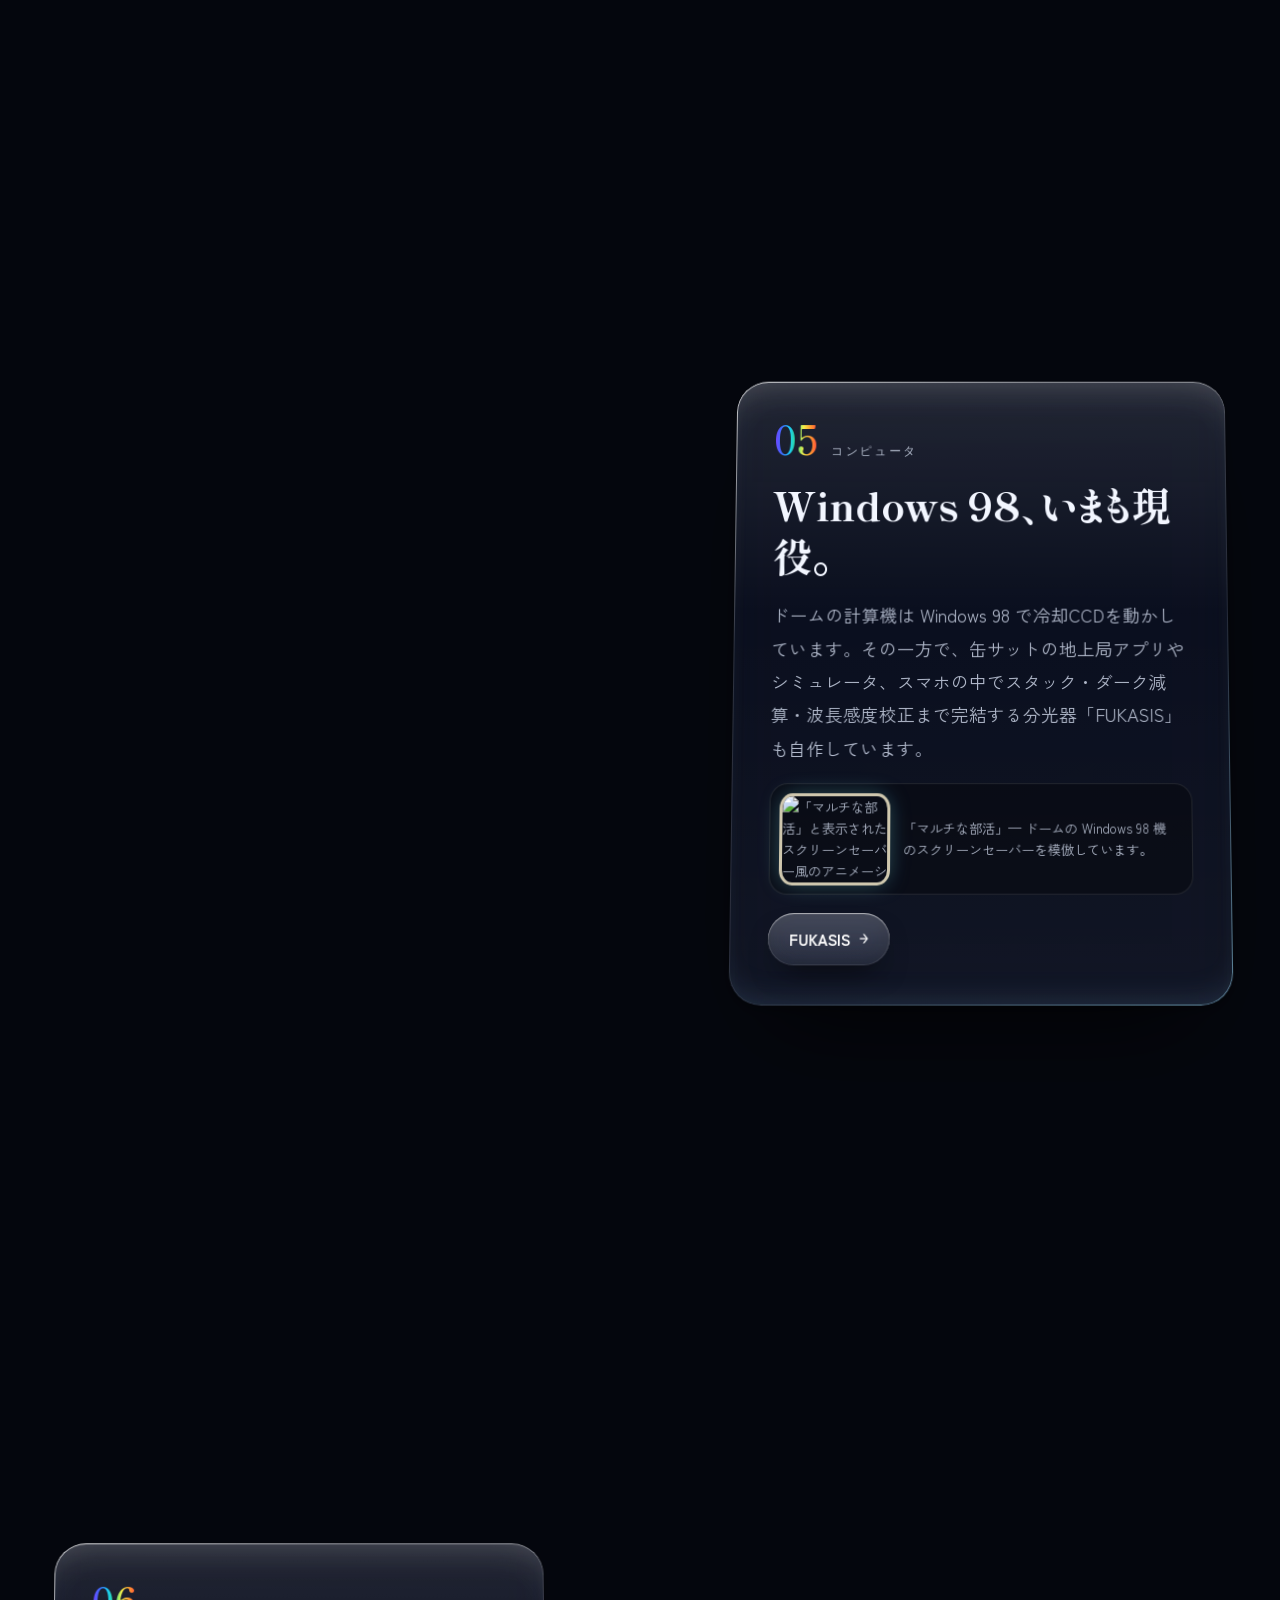
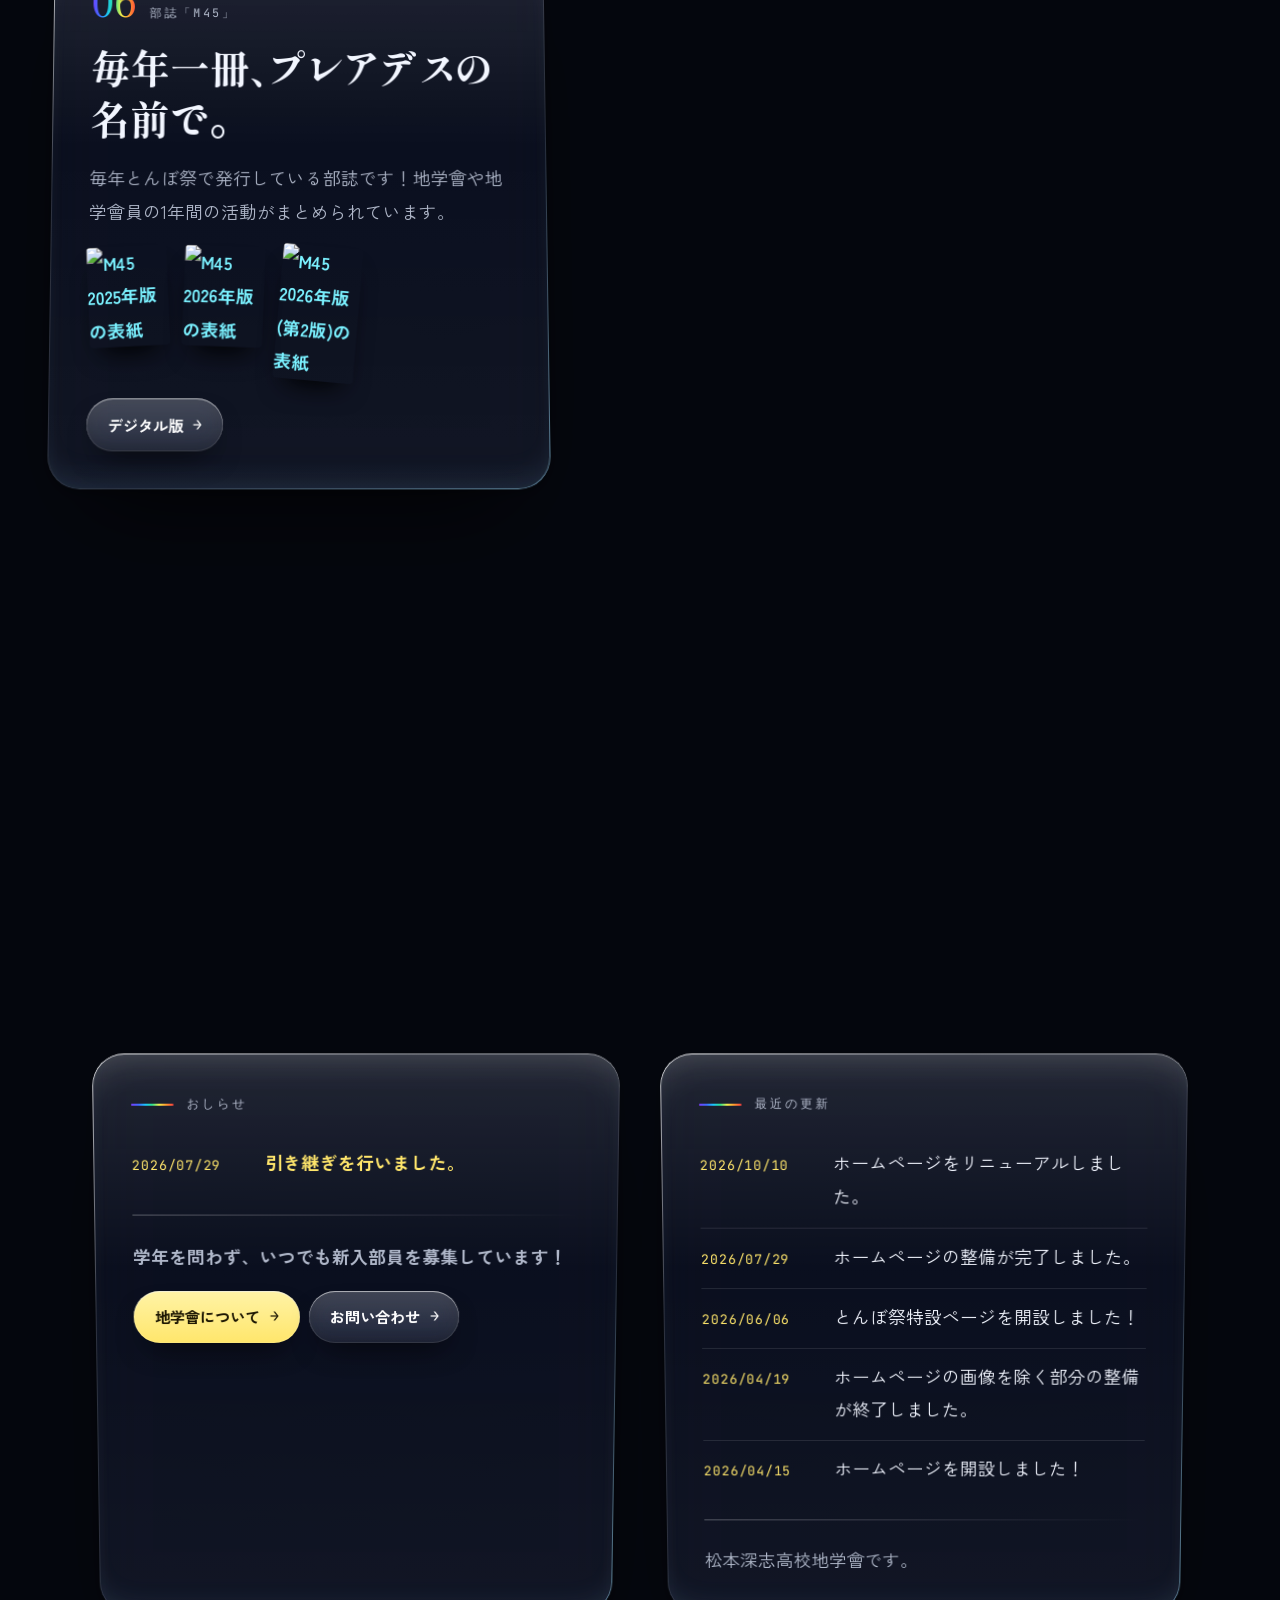
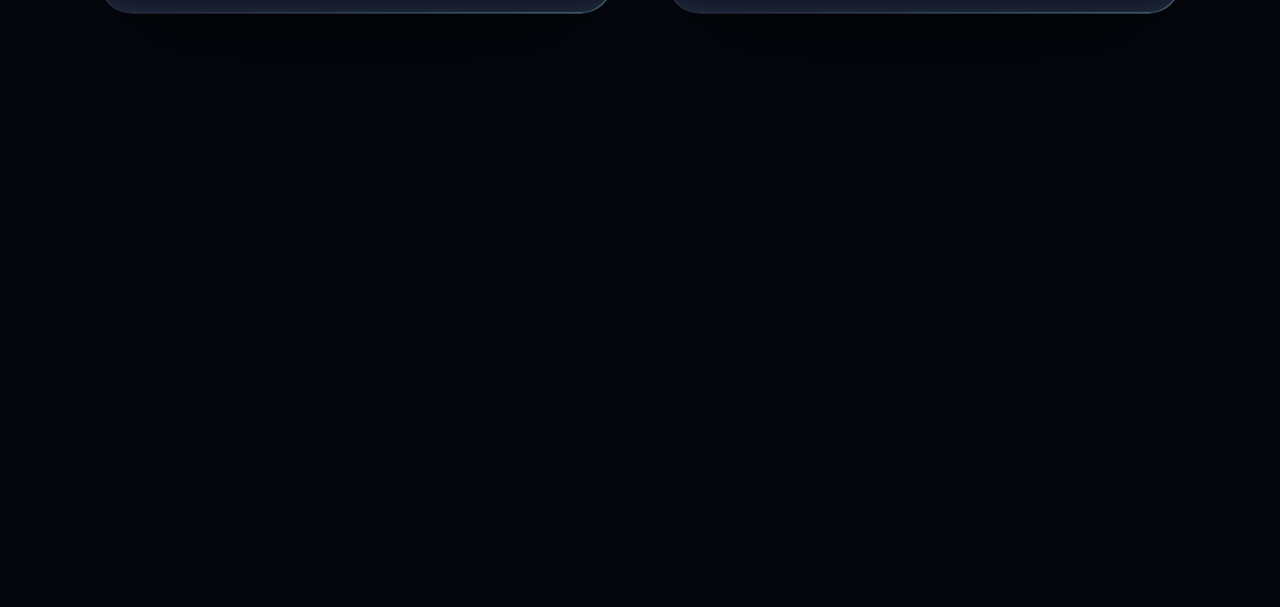
==== commit dc8a8872: "ターミナルを追加（XP内の窓と、隠しモード「ターミナル版」） 端末・シェル（js/term.js, js/term-cmds.js） - 仮想ファイルシステム。サイトの各ページをテキスト化して ~/a" ====
--- a/index.htm
+++ b/index.htm
@@ -215,7 +215,7 @@
         console.log(" ");
         console.log("[=======　こんにちは！入部してほしいなぁ　=======]");
         console.log(" ");
-        console.log("[ ヒント: ページのいちばん下に、なつかしい入口があります ]");
+        console.log("[ ヒント: ページのいちばん下に、なつかしい入口がふたつあります ]");
         console.log(" ");
         console.log(" ");
         console.log(" ");
--- a/style.css
+++ b/style.css
@@ -188,14 +188,14 @@
 }
 .is-scrolled .nav{ scale: .96; }
 .nav__brand{
-    display: flex; align-items: center; gap: .55rem;
+    flex: none; display: flex; align-items: center; gap: .55rem;
     padding: .35rem .95rem .35rem .6rem;
     font-family: var(--font-display); font-weight: 800; font-size: 1.1rem;
     color: #fff; white-space: nowrap; letter-spacing: .06em;
 }
-.nav__brand img{ width: 1.7rem; height: 1.7rem; filter: invert(1) drop-shadow(0 0 6px rgb(255 255 255 / .5)); }
+.nav__brand img{ flex: none; width: 1.7rem; height: 1.7rem; object-fit: contain; filter: invert(1) drop-shadow(0 0 6px rgb(255 255 255 / .5)); }
 .nav__links{
-    position: relative;
+    position: relative; min-width: 0;
     display: flex; align-items: center;
     overflow-x: auto; scrollbar-width: none;
     border-radius: 999px;
@@ -503,8 +503,9 @@
 
 /* ---------- 隠しモードへの入口と、切り替えの演出 ---------- */
 
+.eggs{ display: flex; gap: .5rem; margin-top: .5rem; }
 .egg{
-    justify-self: start; margin-top: .5rem; padding: .22rem .8rem .26rem .55rem;
+    padding: .22rem .8rem .26rem .55rem;
     border: 0; border-radius: 0 999px 999px 0; cursor: pointer;
     font: italic 700 .72rem/1 var(--font-body); letter-spacing: .04em; color: #fff;
     background: linear-gradient(#3f9c3f, #5fbe5a 12%, #2f8a2e 70%, #1f611f);
@@ -514,6 +515,11 @@
     transition: opacity .4s, filter .4s, translate .4s var(--ease);
 }
 .egg:hover, .egg:focus-visible{ opacity: 1; filter: none; translate: 0 -2px; }
+.egg--term{
+    border-radius: 4px; padding: .22rem .5rem .26rem;
+    font: 700 .72rem/1 var(--font-mono); letter-spacing: 0; color: #8be28f;
+    background: #05070b; box-shadow: inset 0 0 0 1px #39425a; text-shadow: none;
+}
 .crt img{ cursor: pointer; transition: scale .3s var(--ease); }
 .crt img:hover{ scale: 1.05; }
 
